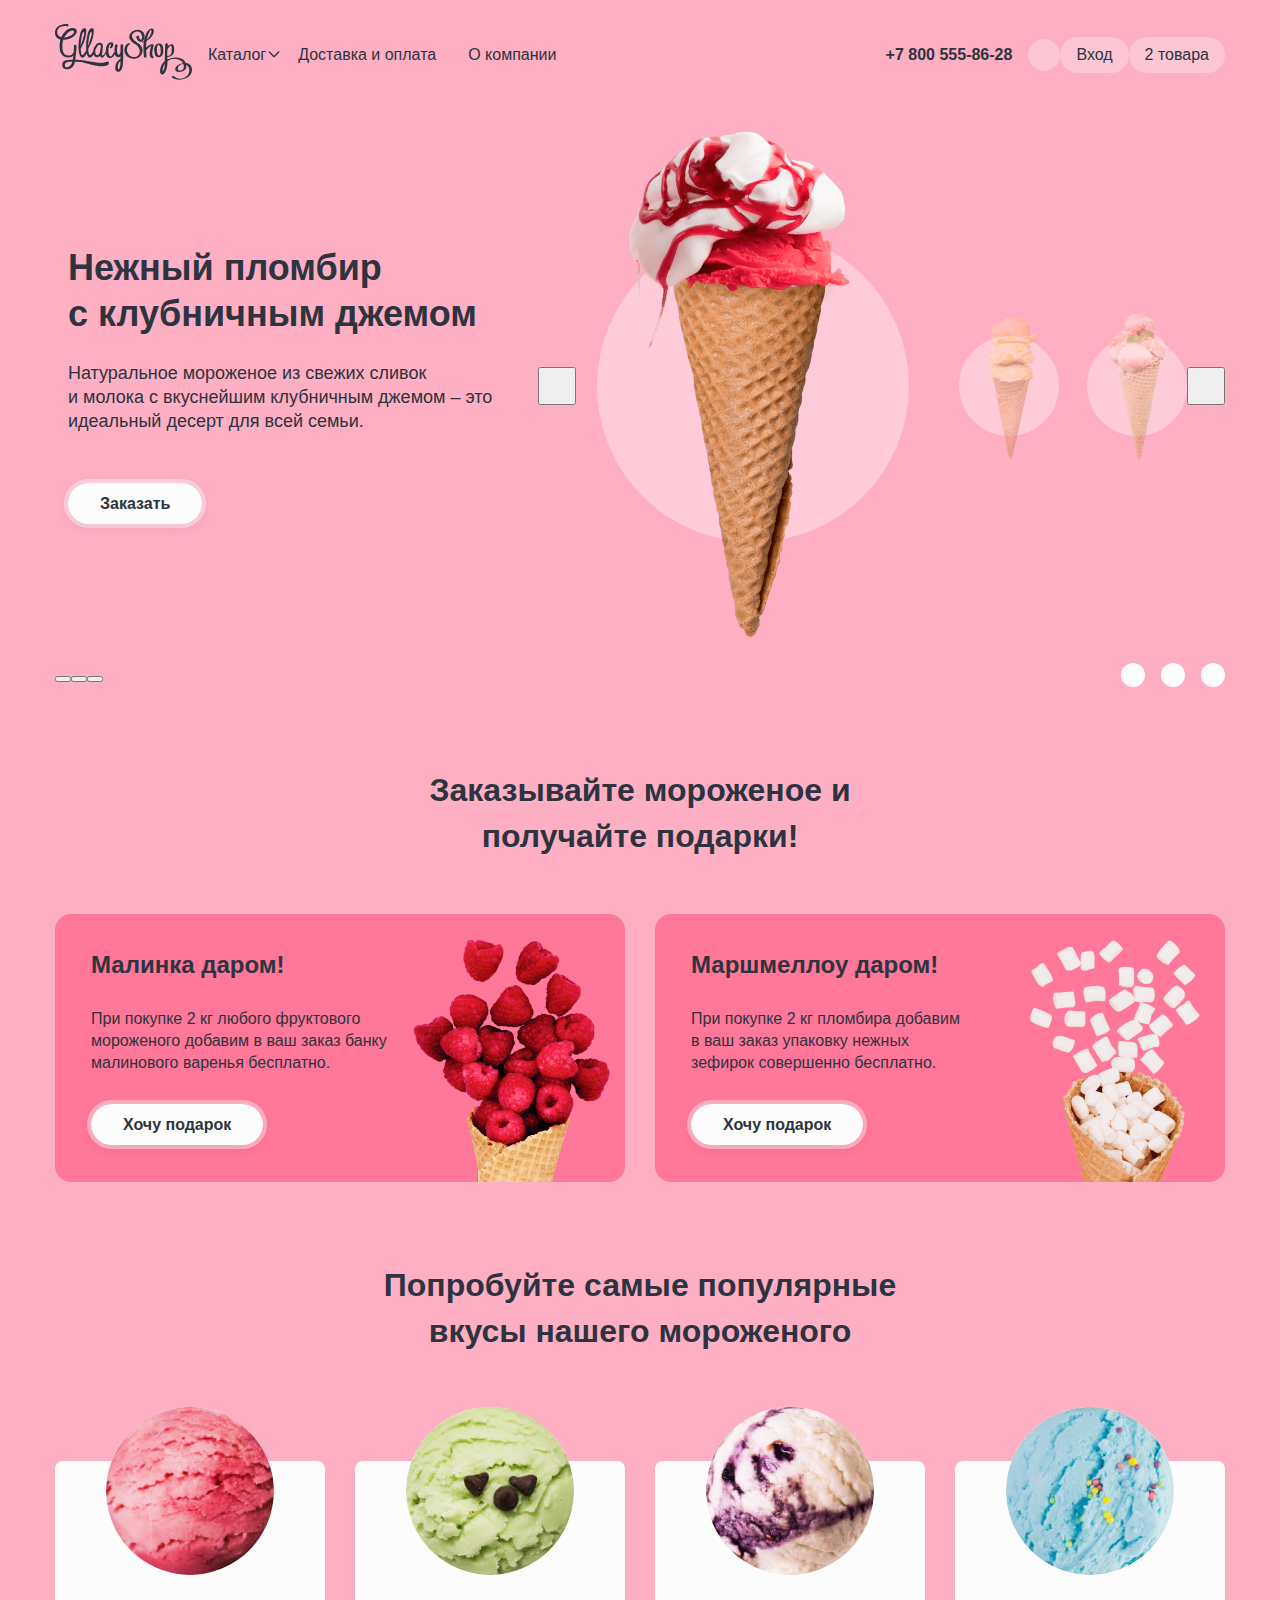
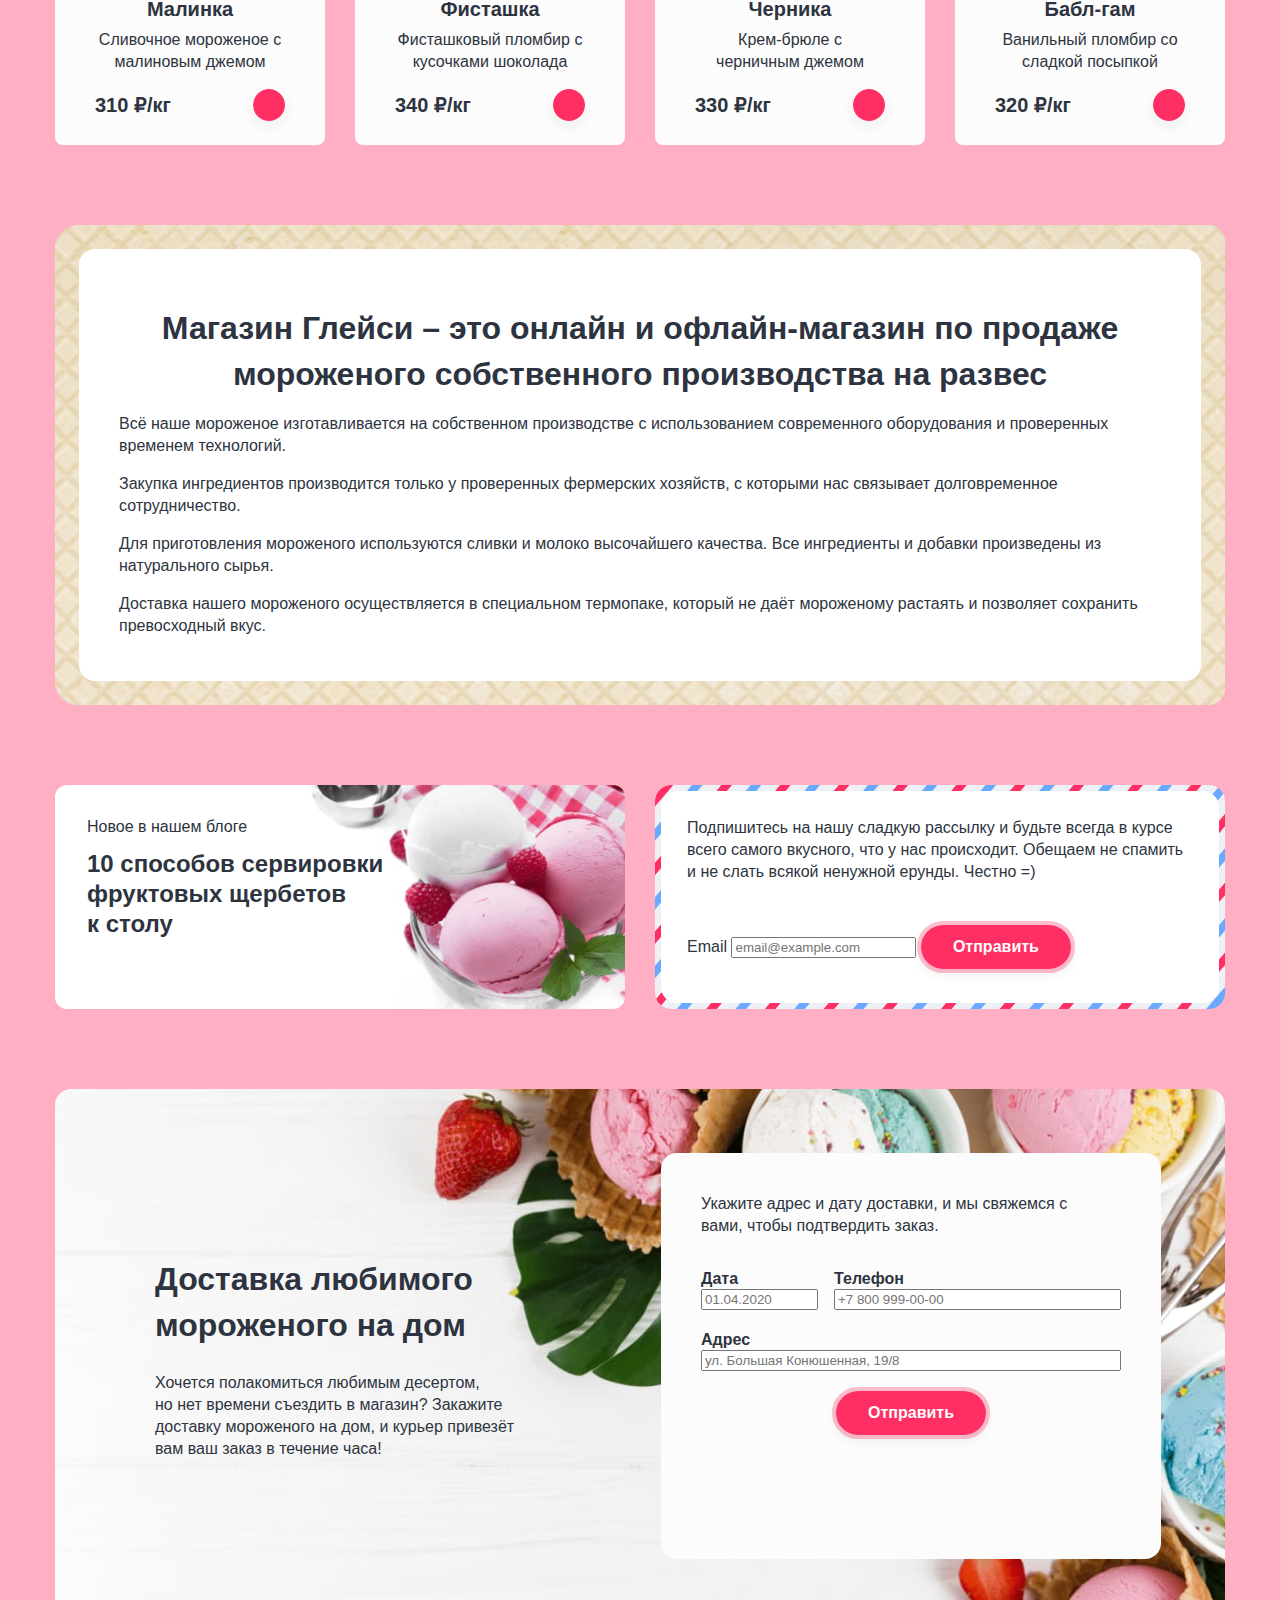
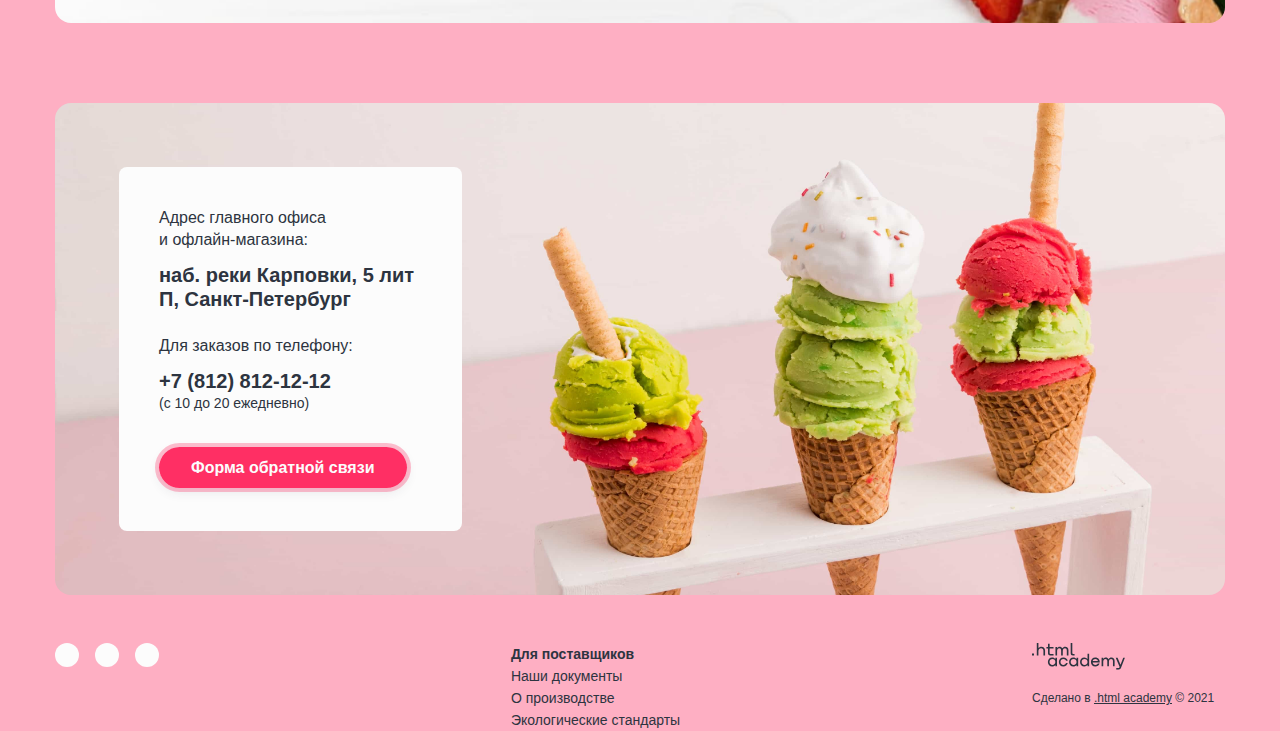
==== index.html @ d4264637 "Добавляет сетку карточек товаров" ====
<!DOCTYPE html>
<html lang="ru">

  <head>
    <meta charset="utf-8">
    <title>HTML Academy: Глейси</title>
    <link rel="stylesheet" href="styles/styles.css">
  </head>

  <body>
    <header class="page-header">
      <nav class="navigation">
        <a class="navigation-link logo">
          <span class="visually-hidden">Glassy shop</span>
          <img class="page-header-logo" src="images/logo.svg" width="137" height="56"
            alt="Логотип магазин мороженого «Glassy shop»">
        </a>
        <ul class="navigation-list">
          <li class="navigation-item">
            <a class="navigation-link navigation-catalog" href="catalog.html">Каталог</a>
            <ul class="navigation-catalog-select visually-hidden">
              <li class="catalog-select-item"><span class="novelties">Новинки</span></li>
              <li class="catalog-select-item">Сливочное</li>
              <li class="catalog-select-item">Щербеты</li>
              <li class="catalog-select-item">Фруктовый лед</li>
              <li class="catalog-select-item">Мелорин</li>
            </ul>
          </li>
          <li class="navigation-item">
            <a class="navigation-link" href="deliver.html">Доставка и оплата</a>
          </li>
          <li class="navigation-item">
            <a class="navigation-link" href="about.html">О компании</a>
          </li>
        </ul>

        <ul class="navigation-list navigation-user">
          <li class="navigation-item navigation-phone">
            <a class="navigation-link" href="tel:+78005558628">+7 800 555-86-28</a>
          </li>
          <li class="navigation-item">
            <a class="navigation-link" href=""><span class="visually-hidden">Поиск</span></a>
          </li>
          <li class="navigation-item">
            <a class="navigation-link" href="">Вход</a>
          </li>
          <li class="navigation-item">
            <a class="navigation-link" href="">2 товара</a>
          </li>
        </ul>
      </nav>
    </header>

    <main class="main-index main-container">
      <div class="page-container">
        <h1 class="visually-hidden">Магазин мороженого «Glassy shop»</h1>
        <section class="ice-cream-choice">
          <div class="choice-container">
            <h2 class="choice-title">Нежный пломбир <br>с клубничным джемом</h2>
            <p class="choice-description">Натуральное мороженое из свежих сливок <br>и молока с вкуснейшим клубничным
              джемом – это идеальный десерт для всей семьи. </p>
            <a class="button button-order" href="#">Заказать</a>
          </div>
          <button class="slider-button slider-prev" type="button">
            <span class="visually-hidden">Предыдущее мороженое</span>
          </button>
          <div class="choice-slider">
            <div class="bg-slider-current"><img class="choice-slider-current" src="images/ice-cream-strawberry.png"
                width="306" height="507" alt="Нежный пломбир с клубничным джемом"></div>
            <div class="bg-slider"><img class="choice-slider-next" src="images/ice-cream-banana-small.png" width="66"
                height="150" alt="Сливочное мороженое со вкусом банана"></div>
            <div class="bg-slider"><img class="choice-slider-next" src="images/ice-cream-marshmallow-small.png"
                width="66" height="150" alt="Карамельный пломбир с маршмеллоу"></div>
          </div>
          <button class="slider-button slider-next" type="button">
            <span class="visually-hidden">Следующее мороженое</span>
          </button>
          <footer class="choice">
            <ol class="choice-slider-pagination">
              <li class="slider-pagination-item">
                <button class="slider-pagination-button slider-pagination-button-current" type="button"><span
                    class="visually-hidden">1 фото</span></button>
              </li>
              <li class="slider-pagination-item">
                <button class="slider-pagination-button" type="button"><span class="visually-hidden">2
                    фото</span></button>
              </li>
              <li class="slider-pagination-item">
                <button class="slider-pagination-button" type="button"><span class="visually-hidden">3
                    фото</span></button>
              </li>
            </ol>
            <ul class="choice-social-list">
              <li class="choice-social-item">
                <a class="social-link" href="https://t.me/htmlacademy">
                  <span class="visually-hidden">Телеграм</span>
                </a>
              </li>
              <li class="choice-social-item">
                <a class="social-link" href="https://vk.com/htmlacademy">
                  <span class="visually-hidden">ВКонтакте</span>
                </a>
              </li>
              <li class="choice-social-item">
                <a class="social-link" href="https://www.youtube.com/user/htmlacademyru">
                  <span class="visually-hidden">YouTube</span>
                </a>
              </li>
            </ul>
          </footer>
        </section>
        <section class="presents">
          <h2>Заказывайте мороженое и получайте подарки!</h2>
          <div class="presents-container">
            <article class="present raspberry">
              <h3 class="present-title">Малинка даром!</h3>
              <p class="present-description">При покупке 2 кг любого фруктового мороженого добавим в ваш заказ банку
                малинового варенья бесплатно.</p>
              <a class="button button-present" href="#">Хочу подарок</a>
            </article>
            <article class="present marshmallow">
              <h3 class="present-title">Маршмеллоу даром!</h3>
              <p class="present-description">При покупке 2 кг пломбира добавим<br> в ваш заказ упаковку нежных<br>
                зефирок
                совершенно бесплатно.</p>
              <a class="button button-present" href="#">Хочу подарок</a>
            </article>
          </div>
        </section>
        <section class="popular-tastes">
          <h2>Попробуйте самые популярные вкусы нашего мороженого</h2>
          <ul class="product-list">
            <li class="tastes-item product-card">
              <a class="product-card-link" href="product.html">
                <img class="product-card-image" src="images/catalog/ice-cream/raspberry.jpg" width="168" height="168"
                  alt="Мороженое 'Малинка'">
              </a>
              <div class="product-card-content">
                <a class="product-card-link" href="">
                  <h3 class="product-card-title">Малинка</h3>
                </a>
                <p class="product-card-description">Сливочное мороженое с малиновым джемом</p>
                <div class="card-price-wrapper">
                  <b class="product-card-price">310 ₽/<span>кг</span></b>
                  <a class="product-card-button button" href="#"><span class="visually-hidden">Положить в
                      корзину</span></a>
                </div>
              </div>
            </li>
            <li class="product-card">
              <a class="product-card-link" href="product.html">
                <img class="product-card-image" src="images/catalog/ice-cream/pistachio.jpg" width="168" height="168"
                  alt="Мороженое 'Фисташка'">
              </a>
              <div class="product-card-content">
                <a class="product-card-link" href="">
                  <h3 class="product-card-title">Фисташка</h3>
                </a>
                <p class="product-card-description">Фисташковый пломбир с кусочками шоколада</p>
                <div class="card-price-wrapper">
                  <b class="product-card-price">340 ₽/<span>кг</span></b>
                  <a class="product-card-button button" href="#"><span class="visually-hidden">Положить в
                      корзину</span></a>
                </div>
              </div>
            </li>
            <li class="product-card">
              <a class="product-card-link" href="product.html">
                <img class="product-card-image" src="images/catalog/ice-cream/blueberry.jpg" width="168" height="168"
                  alt="Мороженое 'Черника'">
              </a>
              <div class="product-card-content">
                <a class="product-card-link" href="">
                  <h3 class="product-card-title">Черника</h3>
                </a>
                <p class="product-card-description">Крем-брюле с черничным джемом</p>
                <div class="card-price-wrapper">
                  <b class="product-card-price">330 ₽/<span>кг</span></b>
                  <a class="product-card-button button" href="#"><span class="visually-hidden">Положить в
                      корзину</span></a>
                </div>
              </div>
            </li>
            <li class="product-card">
              <a class="product-card-link" href="product.html">
                <img class="product-card-image" src="images/catalog/ice-cream/bubble-gum.jpg" width="168" height="168"
                  alt="Мороженое 'Бабл-гам'">
              </a>
              <div class="product-card-content">
                <a class="product-card-link" href="">
                  <h3 class="product-card-title">Бабл-гам</h3>
                </a>
                <p class="product-card-description">Ванильный пломбир со сладкой посыпкой</p>
                <div class="card-price-wrapper">
                  <b class="product-card-price">320 ₽/<span>кг</span></b>
                  <a class="product-card-button button" href="#"><span class="visually-hidden">Положить в
                      корзину</span></a>
                </div>
              </div>
            </li>
          </ul>
        </section>
        <section class="about">
          <div class="about-container">
            <h2 class="visually-hidden">О магазине Глейси</h2>
            <p class="about-title">Магазин Глейси – это онлайн и офлайн-магазин по продаже мороженого собственного
              производства на развес</p>
            <ul class="about-advantages-list">
              <li class="about-advantages-item">
                <p class="about-advantages-description">Всё наше мороженое изготавливается на собственном производстве с
                  использованием современного оборудования и проверенных временем технологий.</p>
              </li>
              <li class="about-advantages-item">
                <p class="about-advantages-description">Закупка ингредиентов производится только у проверенных
                  фермерских хозяйств, с которыми нас связывает долговременное сотрудничество.</p>
              </li>
              <li class="about-advantages-item">
                <p class="about-advantages-description">Для приготовления мороженого используются сливки и молоко
                  высочайшего качества. Все ингредиенты и добавки произведены из натурального сырья.</p>
              </li>
              <li class="about-advantages-item">
                <p class="about-advantages-description">Доставка нашего мороженого осуществляется в специальном
                  термопаке, который не даёт мороженому растаять и позволяет сохранить превосходный вкус.</p>
              </li>
            </ul>
          </div>
        </section>
        <div class="news-subscribe-container">
          <article class="news">
            <a class="main-news-link" href="#">
              <h2>Новое в нашем блоге</h2>
              <p>10 способов сервировки фруктовых щербетов<br> к столу</p>
            </a>
          </article>
          <section class="subscribe">
            <div class="subscribe-container">
              <h2 class="visually-hidden">Подпишитесь на рассылку</h2>
              <p>Подпишитесь на нашу сладкую рассылку и будьте всегда в курсе всего самого вкусного, что у нас
                происходит.
                Обещаем не спамить и не слать всякой ненужной ерунды. Честно =)</p>
              <form class="subscribe-form" action="https://echo.htmlacademy.ru/" method="post">
                <label for="subscribe-email">Email</label>
                <input class="field" placeholder="email@example.com" type="email" name="subscribe-email"
                  id="subscribe-email" required>
                <button class="button subscribe-button" type="submit">Отправить</button>
              </form>
            </div>
          </section>
        </div>
        <section class="appointment">
          <div class="appointment-container">
            <div class="appointment-wrapper">
              <h2 class="appointment-title">Доставка любимого мороженого на дом</h2>
              <p class="appointment-description">Хочется полакомиться любимым десертом,<br> но нет времени съездить в
                магазин?
                Закажите доставку мороженого на дом, и курьер привезёт вам ваш заказ в течение часа!</p>
            </div>
            <div class="appointment-container-form">
              <p class="appointment-form-description">Укажите адрес и дату доставки, и мы свяжемся с вами, чтобы подтвердить заказ.</p>
              <form class="appointment-form" action="https://echo.htmlacademy.ru/" method="post">
                <p class="appointment-form-date field-group">
                  <label class="form-label" for="appointment-date">Дата<button class="info">
                      <span class="visually-hidden">Посмотреть дополнительную информацию</span></button></label>
                  <input type="text" id="appointment-date" name="appointment-date" placeholder="01.04.2020">
                </p>
                <p class="appointment-form-phone field-group">
                  <label class="form-label" for="appointment-phone">Телефон</label>
                  <input type="text" id="appointment-phone" name="appointment-phone" placeholder="+7 800 999-00-00">
                </p>
                <p class="appointment-form-adress field-group">
                  <label class="form-label" for="appointment-adress">Адрес<button class="info">
                      <span class="visually-hidden">Посмотреть дополнительную информацию</span></button></label>
                  <input type="text" id="appointment-adress" name="appointment-adress"
                    placeholder="ул. Большая Конюшенная, 19/8">
                </p>
                <button class="button appointment-button" type="submit">Отправить</button>
              </form>
            </div>
          </div>
        </section>
        <section class="contacts">
          <div class="contacts-container">
            <h2 class="contacts-title visually-hidden">Контакты</h2>
            <h3 class="contacts-subtitle">Адрес главного офиса и офлайн-магазина:</h3>
            <address class="contacts-address">
              <p class="contacts-address-text">наб. реки Карповки, 5 лит П, Санкт-Петербург</p>
            </address>
            <h3 class="contacts-subtitle contacts-subtitle-phone">Для заказов по телефону:</h3>
            <address class="contacts-phone">
              <a class="contacts-phone" href="tel:+78128121212">+7 (812) 812-12-12</a>
            </address>
            <p class="contacts-time">(с 10 до 20 ежедневно)</p>
            <a class="button button-feedback" href="#">Форма обратной связи</a>
          </div>
        </section>
      </div>
    </main>

    <footer>
      <div class="page-footer-container">
        <section class="footer-social">
          <h2 class="visually-hidden">Социальные сети</h2>
          <ul class="choice-social-list footer-social-list">
            <li class="choice-social-item">
              <a class="social-link" href="https://t.me/htmlacademy">
                <span class="visually-hidden">Телеграм</span>
              </a>
            </li>
            <li class="choice-social-item">
              <a class="social-link" href="https://vk.com/htmlacademy">
                <span class="visually-hidden">ВКонтакте</span>
              </a>
            </li>
            <li class="choice-social-item">
              <a class="social-link" href="https://www.youtube.com/user/htmlacademyru">
                <span class="visually-hidden">YouTube</span>
              </a>
            </li>
          </ul>
        </section>
        <section class="footer-navigation">
          <ul class="footer-navigation-list">
            <li class="footer-navigation-item favorite"><a href="#">Для поставщиков</a></li>
            <li class="footer-navigation-item"><a href="#">Наши документы</a></li>
            <li class="footer-navigation-item"><a href="#">О производстве</a></li>
            <li class="footer-navigation-item"><a href="#">Экологические стандарты</a></li>
          </ul>
        </section>
        <section class="footer-about">
          <a class="htmlacademy-link" href="https://htmlacademy.ru/"><img class="logo-html"
              src="images/logo_htmlacademy.svg" width="93" height="27" alt="Логотип HTML Academy"></a>
          <p class="about-text">Сделано в <a class="htmlacademy-link" href="https://htmlacademy.ru/">.html academy</a>
            &#169; 2021</p>
        </section>
      </div>
    </footer>
  </body>

</html>
---- styles/styles.css ----
@font-face {
    font-family: "Inter";
    font-style: normal;
    font-weight: 400;
    src: url(../fonts/inter-400.woff2) format("woff2");
    font-display: swap;
}

@font-face {
    font-family: "Inter";
    font-style: normal;
    font-weight: 700;
    src: url(../fonts/inter-700.woff2) format("woff2");
    font-display: swap;
}

@font-face {
    font-family: "Inter";
    font-style: normal;
    font-weight: 900;
    src: url(../fonts/inter-900.woff2) format("woff2");
    font-display: swap;
}

html {
    height: 100%;
}

body {
    margin: 0;
    display: flex;
    flex-direction: column;
    min-height: 100%;
    font-family: "Inter", sans-serif;
    font-size: 16px;
    line-height: 22px;
    color: #2D3440;
    background-color: #FEAFC3;
}

.visually-hidden {
    position: absolute;
    width: 1px;
    height: 1px;
    margin: -1px;
    padding: 0;
    border: 0;
    clip: rect(0 0 0 0);
    overflow: hidden;
 }

.button {
    font-family: inherit;
    font-size: 16px;
    font-weight: 700;
    line-height: 20px;
    text-align: center;
    padding: 12px 32px;
    text-decoration: none;
    color: #2D3440;
    background-color: #FCFCFC;
    outline: 4px solid rgba(252, 252, 252, 0.4);
    box-shadow: 0 4px 12px rgba(45, 52, 64, 0.1);
    border-radius: 26px;
    border: none;
}

.button[type="submit"],
.button-feedback {
    background-color: #FF2F64;
    color: #FCFCFC;
    outline: 4px solid rgba(255, 47, 100, 0.3);
}

/* header */
.navigation {
    display: flex;
    width: 1170px;
    margin: 0 auto;
    padding: 24px 0;
}

.navigation-list {
    display: flex;
    flex-wrap: wrap;
    align-items: center;
    width: 540px;
    margin: 0;
    padding: 0;
    list-style-type: none;
}

.navigation-user {
    max-width: 450px;
    margin-left: auto;
    justify-content: right;
}

.navigation-link {
    display: block;
    padding: 8px 16px;
    line-height: 20px;
    text-align: center;
    text-decoration: none;
    color: #2D3440;
}

.logo {
    padding: 0;
}

.navigation-catalog:after {
    content: " ";
    background-image: url(../images/navigation/arrow-down.svg);
    background-repeat: no-repeat;
    position: absolute;
    background-position: center;
    width: 16px;
    height: 16px;
}

.navigation-phone {
    font-weight: 700;
}

.navigation-user li:not(.navigation-phone) {
    background-color: rgba(252, 252, 252, 0.3);
    border-radius: 27px;
    min-width: 32px;
    min-height: 32px;
}

/* index */
.main-container {
    flex-grow: 1;
}

.page-container {
    width: 1170px;
    margin: 0 auto;
}

.ice-cream-choice {
    display: flex;
    flex-wrap: wrap;
    min-height: 554px;
    margin-bottom: 80px;
}

.slider-prev, .slider-next {
    width: 38px;
    height: 38px;
    margin-top: 258px;
}

.choice-container {
    margin-left: auto;
}

.choice-slider {
    display: flex;
    min-width: 611px;
    min-height: 554px;
    justify-content: space-between;
    align-items: center;
}

.choice-slider-next, .choice-slider-current {
    display: block;
    margin: auto;
}

.choice-slider-current {
    margin-top: -100px;
}

.choice-slider-next {
    margin-top: -25px;
}

.choice {
    display: flex;
    flex-wrap: wrap;
    flex-grow: 1;
    justify-content: space-between;
}

.choice-slider-pagination, .choice-social-list {
    display: flex;
    list-style-type: none;
    margin: 0;
    padding: 0;
}

.choice-social-item {
    width: 24px;
    height: 24px;
    margin-right: 16px;
    background: #FCFCFC;
    border-radius: 50%;
}

.choice-social-item:last-child {
    margin-right: 0;
}

.choice-title {
    font-weight: 900;
    font-size: 36px;
    line-height: 46px;
    width: 470px;
    min-height: 92px;
    margin-top: 136px;
    margin-bottom: 24px;
}

.choice-description {
    font-size: 18px;
    line-height: 24px;
    width: 429px;
    min-height: 72px;
    margin-top: 0;
    margin-bottom: 60px;
}

.bg-slider-current,
.bg-slider {
    background-color: #FFCBD8;
    border-radius: 50%;

}

.bg-slider-current {
    margin: 21px;
    width: 312px;
    height: 312px;
}

.bg-slider {
    width: 100px;
    height: 100px;
}

/* presents */
.presents {
    margin-bottom: 80px;
}

.presents h2,
.popular-tastes h2 {
    font-weight: 900;
    font-size: 32px;
    line-height: 46px;
    text-align: center;
    min-height: 92px;
    margin: 0 auto;
    margin-bottom: 55px;
}

.presents h2 {
    width: 434px;
}

.presents-container {
    display: flex;
    flex-wrap: wrap;
    justify-content: space-between;
}

.popular-tastes h2 {
    width: 527px;
}

.present {
    width: 570px;
    height: 268px;
    background-color: #FF7799;
    border-radius: 16px;
    background-size: 219px 268px;
    background-repeat: no-repeat;
    background-position: right;
    padding: 36px;
    box-sizing: border-box;
}

.raspberry {
    background-image: url(../images/backgroungs/strawberry-bg.png);
}

.marshmallow {
    background-image: url(../images/backgroungs/marshmallow-bg.png);
}

.present-title {
    font-weight: 700;
    font-size: 24px;
    line-height: 30px;
    margin-top: 0;
    margin-bottom: 28px;
}

.button-present {
    box-sizing: border-box;
}

.present-description {
    width: 328px;
    min-height: 66px;
    margin-top: 0;
    margin-bottom: 40px;
}

/* product-cards */
.popular-tastes h2 {
    margin-bottom: 107px;
}

.popular-tastes {
    margin-bottom: 80px;
}

.product-list {
    list-style-type: none;
    margin: 0;
    padding: 0;
    margin-bottom: 16px;
    display: grid;
    grid-template-columns: repeat(4, 270px);
    gap: 91px 30px;
    margin-bottom: 16px;
}

.product-card {
    background: #FCFCFC;
    border-radius: 8px;
    display: flex;
    flex-direction: column;
    align-items: center;
}

.product-card-content {
    padding: 16px 40px 24px 40px;
    display: flex;
    flex-direction: column;
    flex-grow: 1;
}

.card-price-wrapper {
    display: flex;
    justify-content: space-between;
    margin-top: auto;
    align-items: center;
}

.product-card-link {
    text-decoration: none;
    color: inherit;
}

.product-card-title {
    font-weight: 700;
    font-size: 20px;
    line-height: 24px;
    margin-top: 0;
    margin-bottom: 8px;
}

.product-card-description,
.product-card-title {
    text-align: center;
}

.product-card-description {
    width: 190px;
    min-height: 44px;
    margin-top: 0;
    margin-bottom: 16px;
}

.product-card-price {
    font-weight: 700;
    font-size: 20px;
    line-height: 24px;
}

.product-card-image {
    border-radius: 84px;
    margin-top: -54px;
    object-fit: contain;
}

.product-card-button {
    background: #FF2F64;
    border-radius: 26px;
    min-width: 32px;
    min-height: 32px;
    box-sizing: border-box;
    padding: 0;
}

/* about */
.about {
    background-image: url(../images/about/wafer.png);
    border-radius: 16px;
    background-size: cover;
    width: 1170px;
    height: 480px;
    background-repeat: no-repeat;
    margin: 0 auto;
    padding-top: 24px;
    box-sizing: border-box;
    margin-bottom: 80px;
}

.about-container {
    background-color: #FFFFFF;
    border-radius: 16px;
    width: 1122px;
    height: 432px;
    margin: 0 auto;
    padding: 56px 40px;
    box-sizing: border-box;
}

.about-title {
    font-weight: 900;
    font-size: 32px;
    line-height: 46px;
    text-align: center;
    margin: 0 auto;
}

.about-advantages-list {
    list-style-type: none;
    margin: 0;
    padding: 0;
}

/* news */
.news-subscribe-container {
    display: flex;
    justify-content: space-between;
}

.news {
    background-image: url(../images/backgroungs/about-serving.jpg);
    background-position: -10px center;
    background-color: #FCFCFC;
    background-size: 115%;
    background-repeat: no-repeat;
    width: 570px;
    height: 224px;
    border-radius: 12px;
    padding: 32px;
    box-sizing: border-box;
}

.main-news-link {
    text-decoration: none;
    color: #2D3440;
}

.main-news-link h2 {
    font-weight: 400;
    font-size: 16px;
    line-height: 20px;
    margin: 0;
    margin-bottom: 12px;
}

.main-news-link p {
    font-weight: 700;
    font-size: 24px;
    line-height: 30px;
    max-width: 303px;
    margin: 0;

}

/* subscribe */
.subscribe {
    background-image: url(../images/backgroungs/mail.png);
    background-size: cover;
    width: 570px;
    height: 224px;
    background-repeat: no-repeat;
    border-radius: 16px;
    padding-top: 6px;
    box-sizing: border-box;
    margin-bottom: 80px;
}

.subscribe-container {
    background-color: #FFFFFF;
    width: 558px;
    height: 212px;
    border-radius: 16px;
    margin: 0 auto;
    padding: 26px;
    box-sizing: border-box;
}

.subscribe-container p {
    margin: 0;
    margin-bottom: 42px;
}

/* appointment */
.appointment {
    background-image: url(../images/backgroungs/delivery.jpg);
    background-position: -55px center;
    background-color: #FFFFFF;
    background-size: 105%;
    background-repeat: no-repeat;
    border-radius: 16px;
    width: 1170px;
    height: 534px;
    transform: scale(-1, 1);
    margin-bottom: 80px;
}

.appointment-container {
    transform: scale(-1, 1);
    display: flex;
    justify-content: space-between;
    box-sizing: border-box;
    padding: 64px;
    padding-left: 100px;

}

.appointment-title {
    font-weight: 900;
    font-size: 32px;
    line-height: 46px;
    width: 356px;
    min-height: 92px;
    margin-top: 103px;
    margin-bottom: 24px;
}

.appointment-description {
    width: 371px;
    min-height: 88px;
    margin: 0;
}

.appointment-container-form {
    background-color: #FCFCFC;
    width: 500px;
    min-height: 406px;
    border-radius: 16px;
    padding: 40px;
    box-sizing: border-box;
}

.appointment-form-description {
    margin: 0 40px 32px 0;
}

.appointment-form {
    display: grid;
    grid-template-columns: 117px 287px;
    gap: 20px 16px;
}

.appointment-form-adress {
    grid-column: 1 / -1;
}

.appointment-form  .info {/*Иконки-подсказки мы позже вырвем из потока*/
    display: none;
  }

.field-group {
    margin: 0;
    display: flex;
    flex-direction: column;
}

.form-label {
    font-weight: 700;
    line-height: 20px;
}

.appointment-button {
    display: block;
    margin: 0 auto;
    grid-column: 1 / -1;
    justify-self: center;
}

/* contacts */
.contacts {
    background-image: url(../images/backgroungs/contacts.jpg);
    background-color: #FFFFFF;
    background-size: cover;
    background-repeat: no-repeat;
    border-radius: 16px;
    width: 1170px;
    height: 492px;
    background-position: center -80px;
    box-sizing: border-box;
    padding: 64px;
}

.contacts-container {
    background-color: #FCFCFC;
    width: 343px;
    min-height: 364px;
    border-radius: 8px;
    padding: 40px;
    box-sizing: border-box;
}

.contacts-subtitle {
    font-weight: 400;
    font-size: 16px;
    line-height: 22px;
    margin: 0 84px 12px 0;
}

.contacts-subtitle-phone {
    margin-right: 0;
}

.contacts-address-text {
    margin: 0;
    margin-bottom: 24px;
}

.contacts-address-text,
.contacts-phone {
    font-style: normal;
    font-weight: 700;
    font-size: 20px;
    line-height: 24px;
    color: inherit;
    text-decoration: none;
}

.contacts-time {
    font-weight: 400;
    font-size: 14px;
    line-height: 20px;
    margin: 0;
    margin-bottom: 44px;
}

/* footer */
.page-footer-container {
    display: flex;
    width: 1170px;
    margin: 0 auto;
    padding-top: 48px;
}

.footer-social {
    margin-right: auto;
}

.footer-about {
    width: 193px;
    margin-left: auto;
}

.footer-navigation-list {
    list-style-type: none;
    margin: 0;
    padding: 0;
}

.footer-navigation-item a {
    color: inherit;
    font-weight: 400;
    font-size: 14px;
    line-height: 20px;
    text-decoration: none;
}

.favorite a {
    font-weight: 700;
}

.about-text {
    font-size: 12px;
    line-height: 16px;
    margin: 0;
}

.htmlacademy-link {
    color: inherit;
}

.logo-html {
    margin-bottom: 14px;
}

/* catalog */
.inner-header-title {
    font-weight: 900;
    font-size: 32px;
    line-height: 46px;
    margin-top: 0;
    margin-bottom: 40px;
}

.breadcrumbs {
    display: flex;
    margin: 0;
    padding: 0;
    list-style-type: none;
    margin-bottom: 16px;
}

.breadcrumbs-link {
    color: #2D3440;
    font-weight: 700;
    font-size: 14px;
    line-height: 20px;
    text-decoration: none;
    margin-right: 28px;
}

.breadcrumbs-current {
    text-decoration: underline;
}

.catalog-products {
    font-size: 14px;
    line-height: 20px;
    display: flex;
    margin-bottom: 95px;
}

.catalog-filter {
    display: flex;
    flex-direction: row;
    min-width: 827px;
    flex-wrap: wrap;
    margin-bottom: 0;
    min-width: 148px;
    justify-content: flex-start;
}

.catalog-filter > *:not(:last-child):not(:nth-child(3n)) {
    margin-right: 24px;
}

.catalog-filter > *:not(:last-child):not(:nth-child(4n))  {
    margin-bottom: 16px;
}

.catalog-filter-item {
    display: inline;
}

.catalog-filter-title {
    font-size: 14px;
    line-height: 20px;
    font-weight: 400;
}

.select-control {
    background: rgba(252, 252, 252, 0.3);
    border-radius: 20px;
    padding: 8px 44px 8px 16px;
}

.catalog-filter-list {
    background: rgba(252, 252, 252, 0.3);
    border-radius: 18px;
    padding: 8px 24px;
}

.catalog-filter-item:not(:last-child) {
    margin-right: 16px;
}

.button-catalog[type="submit"] {
    background: rgba(252, 252, 252, 0.3);
    outline: 2px solid #FCFCFC;
    border-radius: 20px;
    color: #2D3440;
    font-weight: 700;
    font-size: 14px;
    line-height: 20px;
    display: block;
    align-self: center;
    width: 185px;
}
.pagination-footer {
    display: flex;
    padding: 41px 0 41px 168px;
    align-items: center;
}

.pagination-show-more {
    margin: 0 auto;
}

.pagination {
    list-style-type: none;
    display: flex;
    margin: 0;
    padding: 0;
}

.pagination-link {
    line-height: 20px;
    color: #2D3440;
    text-decoration: none;
    display: block;
    width: 24px;
    height: 24px;
    text-align: center;
}

.pagination-current {
    background: #FCFCFC;
    border-radius: 50px;
}
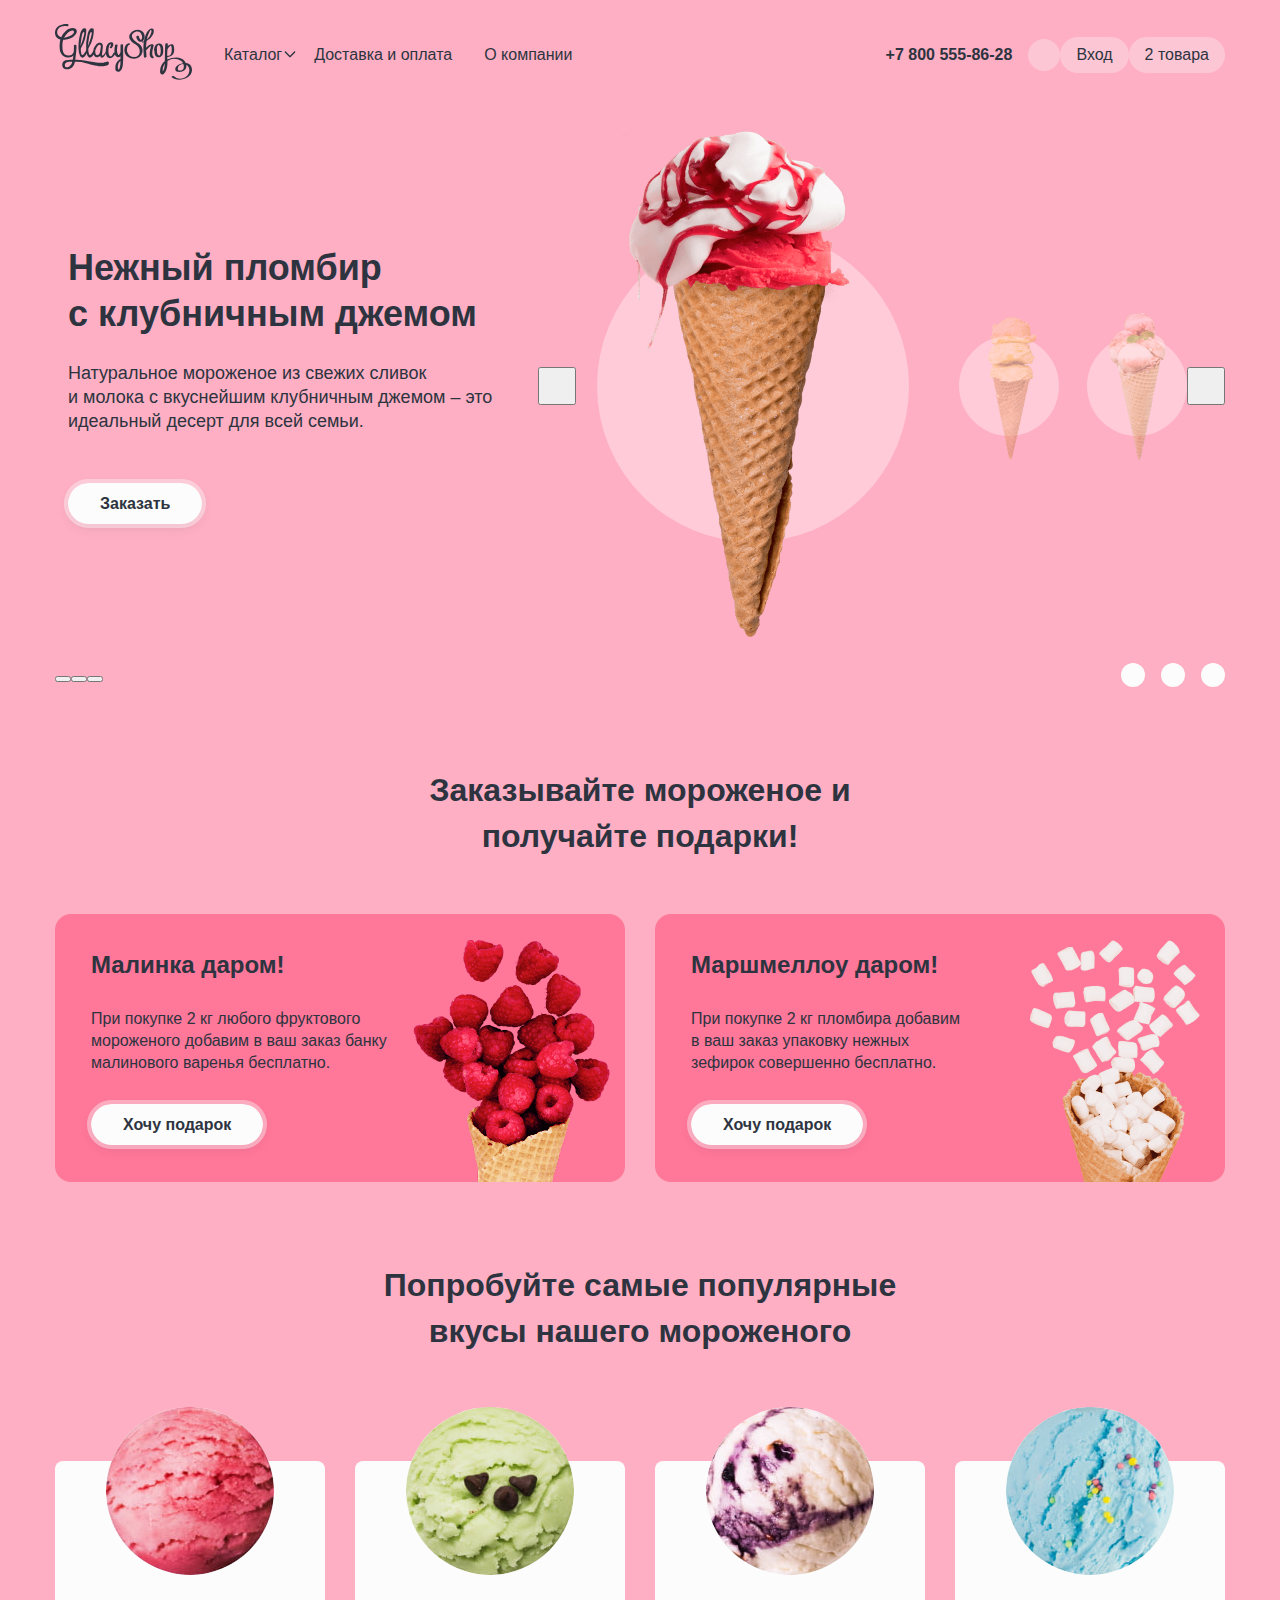
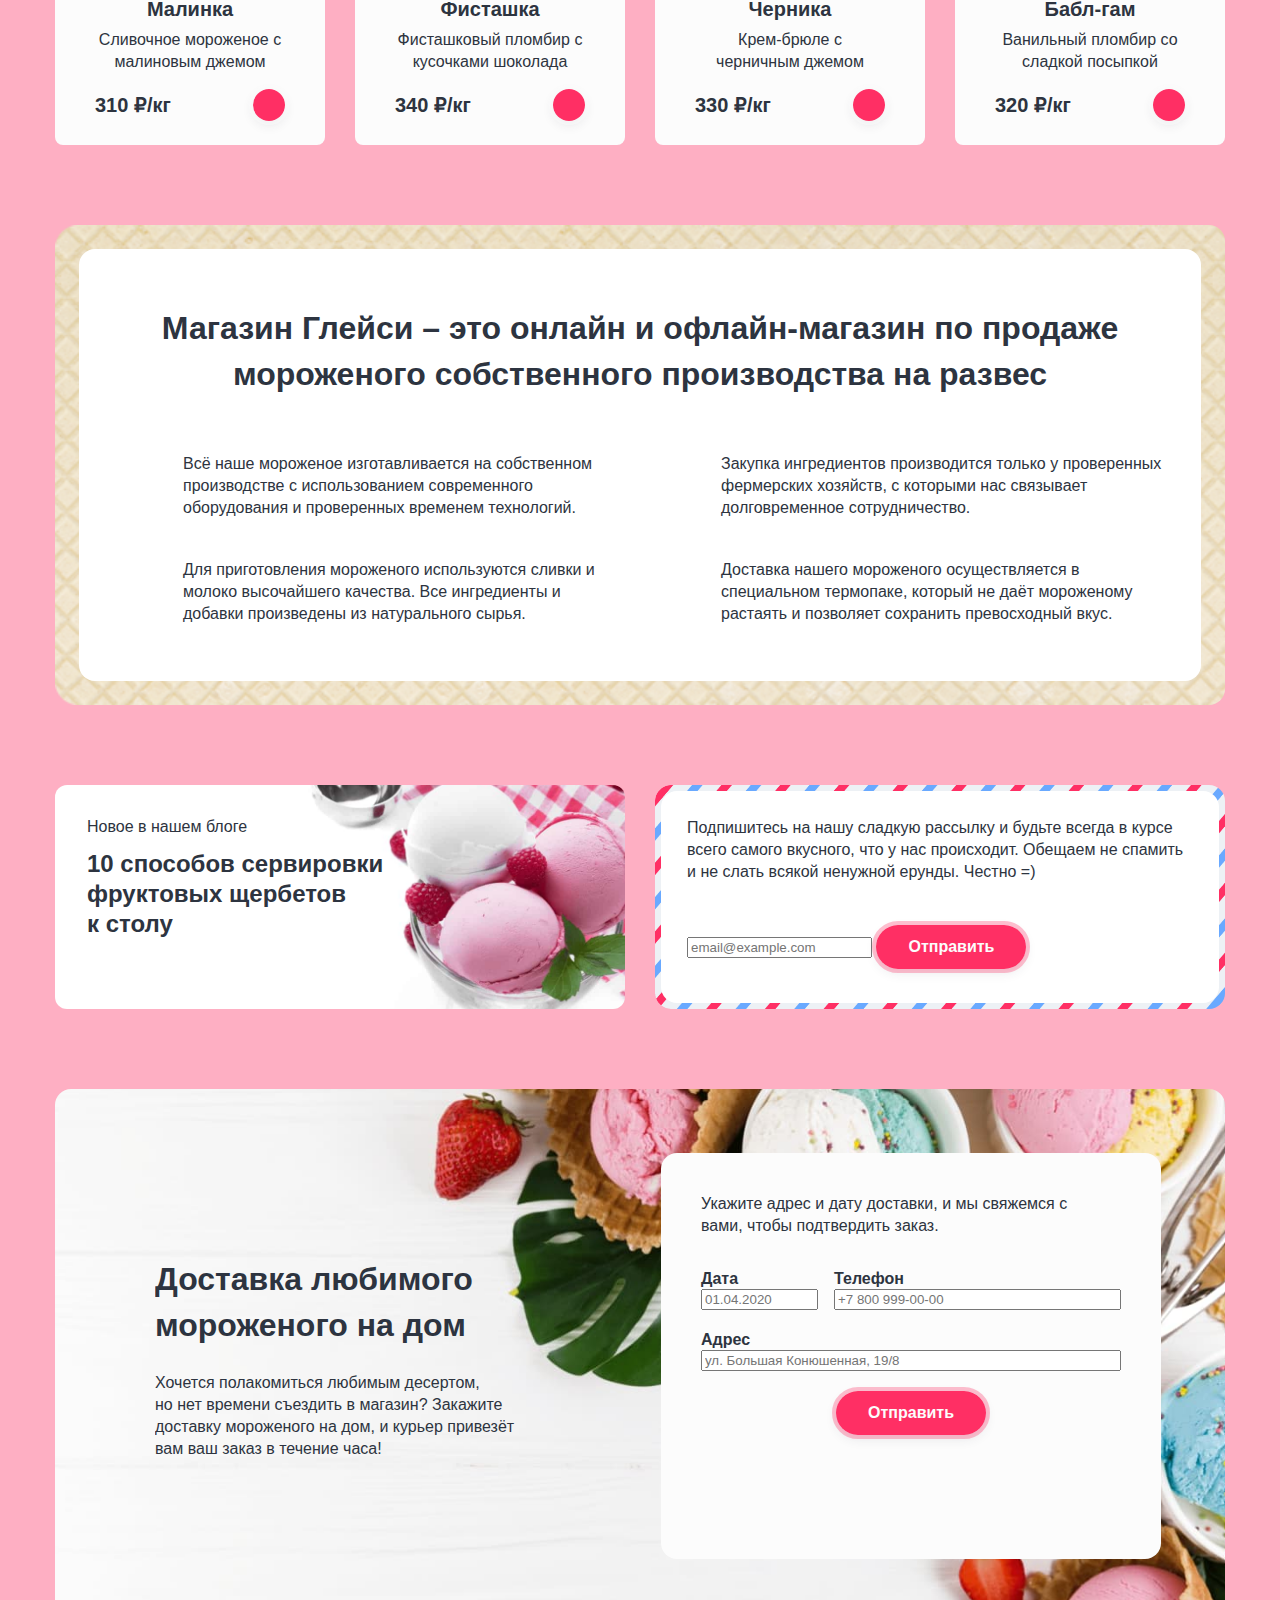
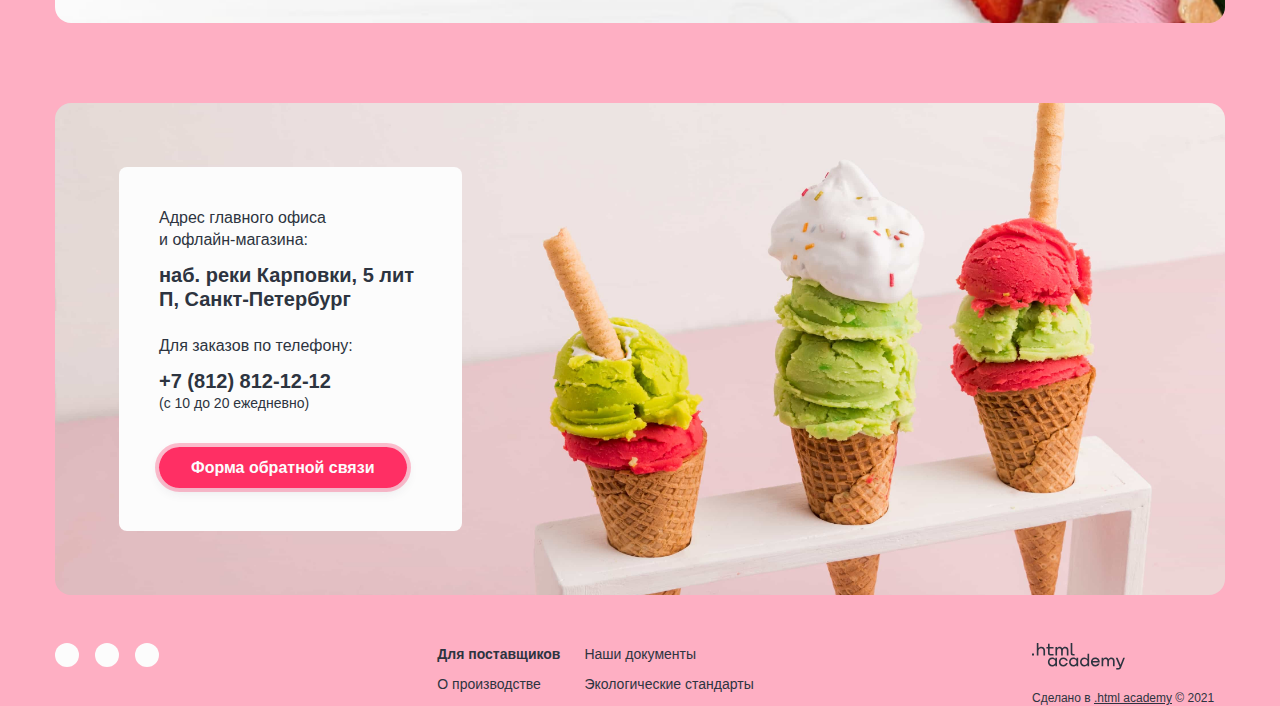
==== commit 13a5f749: "Merge pull request #7 from Sigrdriva/master" ====
--- a/index.html
+++ b/index.html
@@ -239,7 +239,7 @@
                 происходит.
                 Обещаем не спамить и не слать всякой ненужной ерунды. Честно =)</p>
               <form class="subscribe-form" action="https://echo.htmlacademy.ru/" method="post">
-                <label for="subscribe-email">Email</label>
+                <label class="visually-hidden" for="subscribe-email">Email</label>
                 <input class="field" placeholder="email@example.com" type="email" name="subscribe-email"
                   id="subscribe-email" required>
                 <button class="button subscribe-button" type="submit">Отправить</button>
--- a/styles/styles.css
+++ b/styles/styles.css
@@ -107,6 +107,7 @@
 
 .logo {
     padding: 0;
+    margin-right: 16px;
 }
 
 .navigation-catalog:after {
@@ -428,12 +429,24 @@
     line-height: 46px;
     text-align: center;
     margin: 0 auto;
+    margin-bottom: 56px;
 }
 
 .about-advantages-list {
     list-style-type: none;
     margin: 0;
     padding: 0;
+    display: grid;
+    grid-template-columns: 506px 506px;
+    gap: 40px 32px;
+}
+
+.about-advantages-item {
+    margin-left: 64px;
+}
+
+.about-advantages-description {
+    margin: 0;
 }
 
 /* news */
@@ -668,6 +681,9 @@
     list-style-type: none;
     margin: 0;
     padding: 0;
+    display: grid;
+    grid-template-columns: max-content max-content;
+    gap: 8px 24px;
 }
 
 .footer-navigation-item a {
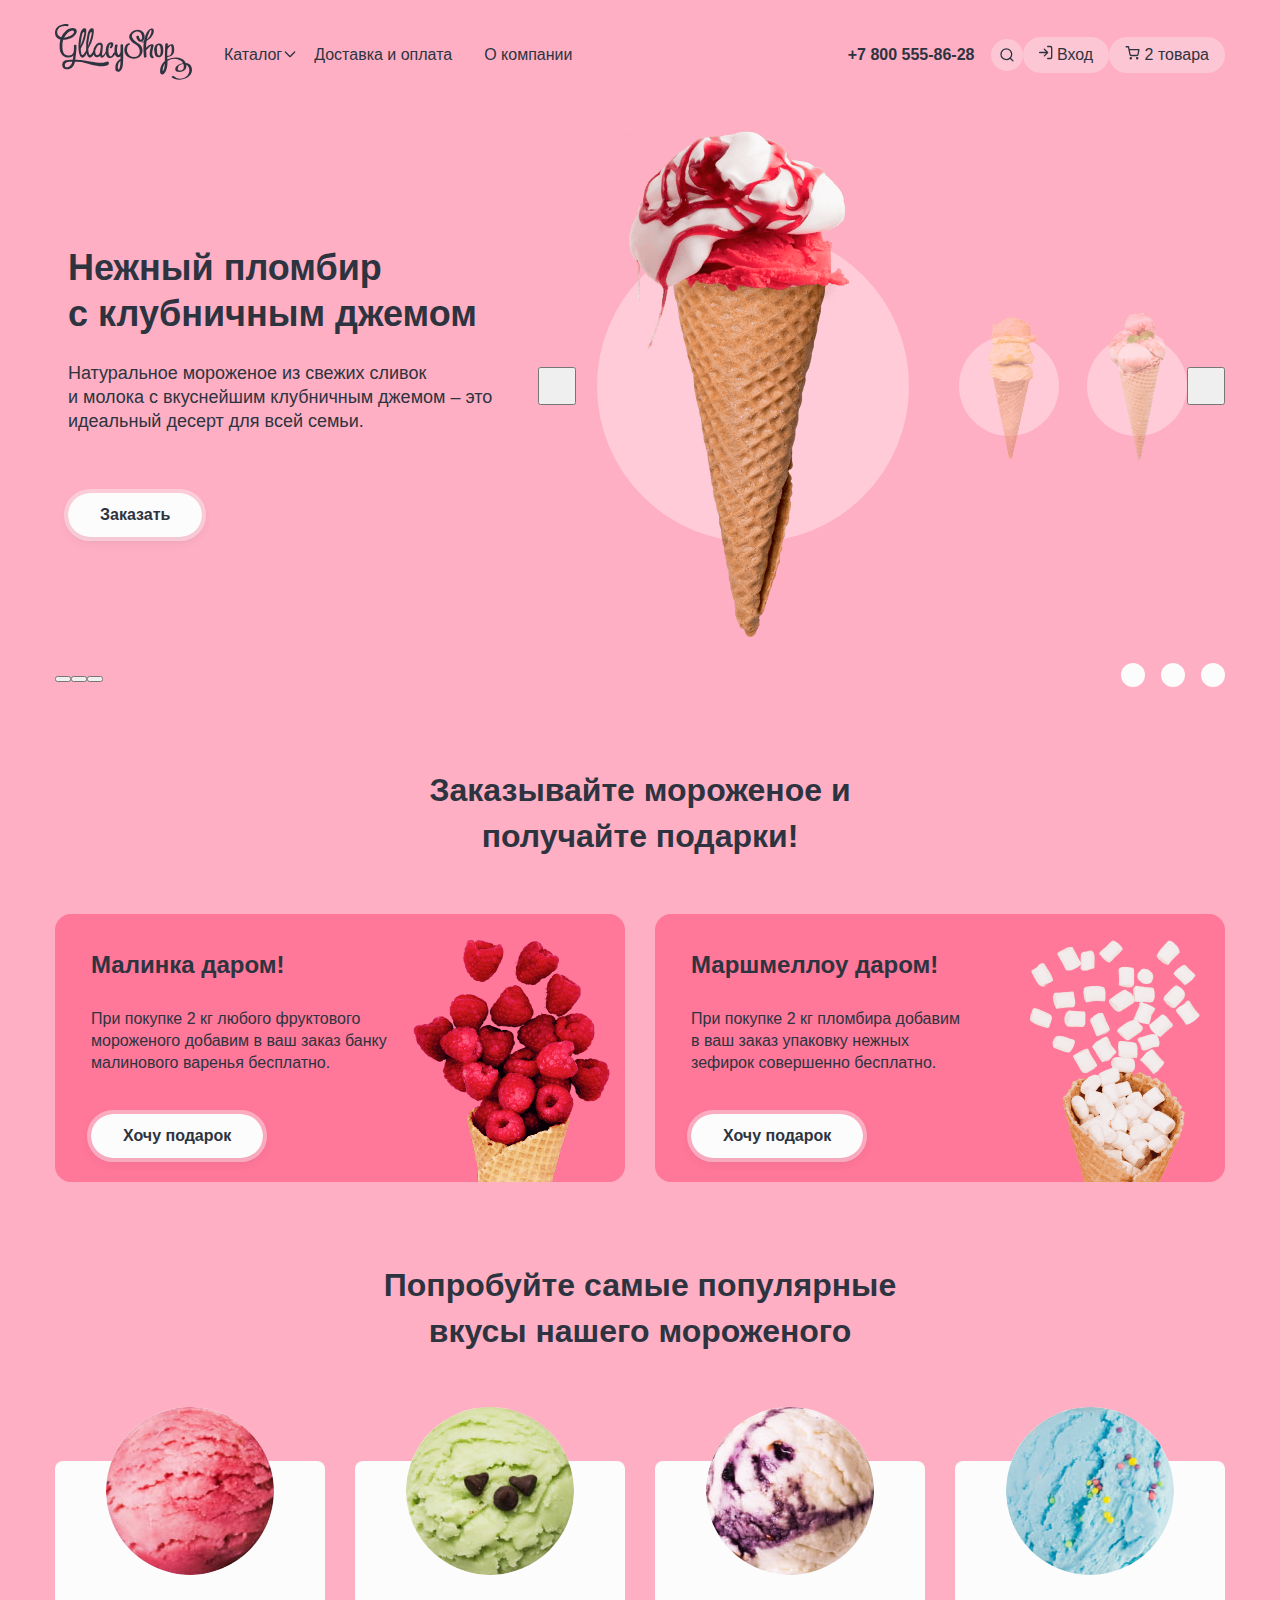
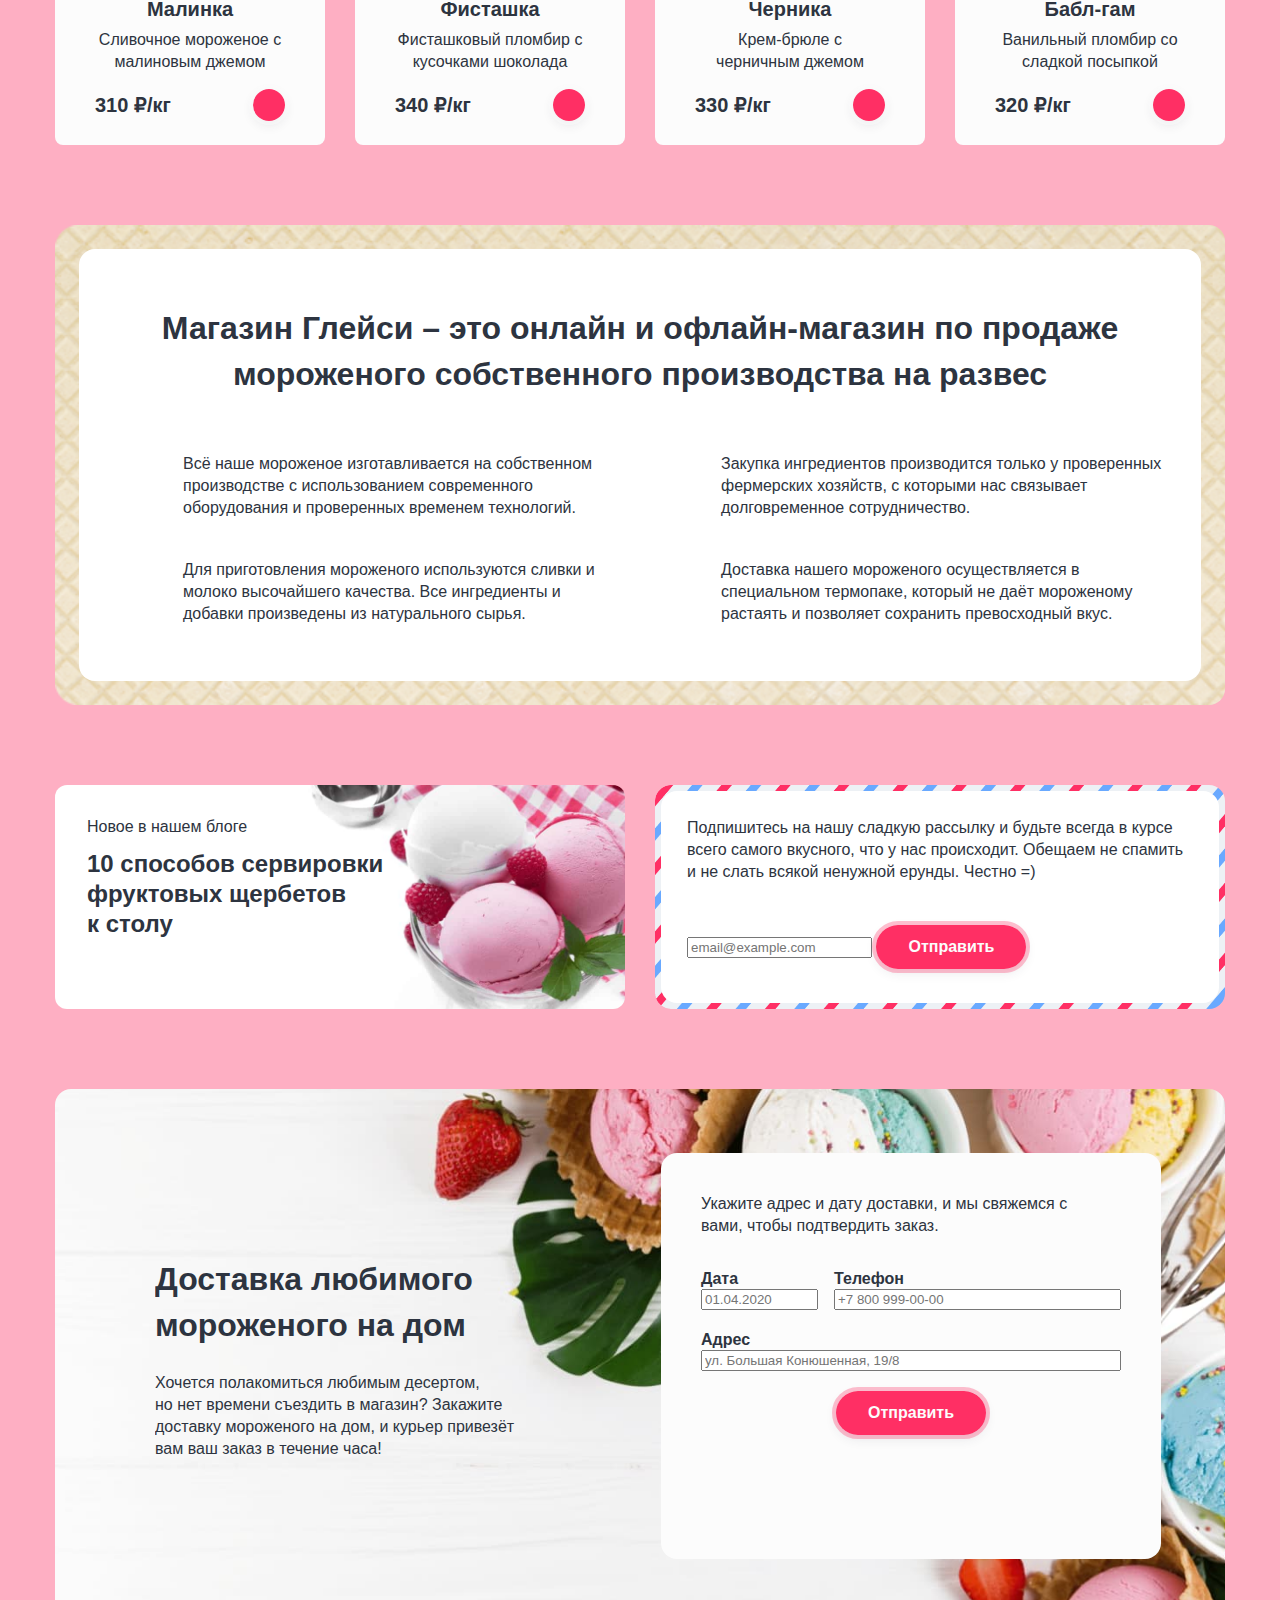
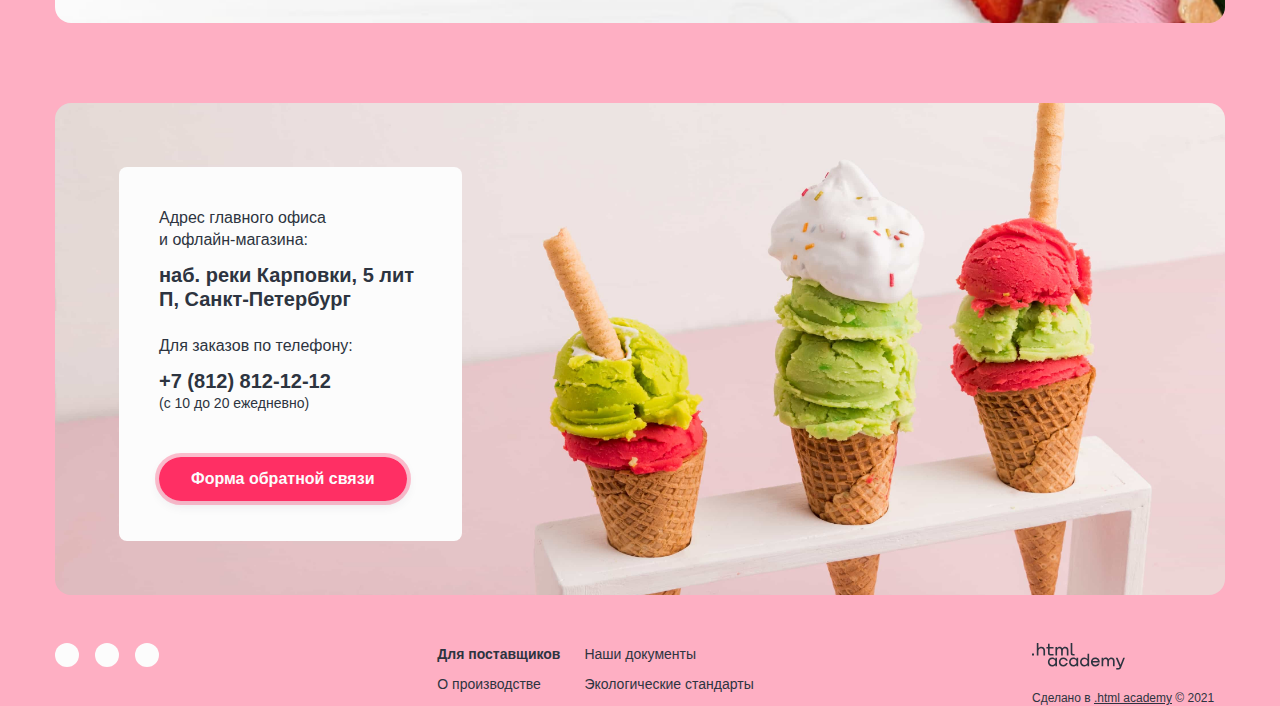
==== commit 28ae0f9f: "Добавляет иконки в навигацию" ====
--- a/index.html
+++ b/index.html
@@ -39,13 +39,31 @@
             <a class="navigation-link" href="tel:+78005558628">+7 800 555-86-28</a>
           </li>
           <li class="navigation-item">
-            <a class="navigation-link" href=""><span class="visually-hidden">Поиск</span></a>
-          </li>
-          <li class="navigation-item">
-            <a class="navigation-link" href="">Вход</a>
-          </li>
-          <li class="navigation-item">
-            <a class="navigation-link" href="">2 товара</a>
+            <a class="navigation-link" href="">
+              <svg class="navigation-icon" aria-hidden="true" focusable="false" width="14" height="14" fill="none">
+                <path fill="#2D3440" fill-rule="evenodd"
+                  d="M1.663 6.188a4.667 4.667 0 1 1 8.028 3.237.673.673 0 0 0-.123.124 4.667 4.667 0 0 1-7.904-3.361Zm8.412 4.688a5.975 5.975 0 0 1-3.745 1.312 6 6 0 1 1 6-6 5.975 5.975 0 0 1-1.312 3.745l2.45 2.45a.667.667 0 0 1 0 .943.667.667 0 0 1-.943 0l-2.45-2.45Z"
+                  clip-rule="evenodd" />
+              </svg>
+              <span class="visually-hidden">Поиск</span></a>
+          </li>
+          <li class="navigation-item">
+            <a class="navigation-link" href="">
+              <svg class="navigation-icon-beforetext" aria-hidden="true" focusable="false" width="14" height="15" fill="none">
+                <path fill="#2D3440" fill-rule="evenodd"
+                  d="M8 1.525a.667.667 0 0 1 .667-.667h2.666a2 2 0 0 1 2 2v9.333a2 2 0 0 1-2 2H8.667a.667.667 0 0 1 0-1.333h2.666a.667.667 0 0 0 .667-.667V2.858a.666.666 0 0 0-.667-.667H8.667A.667.667 0 0 1 8 1.525ZM4.862 3.72a.667.667 0 0 1 .943 0l3.329 3.329a.673.673 0 0 1 .129.177.664.664 0 0 1 .07.299.664.664 0 0 1-.2.476l-3.328 3.328a.667.667 0 1 1-.943-.942L7.057 8.19H.667a.667.667 0 1 1 0-1.333h6.39L4.862 4.663a.667.667 0 0 1 0-.943Z"
+                  clip-rule="evenodd" />
+              </svg>
+              Вход</a>
+          </li>
+          <li class="navigation-item">
+            <a class="navigation-link" href="">
+              <svg class="navigation-icon-beforetext" aria-hidden="true" focusable="false" width="15" height="14" fill="none">
+                <path fill="#2D3440" fill-rule="evenodd"
+                  d="M1.167.108a.667.667 0 1 0 0 1.333h1.77l.468 2.336a.664.664 0 0 0 .011.053l.967 4.833a1.826 1.826 0 0 0 1.819 1.47h5.62a1.826 1.826 0 0 0 1.819-1.47l.001-.005.927-4.861a.667.667 0 0 0-.655-.792H4.611L4.138.644a.667.667 0 0 0-.654-.536H1.167ZM5.69 8.402l-.813-4.064h8.23l-.775 4.067a.492.492 0 0 1-.492.395H6.183a.492.492 0 0 1-.492-.397Zm-1.134 3.961a1.246 1.246 0 1 1 2.492 0 1.246 1.246 0 0 1-2.492 0Zm6.374 0a1.246 1.246 0 1 1 2.491 0 1.246 1.246 0 0 1-2.491 0Z"
+                  clip-rule="evenodd" />
+              </svg>
+              2 товара</a>
           </li>
         </ul>
       </nav>
@@ -256,7 +274,8 @@
                 Закажите доставку мороженого на дом, и курьер привезёт вам ваш заказ в течение часа!</p>
             </div>
             <div class="appointment-container-form">
-              <p class="appointment-form-description">Укажите адрес и дату доставки, и мы свяжемся с вами, чтобы подтвердить заказ.</p>
+              <p class="appointment-form-description">Укажите адрес и дату доставки, и мы свяжемся с вами, чтобы
+                подтвердить заказ.</p>
               <form class="appointment-form" action="https://echo.htmlacademy.ru/" method="post">
                 <p class="appointment-form-date field-group">
                   <label class="form-label" for="appointment-date">Дата<button class="info">
--- a/styles/styles.css
+++ b/styles/styles.css
@@ -47,7 +47,7 @@
     border: 0;
     clip: rect(0 0 0 0);
     overflow: hidden;
- }
+}
 
 .button {
     font-family: inherit;
@@ -63,6 +63,8 @@
     box-shadow: 0 4px 12px rgba(45, 52, 64, 0.1);
     border-radius: 26px;
     border: none;
+    cursor: pointer;
+    display: inline-block;
 }
 
 .button[type="submit"],
@@ -97,12 +99,23 @@
 }
 
 .navigation-link {
+    position: relative;
     display: block;
     padding: 8px 16px;
     line-height: 20px;
     text-align: center;
     text-decoration: none;
     color: #2D3440;
+}
+
+.navigation-icon {
+    position: absolute;
+    top: 16px;
+    right: 0;
+    bottom: 0;
+    left: 0;
+    margin: auto;
+    fill: #2D3440;
 }
 
 .logo {
@@ -148,7 +161,8 @@
     margin-bottom: 80px;
 }
 
-.slider-prev, .slider-next {
+.slider-prev,
+.slider-next {
     width: 38px;
     height: 38px;
     margin-top: 258px;
@@ -166,7 +180,8 @@
     align-items: center;
 }
 
-.choice-slider-next, .choice-slider-current {
+.choice-slider-next,
+.choice-slider-current {
     display: block;
     margin: auto;
 }
@@ -186,7 +201,8 @@
     justify-content: space-between;
 }
 
-.choice-slider-pagination, .choice-social-list {
+.choice-slider-pagination,
+.choice-social-list {
     display: flex;
     list-style-type: none;
     margin: 0;
@@ -581,9 +597,10 @@
     grid-column: 1 / -1;
 }
 
-.appointment-form  .info {/*Иконки-подсказки мы позже вырвем из потока*/
+.appointment-form .info {
+    /*Иконки-подсказки мы позже вырвем из потока*/
     display: none;
-  }
+}
 
 .field-group {
     margin: 0;
@@ -763,7 +780,7 @@
     margin-right: 24px;
 }
 
-.catalog-filter > *:not(:last-child):not(:nth-child(4n))  {
+.catalog-filter > *:not(:last-child):not(:nth-child(4n)) {
     margin-bottom: 16px;
 }
 
@@ -805,6 +822,7 @@
     align-self: center;
     width: 185px;
 }
+
 .pagination-footer {
     display: flex;
     padding: 41px 0 41px 168px;
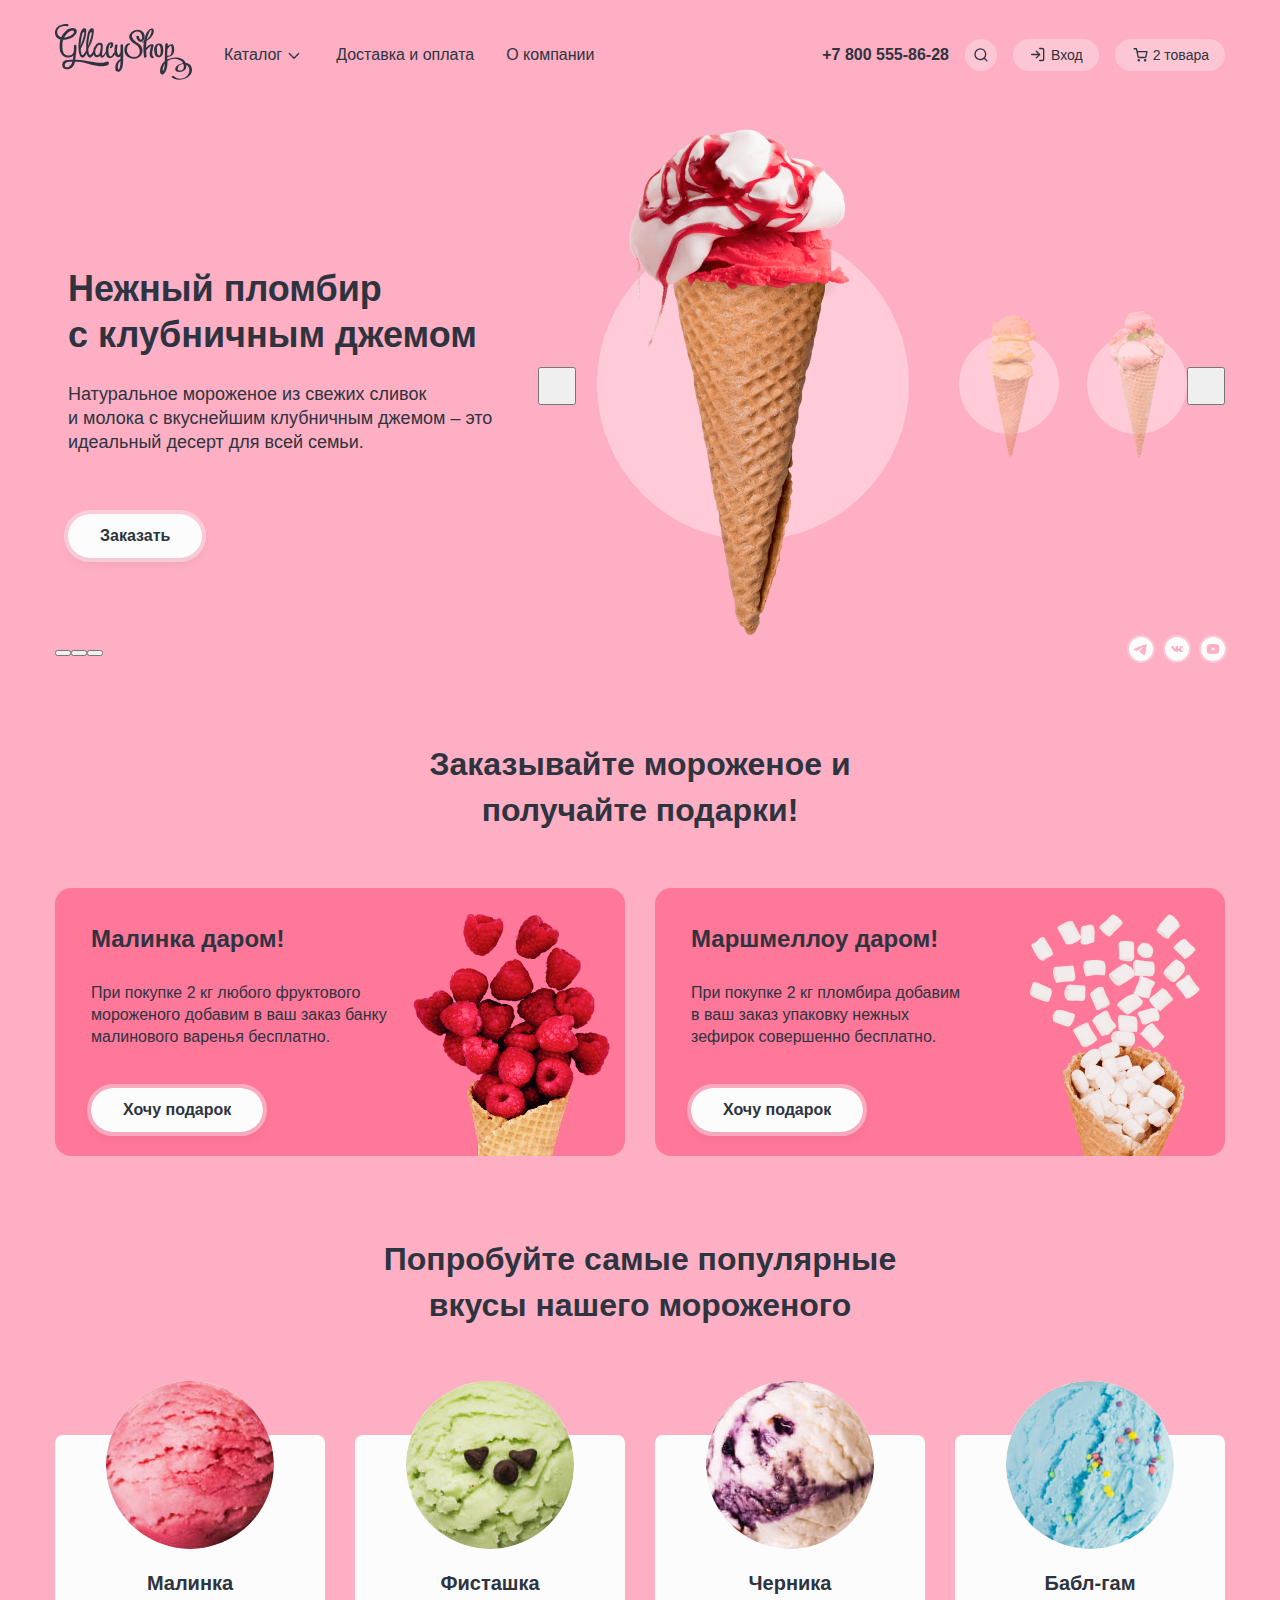
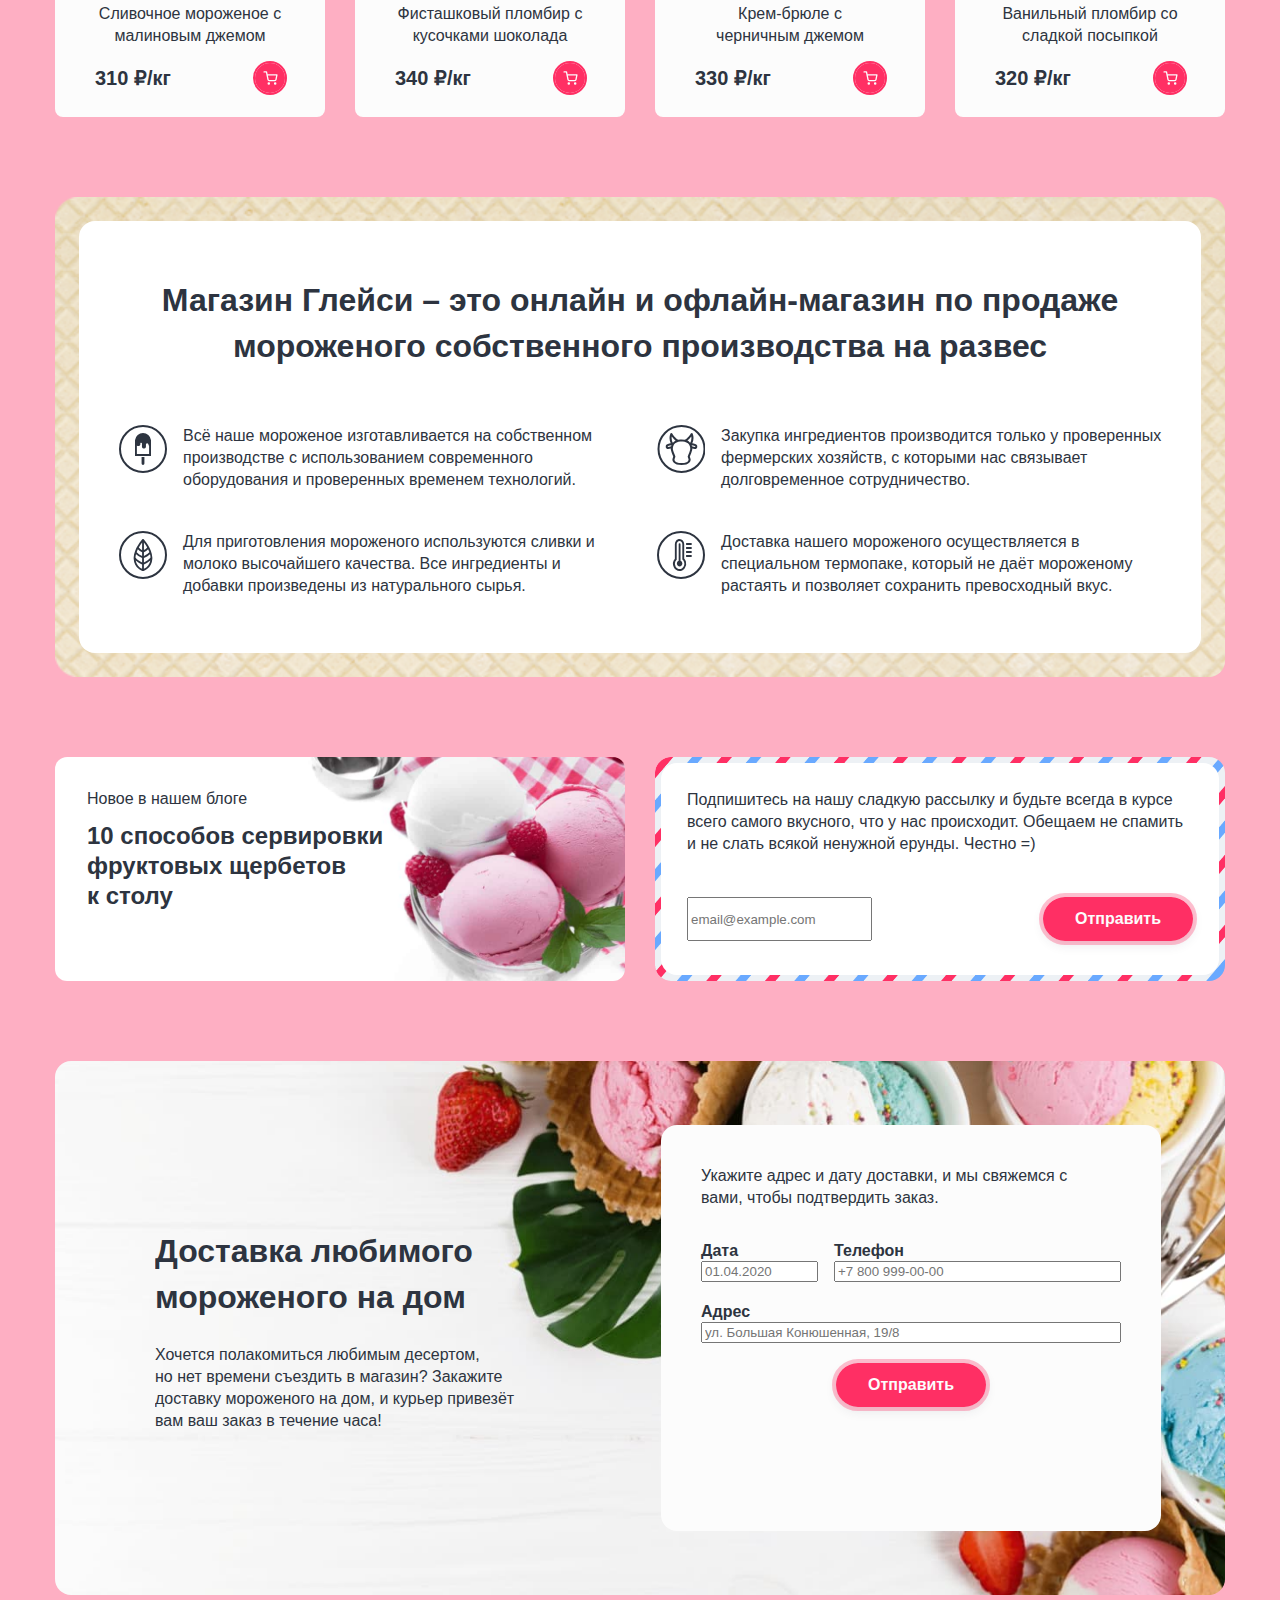
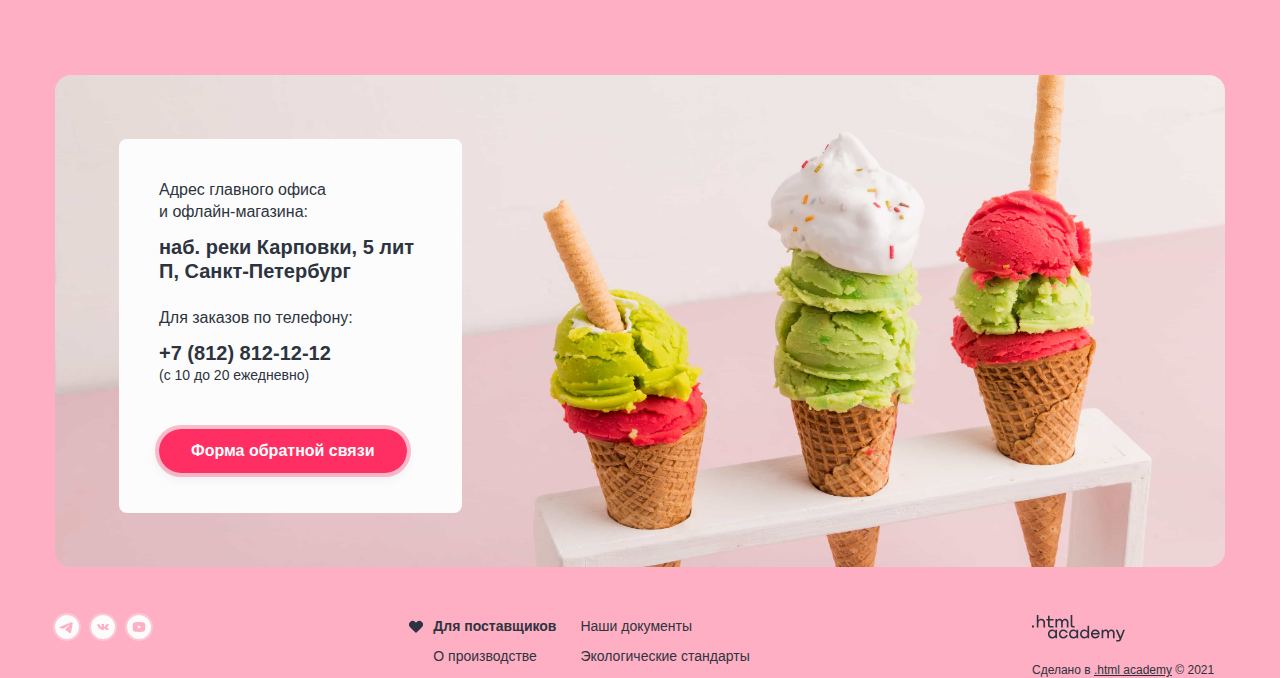
==== commit 5b8676a5: "Merge pull request #8 from Sigrdriva/master" ====
--- a/index.html
+++ b/index.html
@@ -15,9 +15,16 @@
           <img class="page-header-logo" src="images/logo.svg" width="137" height="56"
             alt="Логотип магазин мороженого «Glassy shop»">
         </a>
-        <ul class="navigation-list">
-          <li class="navigation-item">
-            <a class="navigation-link navigation-catalog" href="catalog.html">Каталог</a>
+        <ul class="navigation-list navigation-info">
+          <li class="navigation-item">
+            <a class="navigation-link navigation-catalog" href="catalog.html">Каталог
+              <svg class="navigation-icon" aria-hidden="true" focusable="false" width="16" height="17"
+                viewBox="0 0 16 17" fill="none">
+                <path fill-rule="evenodd" clip-rule="evenodd"
+                  d="M3.8 7.05a.67.67 0 1 0-.93.95l4.66 4.66a.66.66 0 0 0 .95 0L13.14 8a.67.67 0 0 0-.94-.95L8 11.25l-4.2-4.2Z"
+                  fill="#2D3440" />
+              </svg>
+            </a>
             <ul class="navigation-catalog-select visually-hidden">
               <li class="catalog-select-item"><span class="novelties">Новинки</span></li>
               <li class="catalog-select-item">Сливочное</li>
@@ -36,10 +43,10 @@
 
         <ul class="navigation-list navigation-user">
           <li class="navigation-item navigation-phone">
-            <a class="navigation-link" href="tel:+78005558628">+7 800 555-86-28</a>
-          </li>
-          <li class="navigation-item">
-            <a class="navigation-link" href="">
+            <a class="navigation-link link-phone" href="tel:+78005558628">+7 800 555-86-28</a>
+          </li>
+          <li class="navigation-item">
+            <a class="navigation-link" href="#">
               <svg class="navigation-icon" aria-hidden="true" focusable="false" width="14" height="14" fill="none">
                 <path fill="#2D3440" fill-rule="evenodd"
                   d="M1.663 6.188a4.667 4.667 0 1 1 8.028 3.237.673.673 0 0 0-.123.124 4.667 4.667 0 0 1-7.904-3.361Zm8.412 4.688a5.975 5.975 0 0 1-3.745 1.312 6 6 0 1 1 6-6 5.975 5.975 0 0 1-1.312 3.745l2.45 2.45a.667.667 0 0 1 0 .943.667.667 0 0 1-.943 0l-2.45-2.45Z"
@@ -48,8 +55,8 @@
               <span class="visually-hidden">Поиск</span></a>
           </li>
           <li class="navigation-item">
-            <a class="navigation-link" href="">
-              <svg class="navigation-icon-beforetext" aria-hidden="true" focusable="false" width="14" height="15" fill="none">
+            <a class="navigation-link navigation-link-text" href="#">
+              <svg class="navigation-icon" aria-hidden="true" focusable="false" width="14" height="15" fill="none">
                 <path fill="#2D3440" fill-rule="evenodd"
                   d="M8 1.525a.667.667 0 0 1 .667-.667h2.666a2 2 0 0 1 2 2v9.333a2 2 0 0 1-2 2H8.667a.667.667 0 0 1 0-1.333h2.666a.667.667 0 0 0 .667-.667V2.858a.666.666 0 0 0-.667-.667H8.667A.667.667 0 0 1 8 1.525ZM4.862 3.72a.667.667 0 0 1 .943 0l3.329 3.329a.673.673 0 0 1 .129.177.664.664 0 0 1 .07.299.664.664 0 0 1-.2.476l-3.328 3.328a.667.667 0 1 1-.943-.942L7.057 8.19H.667a.667.667 0 1 1 0-1.333h6.39L4.862 4.663a.667.667 0 0 1 0-.943Z"
                   clip-rule="evenodd" />
@@ -57,8 +64,8 @@
               Вход</a>
           </li>
           <li class="navigation-item">
-            <a class="navigation-link" href="">
-              <svg class="navigation-icon-beforetext" aria-hidden="true" focusable="false" width="15" height="14" fill="none">
+            <a class="navigation-link navigation-link-text" href="#">
+              <svg class="navigation-icon" aria-hidden="true" focusable="false" width="15" height="14" fill="none">
                 <path fill="#2D3440" fill-rule="evenodd"
                   d="M1.167.108a.667.667 0 1 0 0 1.333h1.77l.468 2.336a.664.664 0 0 0 .011.053l.967 4.833a1.826 1.826 0 0 0 1.819 1.47h5.62a1.826 1.826 0 0 0 1.819-1.47l.001-.005.927-4.861a.667.667 0 0 0-.655-.792H4.611L4.138.644a.667.667 0 0 0-.654-.536H1.167ZM5.69 8.402l-.813-4.064h8.23l-.775 4.067a.492.492 0 0 1-.492.395H6.183a.492.492 0 0 1-.492-.397Zm-1.134 3.961a1.246 1.246 0 1 1 2.492 0 1.246 1.246 0 0 1-2.492 0Zm6.374 0a1.246 1.246 0 1 1 2.491 0 1.246 1.246 0 0 1-2.491 0Z"
                   clip-rule="evenodd" />
@@ -77,7 +84,7 @@
             <h2 class="choice-title">Нежный пломбир <br>с клубничным джемом</h2>
             <p class="choice-description">Натуральное мороженое из свежих сливок <br>и молока с вкуснейшим клубничным
               джемом – это идеальный десерт для всей семьи. </p>
-            <a class="button button-order" href="#">Заказать</a>
+            <a class="button" href="#">Заказать</a>
           </div>
           <button class="slider-button slider-prev" type="button">
             <span class="visually-hidden">Предыдущее мороженое</span>
@@ -110,17 +117,32 @@
             </ol>
             <ul class="choice-social-list">
               <li class="choice-social-item">
-                <a class="social-link" href="https://t.me/htmlacademy">
+                <a class="social-link social-link-telegram" href="https://t.me/htmlacademy">
+                  <svg class="social-icon" aria-hidden="true" focusable="false" width="24" height="24"
+                    viewBox="0 0 24 24" fill="none">
+                    <path fill-rule="evenodd" clip-rule="evenodd"
+                      d="M24 12a12 12 0 1 1-24 0 12 12 0 0 1 24 0ZM12.43 8.86c-1.17.48-3.5 1.49-7 3.01-.57.23-.86.45-.9.67-.04.36.42.5 1.04.7l.27.08c.6.2 1.43.44 1.86.45.39 0 .82-.16 1.3-.48 3.27-2.21 4.96-3.33 5.06-3.35.08-.02.18-.04.25.02.07.07.07.18.06.22-.05.19-1.84 1.86-2.77 2.72a28.24 28.24 0 0 0-.82.79c-.57.54-1 .96.02 1.63.5.32.89.59 1.28.85a88.77 88.77 0 0 0 1.8 1.23c.5.35.95.67 1.5.62.32-.03.65-.33.82-1.23.4-2.13 1.18-6.73 1.36-8.63.01-.16 0-.31-.02-.47a.5.5 0 0 0-.17-.33.78.78 0 0 0-.46-.14c-.46.01-1.15.25-4.48 1.64Z" />
+                  </svg>
                   <span class="visually-hidden">Телеграм</span>
                 </a>
               </li>
               <li class="choice-social-item">
-                <a class="social-link" href="https://vk.com/htmlacademy">
+                <a class="social-link social-link-vk" href="https://vk.com/htmlacademy">
+                  <svg class="social-icon" aria-hidden="true" focusable="false" width="24" height="24"
+                    viewBox="0 0 24 24" fill="none">
+                    <path fill-rule="evenodd" clip-rule="evenodd"
+                      d="M24 12a12 12 0 1 1-24 0 12 12 0 0 1 24 0Zm-11.41 2.97h-.72s-1.58.09-2.98-1.18C7.37 12.4 6.03 9.65 6.03 9.65s-.07-.18 0-.27c.1-.1.36-.1.36-.1l1.72-.01s.16.02.27.1c.1.05.15.17.15.17s.28.61.65 1.17c.71 1.08 1.05 1.32 1.29 1.2.35-.16.25-1.53.25-1.53s0-.5-.18-.71c-.14-.17-.41-.22-.53-.24-.1-.01.06-.2.26-.3.31-.13.86-.13 1.5-.13.5 0 .65.03.84.07.46.1.44.41.41 1.08l-.02.7v.18c-.01.34-.02.73.23.88.13.07.45 0 1.26-1.19.38-.56.66-1.23.66-1.23s.07-.12.16-.17c.1-.05.24-.04.24-.04h1.8s.54-.06.63.15c.1.23-.2.75-.94 1.61-.7.82-1.03 1.12-1 1.38.01.2.23.38.66.72.89.73 1.13 1.1 1.18 1.2l.01.01c.4.58-.44.62-.44.62l-1.6.02s-.34.06-.8-.2a3.94 3.94 0 0 1-.69-.6c-.33-.34-.65-.66-.91-.58-.45.12-.44.96-.44.96s0 .18-.1.28c-.1.1-.32.12-.32.12Z" />
+                  </svg>
                   <span class="visually-hidden">ВКонтакте</span>
                 </a>
               </li>
               <li class="choice-social-item">
-                <a class="social-link" href="https://www.youtube.com/user/htmlacademyru">
+                <a class="social-link social-link-youtube" href="https://www.youtube.com/user/htmlacademyru">
+                  <svg class="social-icon" aria-hidden="true" focusable="false" width="24" height="24"
+                    viewBox="0 0 24 24" fill="none">
+                    <path
+                      d="m14 11.8-2.8-1.32c-.25-.11-.45.01-.45.29v2.46c0 .28.2.4.45.29L14 12.2c.25-.12.25-.3 0-.42ZM12 0a12 12 0 1 0 0 24 12 12 0 0 0 0-24Zm0 16.88c-6.14 0-6.25-.56-6.25-4.88s.1-4.88 6.25-4.88c6.14 0 6.25.56 6.25 4.88s-.1 4.88-6.25 4.88Z" />
+                  </svg>
                   <span class="visually-hidden">YouTube</span>
                 </a>
               </li>
@@ -160,7 +182,13 @@
                 <p class="product-card-description">Сливочное мороженое с малиновым джемом</p>
                 <div class="card-price-wrapper">
                   <b class="product-card-price">310 ₽/<span>кг</span></b>
-                  <a class="product-card-button button" href="#"><span class="visually-hidden">Положить в
+                  <a class="product-card-button" href="#">
+                    <svg class="basket-icon" aria-hidden="true" focusable="false" width="15" height="14"
+                      viewBox="0 0 15 14" fill="none">
+                      <path fill-rule="evenodd" clip-rule="evenodd"
+                        d="M1.17.25a.67.67 0 1 0 0 1.33h1.77l.47 2.34v.05l.97 4.84a1.83 1.83 0 0 0 1.82 1.46h5.62a1.83 1.83 0 0 0 1.82-1.46V8.8l.93-4.86a.67.67 0 0 0-.66-.8h-9.3L4.14.8a.67.67 0 0 0-.66-.54H1.17Zm4.52 8.3-.81-4.07h8.23l-.78 4.07a.5.5 0 0 1-.49.4H6.18a.5.5 0 0 1-.49-.4ZM4.56 12.5a1.25 1.25 0 1 1 2.49 0 1.25 1.25 0 0 1-2.5 0Zm6.37 0a1.25 1.25 0 1 1 2.5 0 1.25 1.25 0 0 1-2.5 0Z" />
+                    </svg>
+                    <span class="visually-hidden">Положить в
                       корзину</span></a>
                 </div>
               </div>
@@ -177,7 +205,13 @@
                 <p class="product-card-description">Фисташковый пломбир с кусочками шоколада</p>
                 <div class="card-price-wrapper">
                   <b class="product-card-price">340 ₽/<span>кг</span></b>
-                  <a class="product-card-button button" href="#"><span class="visually-hidden">Положить в
+                  <a class="product-card-button" href="#">
+                    <svg class="basket-icon" aria-hidden="true" focusable="false" width="15" height="14"
+                      viewBox="0 0 15 14" fill="none">
+                      <path fill-rule="evenodd" clip-rule="evenodd"
+                        d="M1.17.25a.67.67 0 1 0 0 1.33h1.77l.47 2.34v.05l.97 4.84a1.83 1.83 0 0 0 1.82 1.46h5.62a1.83 1.83 0 0 0 1.82-1.46V8.8l.93-4.86a.67.67 0 0 0-.66-.8h-9.3L4.14.8a.67.67 0 0 0-.66-.54H1.17Zm4.52 8.3-.81-4.07h8.23l-.78 4.07a.5.5 0 0 1-.49.4H6.18a.5.5 0 0 1-.49-.4ZM4.56 12.5a1.25 1.25 0 1 1 2.49 0 1.25 1.25 0 0 1-2.5 0Zm6.37 0a1.25 1.25 0 1 1 2.5 0 1.25 1.25 0 0 1-2.5 0Z" />
+                    </svg>
+                    <span class="visually-hidden">Положить в
                       корзину</span></a>
                 </div>
               </div>
@@ -194,7 +228,13 @@
                 <p class="product-card-description">Крем-брюле с черничным джемом</p>
                 <div class="card-price-wrapper">
                   <b class="product-card-price">330 ₽/<span>кг</span></b>
-                  <a class="product-card-button button" href="#"><span class="visually-hidden">Положить в
+                  <a class="product-card-button" href="#">
+                    <svg class="basket-icon" aria-hidden="true" focusable="false" width="15" height="14"
+                      viewBox="0 0 15 14" fill="none">
+                      <path fill-rule="evenodd" clip-rule="evenodd"
+                        d="M1.17.25a.67.67 0 1 0 0 1.33h1.77l.47 2.34v.05l.97 4.84a1.83 1.83 0 0 0 1.82 1.46h5.62a1.83 1.83 0 0 0 1.82-1.46V8.8l.93-4.86a.67.67 0 0 0-.66-.8h-9.3L4.14.8a.67.67 0 0 0-.66-.54H1.17Zm4.52 8.3-.81-4.07h8.23l-.78 4.07a.5.5 0 0 1-.49.4H6.18a.5.5 0 0 1-.49-.4ZM4.56 12.5a1.25 1.25 0 1 1 2.49 0 1.25 1.25 0 0 1-2.5 0Zm6.37 0a1.25 1.25 0 1 1 2.5 0 1.25 1.25 0 0 1-2.5 0Z" />
+                    </svg>
+                    <span class="visually-hidden">Положить в
                       корзину</span></a>
                 </div>
               </div>
@@ -211,7 +251,13 @@
                 <p class="product-card-description">Ванильный пломбир со сладкой посыпкой</p>
                 <div class="card-price-wrapper">
                   <b class="product-card-price">320 ₽/<span>кг</span></b>
-                  <a class="product-card-button button" href="#"><span class="visually-hidden">Положить в
+                  <a class="product-card-button" href="#">
+                    <svg class="basket-icon" aria-hidden="true" focusable="false" width="15" height="14"
+                      viewBox="0 0 15 14" fill="none">
+                      <path fill-rule="evenodd" clip-rule="evenodd"
+                        d="M1.17.25a.67.67 0 1 0 0 1.33h1.77l.47 2.34v.05l.97 4.84a1.83 1.83 0 0 0 1.82 1.46h5.62a1.83 1.83 0 0 0 1.82-1.46V8.8l.93-4.86a.67.67 0 0 0-.66-.8h-9.3L4.14.8a.67.67 0 0 0-.66-.54H1.17Zm4.52 8.3-.81-4.07h8.23l-.78 4.07a.5.5 0 0 1-.49.4H6.18a.5.5 0 0 1-.49-.4ZM4.56 12.5a1.25 1.25 0 1 1 2.49 0 1.25 1.25 0 0 1-2.5 0Zm6.37 0a1.25 1.25 0 1 1 2.5 0 1.25 1.25 0 0 1-2.5 0Z" />
+                    </svg>
+                    <span class="visually-hidden">Положить в
                       корзину</span></a>
                 </div>
               </div>
@@ -225,19 +271,22 @@
               производства на развес</p>
             <ul class="about-advantages-list">
               <li class="about-advantages-item">
-                <p class="about-advantages-description">Всё наше мороженое изготавливается на собственном производстве с
+                <p class="about-advantages-description about-ice-cream">Всё наше мороженое изготавливается на
+                  собственном производстве с
                   использованием современного оборудования и проверенных временем технологий.</p>
               </li>
               <li class="about-advantages-item">
-                <p class="about-advantages-description">Закупка ингредиентов производится только у проверенных
+                <p class="about-advantages-description about-cow">Закупка ингредиентов производится только у проверенных
                   фермерских хозяйств, с которыми нас связывает долговременное сотрудничество.</p>
               </li>
               <li class="about-advantages-item">
-                <p class="about-advantages-description">Для приготовления мороженого используются сливки и молоко
+                <p class="about-advantages-description about-leaf">Для приготовления мороженого используются сливки и
+                  молоко
                   высочайшего качества. Все ингредиенты и добавки произведены из натурального сырья.</p>
               </li>
               <li class="about-advantages-item">
-                <p class="about-advantages-description">Доставка нашего мороженого осуществляется в специальном
+                <p class="about-advantages-description about-thermometer">Доставка нашего мороженого осуществляется в
+                  специальном
                   термопаке, который не даёт мороженому растаять и позволяет сохранить превосходный вкус.</p>
               </li>
             </ul>
@@ -278,8 +327,9 @@
                 подтвердить заказ.</p>
               <form class="appointment-form" action="https://echo.htmlacademy.ru/" method="post">
                 <p class="appointment-form-date field-group">
-                  <label class="form-label" for="appointment-date">Дата<button class="info">
-                      <span class="visually-hidden">Посмотреть дополнительную информацию</span></button></label>
+                  <label class="form-label" for="appointment-date">Дата</label>
+                  <button class="info">
+                    <span class="visually-hidden">Посмотреть дополнительную информацию</span></button>
                   <input type="text" id="appointment-date" name="appointment-date" placeholder="01.04.2020">
                 </p>
                 <p class="appointment-form-phone field-group">
@@ -287,8 +337,9 @@
                   <input type="text" id="appointment-phone" name="appointment-phone" placeholder="+7 800 999-00-00">
                 </p>
                 <p class="appointment-form-adress field-group">
-                  <label class="form-label" for="appointment-adress">Адрес<button class="info">
-                      <span class="visually-hidden">Посмотреть дополнительную информацию</span></button></label>
+                  <label class="form-label" for="appointment-adress">Адрес</label>
+                  <button class="info">
+                    <span class="visually-hidden">Посмотреть дополнительную информацию</span></button>
                   <input type="text" id="appointment-adress" name="appointment-adress"
                     placeholder="ул. Большая Конюшенная, 19/8">
                 </p>
@@ -321,17 +372,32 @@
           <h2 class="visually-hidden">Социальные сети</h2>
           <ul class="choice-social-list footer-social-list">
             <li class="choice-social-item">
-              <a class="social-link" href="https://t.me/htmlacademy">
+              <a class="social-link social-link-telegram" href="https://t.me/htmlacademy">
+                <svg class="social-icon" aria-hidden="true" focusable="false" width="24" height="24" viewBox="0 0 24 24"
+                  fill="none">
+                  <path fill-rule="evenodd" clip-rule="evenodd"
+                    d="M24 12a12 12 0 1 1-24 0 12 12 0 0 1 24 0ZM12.43 8.86c-1.17.48-3.5 1.49-7 3.01-.57.23-.86.45-.9.67-.04.36.42.5 1.04.7l.27.08c.6.2 1.43.44 1.86.45.39 0 .82-.16 1.3-.48 3.27-2.21 4.96-3.33 5.06-3.35.08-.02.18-.04.25.02.07.07.07.18.06.22-.05.19-1.84 1.86-2.77 2.72a28.24 28.24 0 0 0-.82.79c-.57.54-1 .96.02 1.63.5.32.89.59 1.28.85a88.77 88.77 0 0 0 1.8 1.23c.5.35.95.67 1.5.62.32-.03.65-.33.82-1.23.4-2.13 1.18-6.73 1.36-8.63.01-.16 0-.31-.02-.47a.5.5 0 0 0-.17-.33.78.78 0 0 0-.46-.14c-.46.01-1.15.25-4.48 1.64Z" />
+                </svg>
                 <span class="visually-hidden">Телеграм</span>
               </a>
             </li>
             <li class="choice-social-item">
-              <a class="social-link" href="https://vk.com/htmlacademy">
+              <a class="social-link social-link-vk" href="https://vk.com/htmlacademy">
+                <svg class="social-icon" aria-hidden="true" focusable="false" width="24" height="24" viewBox="0 0 24 24"
+                  fill="none">
+                  <path fill-rule="evenodd" clip-rule="evenodd"
+                    d="M24 12a12 12 0 1 1-24 0 12 12 0 0 1 24 0Zm-11.41 2.97h-.72s-1.58.09-2.98-1.18C7.37 12.4 6.03 9.65 6.03 9.65s-.07-.18 0-.27c.1-.1.36-.1.36-.1l1.72-.01s.16.02.27.1c.1.05.15.17.15.17s.28.61.65 1.17c.71 1.08 1.05 1.32 1.29 1.2.35-.16.25-1.53.25-1.53s0-.5-.18-.71c-.14-.17-.41-.22-.53-.24-.1-.01.06-.2.26-.3.31-.13.86-.13 1.5-.13.5 0 .65.03.84.07.46.1.44.41.41 1.08l-.02.7v.18c-.01.34-.02.73.23.88.13.07.45 0 1.26-1.19.38-.56.66-1.23.66-1.23s.07-.12.16-.17c.1-.05.24-.04.24-.04h1.8s.54-.06.63.15c.1.23-.2.75-.94 1.61-.7.82-1.03 1.12-1 1.38.01.2.23.38.66.72.89.73 1.13 1.1 1.18 1.2l.01.01c.4.58-.44.62-.44.62l-1.6.02s-.34.06-.8-.2a3.94 3.94 0 0 1-.69-.6c-.33-.34-.65-.66-.91-.58-.45.12-.44.96-.44.96s0 .18-.1.28c-.1.1-.32.12-.32.12Z" />
+                </svg>
                 <span class="visually-hidden">ВКонтакте</span>
               </a>
             </li>
             <li class="choice-social-item">
-              <a class="social-link" href="https://www.youtube.com/user/htmlacademyru">
+              <a class="social-link social-link-youtube" href="https://www.youtube.com/user/htmlacademyru">
+                <svg class="social-icon" aria-hidden="true" focusable="false" width="24" height="24" viewBox="0 0 24 24"
+                  fill="none">
+                  <path
+                    d="m14 11.8-2.8-1.32c-.25-.11-.45.01-.45.29v2.46c0 .28.2.4.45.29L14 12.2c.25-.12.25-.3 0-.42ZM12 0a12 12 0 1 0 0 24 12 12 0 0 0 0-24Zm0 16.88c-6.14 0-6.25-.56-6.25-4.88s.1-4.88 6.25-4.88c6.14 0 6.25.56 6.25 4.88s-.1 4.88-6.25 4.88Z" />
+                </svg>
                 <span class="visually-hidden">YouTube</span>
               </a>
             </li>
--- a/styles/styles.css
+++ b/styles/styles.css
@@ -67,6 +67,22 @@
     display: inline-block;
 }
 
+.button:hover {
+    background: rgba(252, 252, 252, 0.4);
+    outline: 4px solid #FCFCFC;
+    box-shadow: 0 4px 15px rgba(133, 133, 133, 0.15);
+}
+
+.button:focus {
+    background: rgba(252, 252, 252, 0.5);
+    outline: 2px solid #2D3440;
+}
+
+.button:active {
+    background: #FCFCFC;
+    outline: 2px solid #2D3440;
+}
+
 .button[type="submit"],
 .button-feedback {
     background-color: #FF2F64;
@@ -74,6 +90,26 @@
     outline: 4px solid rgba(255, 47, 100, 0.3);
 }
 
+.button[type="submit"]:hover,
+.button-feedback:hover {
+    background: rgba(252, 252, 252, 0.3);
+    outline: 4px solid #FF2F64;
+    color: inherit;
+}
+
+.button[type="submit"]:focus,
+.button-feedback:focus {
+    outline: 2px solid #2D3440;
+    box-shadow: 0 4px 12px rgba(45, 52, 64, 0.1);
+}
+
+.button[type="submit"]:active,
+.button-feedback:active {
+    background: #FEAFC3;
+    outline: 2px solid #2D3440;
+    box-shadow: 0 4px 12px rgba(45, 52, 64, 0.1);
+}
+
 /* header */
 .navigation {
     display: flex;
@@ -93,24 +129,95 @@
 }
 
 .navigation-user {
-    max-width: 450px;
+    max-width: 470px;
     margin-left: auto;
     justify-content: right;
+    gap: 16px;
 }
 
 .navigation-link {
     position: relative;
     display: block;
-    padding: 8px 16px;
+    padding: 16px;
     line-height: 20px;
     text-align: center;
     text-decoration: none;
     color: #2D3440;
 }
 
+.navigation-link:not(.logo):hover {
+    background-color: rgba(252, 252, 252, 0.5);
+    border-radius: 30px;
+    padding: 8px 16px;
+}
+
+.navigation-link:not(.logo):focus {
+    background-color: rgba(252, 252, 252, 0.5);
+    border-radius: 30px;
+    padding: 8px 16px;
+    outline: 2px solid #2D3440;
+}
+
+.navigation-link:not(.logo):active {
+    background-color: #FCFCFC;
+    border-radius: 30px;
+    padding: 8px 16px;
+}
+
+.navigation-user .navigation-link {
+    font-size: 14px;
+}
+
+.navigation-user .navigation-link:hover {
+    background-color: rgba(252, 252, 252, 0.5);
+    border-radius: 30px;
+    padding: 16px;
+}
+
+.navigation-user .navigation-link:focus {
+    background-color: rgba(252, 252, 252, 0.5);
+    border-radius: 30px;
+    padding: 16px;
+    outline: 2px solid #2D3440;
+}
+
+.navigation-user .navigation-link:active {
+    background-color: #FCFCFC;
+    border-radius: 30px;
+    padding: 16px;
+}
+
+.navigation-user .link-phone:hover,
+.navigation-user .link-phone:focus,
+.navigation-user .link-phone:active {
+    padding: 0;
+    background-color: inherit;
+
+}
+
+.navigation-link-text {
+    padding-top: 6px;
+    padding-bottom: 6px;
+    padding-left: 38px;
+}
+
+.navigation-user .navigation-link-text:hover,
+.navigation-user .navigation-link-text:focus,
+.navigation-user .navigation-link-text:active {
+    padding-top: 6px;
+    padding-bottom: 6px;
+    padding-left: 38px;
+}
+
+.navigation-link-text .navigation-icon {
+    right: auto;
+    left: 18px;
+    margin: auto 0;
+}
+
 .navigation-icon {
     position: absolute;
-    top: 16px;
+    top: 0;
     right: 0;
     bottom: 0;
     left: 0;
@@ -123,23 +230,34 @@
     margin-right: 16px;
 }
 
-.navigation-catalog:after {
-    content: " ";
-    background-image: url(../images/navigation/arrow-down.svg);
-    background-repeat: no-repeat;
-    position: absolute;
-    background-position: center;
-    width: 16px;
-    height: 16px;
-}
-
-.navigation-phone {
+.navigation-catalog {
+    padding-right: 38px;
+}
+
+.navigation-info .navigation-catalog:hover,
+.navigation-info .navigation-catalog:focus,
+.navigation-info .navigation-catalog:active {
+    padding-right: 38px;
+}
+
+.navigation-catalog .navigation-icon {
+    left: auto;
+    right: 18px;
+    margin: auto 0;
+}
+
+.link-phone {
+    padding-right: 0;
+}
+
+.navigation-phone .navigation-link {
     font-weight: 700;
+    font-size: 16px;
 }
 
 .navigation-user li:not(.navigation-phone) {
     background-color: rgba(252, 252, 252, 0.3);
-    border-radius: 27px;
+    border-radius: 30px;
     min-width: 32px;
     min-height: 32px;
 }
@@ -157,15 +275,15 @@
 .ice-cream-choice {
     display: flex;
     flex-wrap: wrap;
-    min-height: 554px;
     margin-bottom: 80px;
+    padding-top: 21px;
 }
 
 .slider-prev,
 .slider-next {
     width: 38px;
     height: 38px;
-    margin-top: 258px;
+    margin-top: 237px;
 }
 
 .choice-container {
@@ -175,7 +293,7 @@
 .choice-slider {
     display: flex;
     min-width: 611px;
-    min-height: 554px;
+    min-height: 507px;
     justify-content: space-between;
     align-items: center;
 }
@@ -212,13 +330,45 @@
 .choice-social-item {
     width: 24px;
     height: 24px;
-    margin-right: 16px;
-    background: #FCFCFC;
-    border-radius: 50%;
+    margin-right: 12px;
 }
 
 .choice-social-item:last-child {
     margin-right: 0;
+}
+
+.social-link {
+    display: block;
+    width: 24px;
+    height: 24px;
+    border-radius: 50%;
+    box-shadow: 0 0 0 2px rgba(252, 252, 252, 0.3);
+    background-color: #FEAFC3;
+    background-position: center;
+}
+
+.social-icon {
+    margin: auto;
+    box-sizing: border-box;
+}
+
+.social-icon {
+    fill: #FCFCFC;
+}
+
+.social-link:hover {
+    background-color: #2D3440;
+}
+
+.social-link:active {
+    opacity: 0.5;
+    box-shadow: 0 0 0 2px rgba(252, 252, 252, 0.5);
+}
+
+.social-link:focus {
+    background-color: #2D3440;
+    box-shadow: 0 0 0 2px #2D3440;
+    ;
 }
 
 .choice-title {
@@ -344,7 +494,6 @@
     display: grid;
     grid-template-columns: repeat(4, 270px);
     gap: 91px 30px;
-    margin-bottom: 16px;
 }
 
 .product-card {
@@ -408,11 +557,50 @@
 
 .product-card-button {
     background: #FF2F64;
+    outline: 2px solid #FF2F64;
     border-radius: 26px;
-    min-width: 32px;
-    min-height: 32px;
+    min-width: 30px;
+    min-height: 30px;
     box-sizing: border-box;
     padding: 0;
+    position: relative;
+}
+
+.basket-icon {
+    position: absolute;
+    top: 0;
+    right: 0;
+    bottom: 0;
+    left: 0;
+    margin: auto;
+    fill: #FCFCFC;
+}
+
+.product-card-button:hover {
+    background: rgba(252, 252, 252, 0.3);
+    outline: 2px solid #FF2F64;
+}
+
+.product-card-button:hover .basket-icon {
+    fill: #2D3440;
+}
+
+.product-card-button:focus {
+    background: #FF2F64;
+    outline: 2px solid #2D3440;
+}
+
+.product-card-button:focus .basket-icon {
+    fill: #FCFCFC;
+}
+
+.product-card-button:active {
+    background: #FFCBD8;
+    outline: 2px solid #FF2F64;
+}
+
+.product-card-button:active .basket-icon {
+    fill: #2D3440;
 }
 
 /* about */
@@ -463,6 +651,35 @@
 
 .about-advantages-description {
     margin: 0;
+    position: relative;
+}
+
+.about-advantages-description::before {
+    content: "";
+    position: absolute;
+    left: -64px;
+    width: 48px;
+    height: 48px;
+}
+
+.about-ice-cream::before {
+    background-image: url(..//images/about/ice-cream.svg);
+    background-repeat: no-repeat;
+}
+
+.about-cow::before {
+    background-image: url(..//images/about/cow.svg);
+    background-repeat: no-repeat;
+}
+
+.about-leaf::before {
+    background-image: url(..//images/about/leaf.svg);
+    background-repeat: no-repeat;
+}
+
+.about-thermometer::before {
+    background-image: url(..//images/about/thermometer.svg);
+    background-repeat: no-repeat;
 }
 
 /* news */
@@ -532,6 +749,11 @@
 .subscribe-container p {
     margin: 0;
     margin-bottom: 42px;
+}
+
+.subscribe-form {
+    display: flex;
+    justify-content: space-between;
 }
 
 /* appointment */
@@ -713,6 +935,18 @@
 
 .favorite a {
     font-weight: 700;
+    position: relative;
+}
+
+.favorite a::before {
+    content: "";
+    position: absolute;
+    left: -24px;
+    top: 2px;
+    width: 16px;
+    height: 16px;
+    background-image: url(../images/heart.svg);
+    background-repeat: no-repeat;
 }
 
 .about-text {
@@ -730,6 +964,10 @@
 }
 
 /* catalog */
+.inner-header {
+    padding-top: 27px;
+}
+
 .inner-header-title {
     font-weight: 900;
     font-size: 32px;
@@ -744,6 +982,23 @@
     padding: 0;
     list-style-type: none;
     margin-bottom: 16px;
+    margin-right: 28px;
+}
+
+.breadcrumbs-item {
+    position: relative;
+}
+
+.breadcrumbs-item:not(:last-child)::after {
+    content: "";
+    width: 12px;
+    height: 12px;
+    position: absolute;
+    right: 8px;
+    top: 6px;
+    background-image: url(../images/catalog/arrow-double.svg);
+    background-repeat: no-repeat;
+    background-position: center;
 }
 
 .breadcrumbs-link {
@@ -756,7 +1011,7 @@
 }
 
 .breadcrumbs-current {
-    text-decoration: underline;
+    border-bottom: 1px solid #2D3440;
 }
 
 .catalog-products {
@@ -769,7 +1024,6 @@
 .catalog-filter {
     display: flex;
     flex-direction: row;
-    min-width: 827px;
     flex-wrap: wrap;
     margin-bottom: 0;
     min-width: 148px;
@@ -821,11 +1075,15 @@
     display: block;
     align-self: center;
     width: 185px;
+    padding: 8px 52px;
+    font-family: inherit;
+    border: none;
+    cursor: pointer;
 }
 
 .pagination-footer {
     display: flex;
-    padding: 41px 0 41px 168px;
+    padding: 41px 0 41px 158px;
     align-items: center;
 }
 
@@ -841,7 +1099,7 @@
 }
 
 .pagination-link {
-    line-height: 20px;
+    box-sizing: border-box;
     color: #2D3440;
     text-decoration: none;
     display: block;
@@ -850,7 +1108,40 @@
     text-align: center;
 }
 
+.pagination-link {
+    box-sizing: border-box;
+    border-radius: 50%;
+}
+
+.pagination-link:hover {
+    background-color: rgba(252, 252, 252, 0.5);
+}
+
+.pagination-link:focus {
+    background-color: rgba(252, 252, 252, 0.3);
+    box-shadow: inset 0 0 0 1px #2D3440;
+}
+
+.pagination-link:active {
+    background-color: rgba(252, 252, 252, 0.5);
+    box-shadow: inset 0 0 0 1px #FCFCFC;
+}
+
 .pagination-current {
     background: #FCFCFC;
-    border-radius: 50px;
-}
+}
+
+.pagination-prev {
+    background-image: url("../images/catalog/arrow-left.svg");
+    background-position: center;
+    background-size: 16px 16px;
+    background-repeat: no-repeat;
+}
+
+.pagination-next {
+    background: url("../images/catalog/arrow-right.svg");
+    background-position: center;
+    background-size: 16px 16px;
+    background-repeat: no-repeat;
+
+}
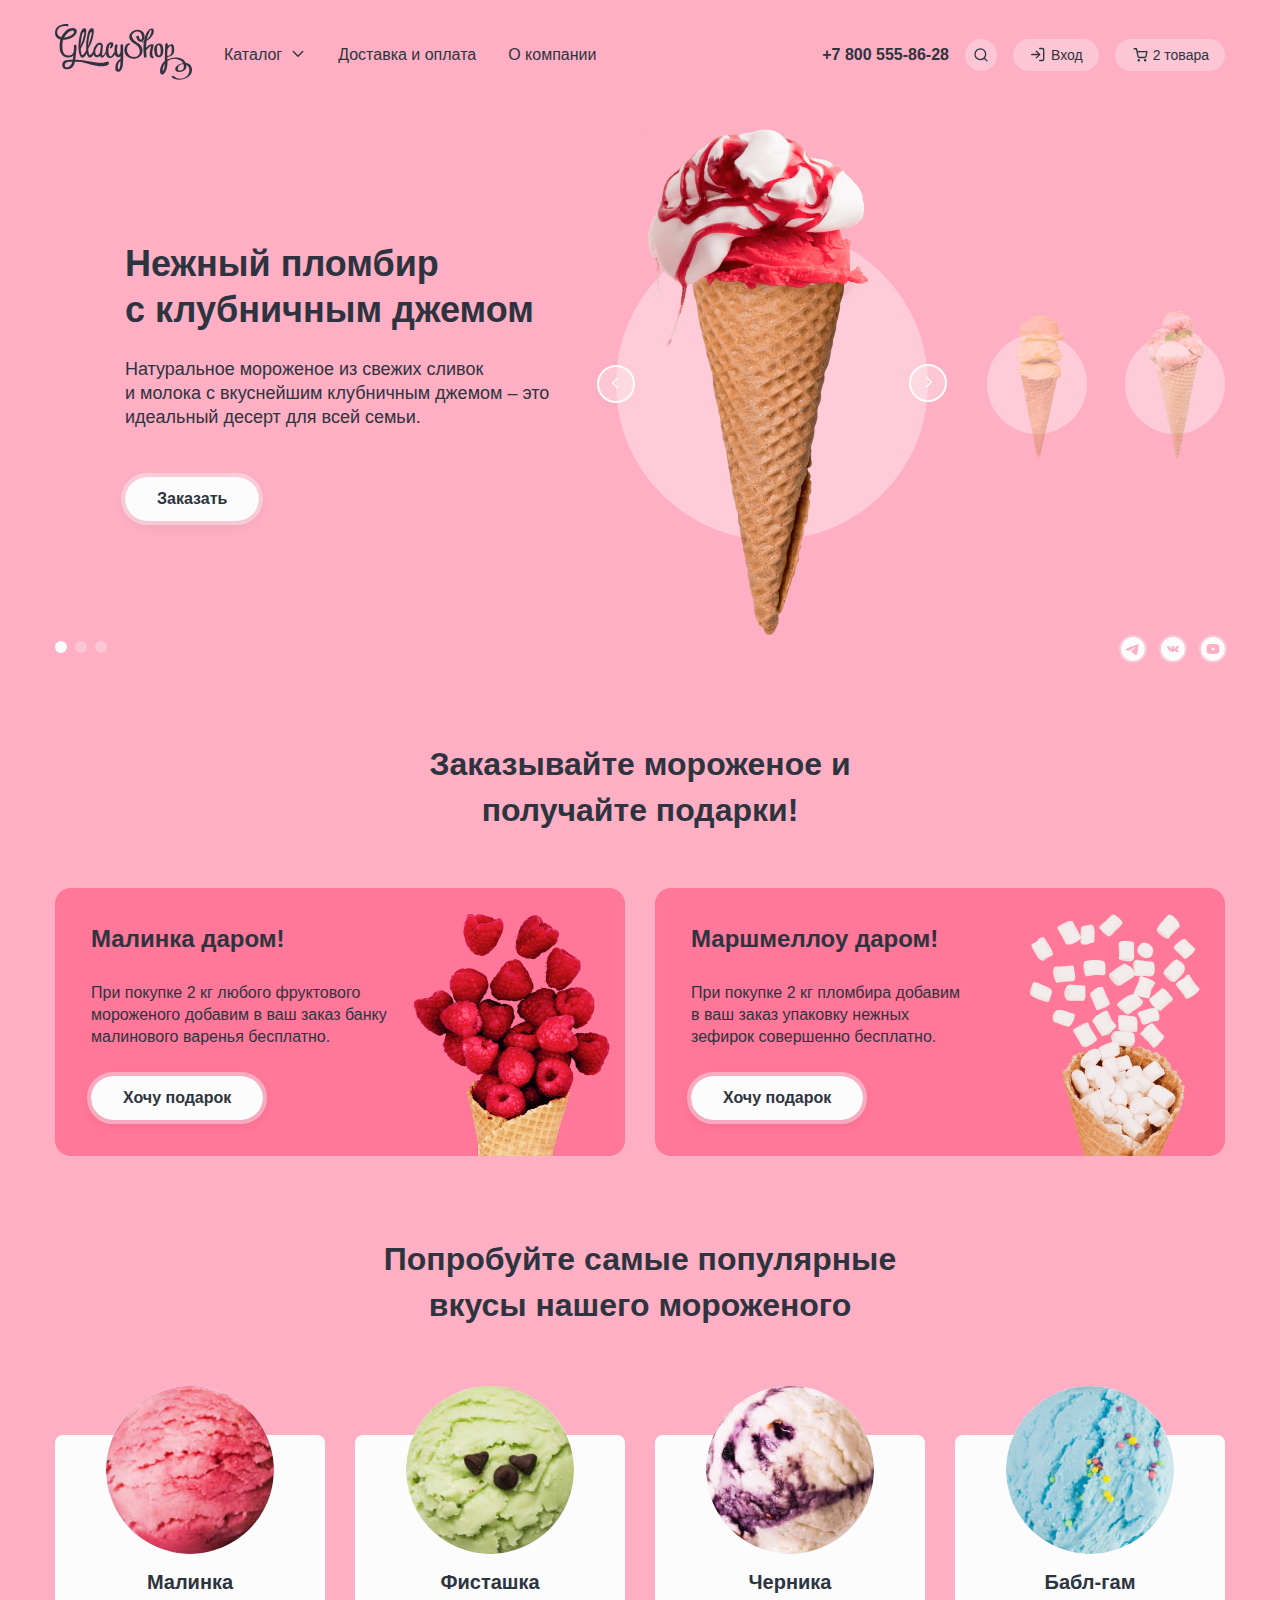
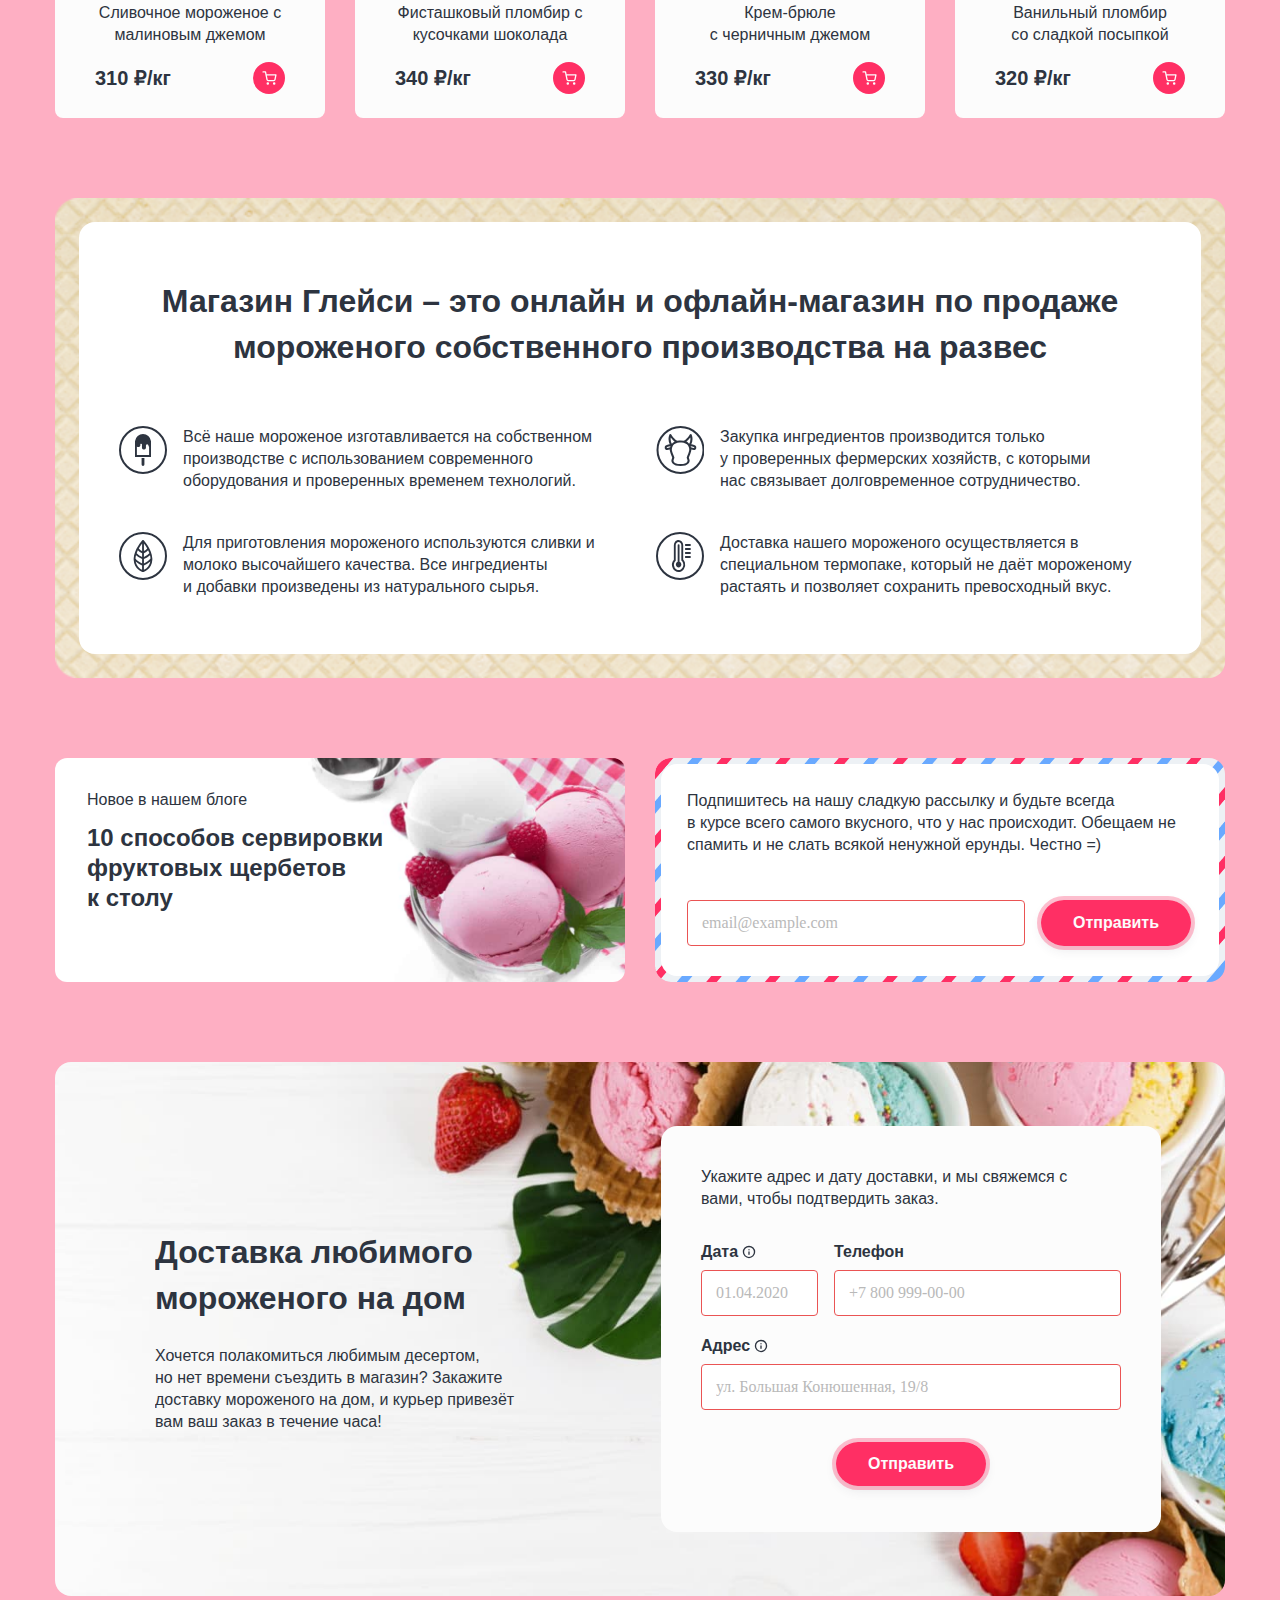
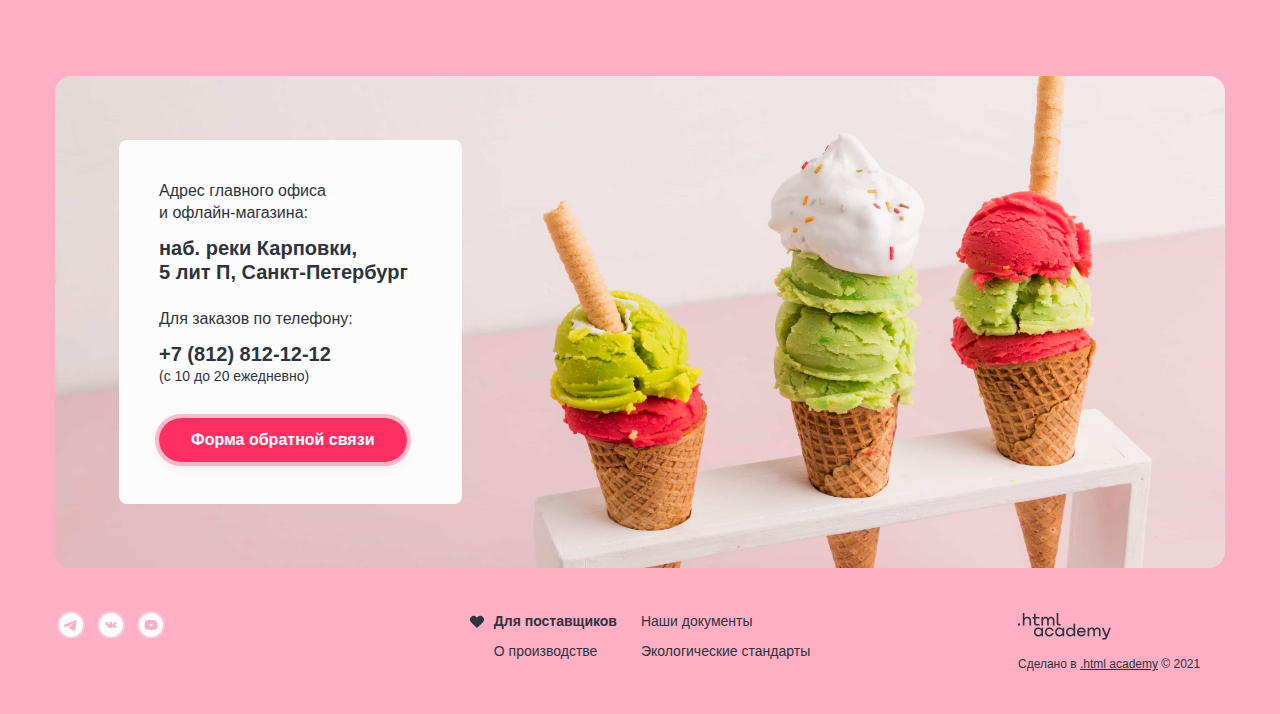
==== commit 21e98d6d: "Merge pull request #10 from Sigrdriva/master" ====
--- a/index.html
+++ b/index.html
@@ -17,21 +17,23 @@
         </a>
         <ul class="navigation-list navigation-info">
           <li class="navigation-item">
-            <a class="navigation-link navigation-catalog" href="catalog.html">Каталог
+            <a class="navigation-link navigation-catalog" href="#">Каталог
               <svg class="navigation-icon" aria-hidden="true" focusable="false" width="16" height="17"
                 viewBox="0 0 16 17" fill="none">
                 <path fill-rule="evenodd" clip-rule="evenodd"
                   d="M3.8 7.05a.67.67 0 1 0-.93.95l4.66 4.66a.66.66 0 0 0 .95 0L13.14 8a.67.67 0 0 0-.94-.95L8 11.25l-4.2-4.2Z"
-                  fill="#2D3440" />
+                  fill="currentColor" />
               </svg>
             </a>
-            <ul class="navigation-catalog-select visually-hidden">
-              <li class="catalog-select-item"><span class="novelties">Новинки</span></li>
-              <li class="catalog-select-item">Сливочное</li>
-              <li class="catalog-select-item">Щербеты</li>
-              <li class="catalog-select-item">Фруктовый лед</li>
-              <li class="catalog-select-item">Мелорин</li>
-            </ul>
+            <div class="popover popover-catalog">
+              <ul class="navigation-catalog-select">
+                <li class="catalog-select-item novelties-item"><a href="catalog.html" class="novelties">Новинки</a></li>
+                <li class="catalog-select-item"><a href="#">Сливочное</a></li>
+                <li class="catalog-select-item"><a href="#">Щербеты</a></li>
+                <li class="catalog-select-item"><a href="#">Фруктовый лед</a></li>
+                <li class="catalog-select-item"><a href="#">Мелорин</a></li>
+              </ul>
+            </div>
           </li>
           <li class="navigation-item">
             <a class="navigation-link" href="deliver.html">Доставка и оплата</a>
@@ -48,29 +50,105 @@
           <li class="navigation-item">
             <a class="navigation-link" href="#">
               <svg class="navigation-icon" aria-hidden="true" focusable="false" width="14" height="14" fill="none">
-                <path fill="#2D3440" fill-rule="evenodd"
+                <path fill="currentColor" fill-rule="evenodd"
                   d="M1.663 6.188a4.667 4.667 0 1 1 8.028 3.237.673.673 0 0 0-.123.124 4.667 4.667 0 0 1-7.904-3.361Zm8.412 4.688a5.975 5.975 0 0 1-3.745 1.312 6 6 0 1 1 6-6 5.975 5.975 0 0 1-1.312 3.745l2.45 2.45a.667.667 0 0 1 0 .943.667.667 0 0 1-.943 0l-2.45-2.45Z"
                   clip-rule="evenodd" />
               </svg>
               <span class="visually-hidden">Поиск</span></a>
+            <div class="popover popover-search">
+              <form class="search-form" action="https://echo.htmlacademy.ru/" method="post">
+                <input class="search-form-field field" type="text" id="search-login" name="search-login"
+                  placeholder="Поиск по сайту">
+              </form>
+            </div>
           </li>
           <li class="navigation-item">
             <a class="navigation-link navigation-link-text" href="#">
               <svg class="navigation-icon" aria-hidden="true" focusable="false" width="14" height="15" fill="none">
-                <path fill="#2D3440" fill-rule="evenodd"
+                <path fill="currentColor" fill-rule="evenodd"
                   d="M8 1.525a.667.667 0 0 1 .667-.667h2.666a2 2 0 0 1 2 2v9.333a2 2 0 0 1-2 2H8.667a.667.667 0 0 1 0-1.333h2.666a.667.667 0 0 0 .667-.667V2.858a.666.666 0 0 0-.667-.667H8.667A.667.667 0 0 1 8 1.525ZM4.862 3.72a.667.667 0 0 1 .943 0l3.329 3.329a.673.673 0 0 1 .129.177.664.664 0 0 1 .07.299.664.664 0 0 1-.2.476l-3.328 3.328a.667.667 0 1 1-.943-.942L7.057 8.19H.667a.667.667 0 1 1 0-1.333h6.39L4.862 4.663a.667.667 0 0 1 0-.943Z"
                   clip-rule="evenodd" />
               </svg>
               Вход</a>
+            <div class="popover popover-enter">
+              <div class="popover-content">
+                <h2 class="popover-title">Личный кабинет</h2>
+                <form class="auth-form" action="https://echo.htmlacademy.ru/" method="post">
+                  <p class="field-group">
+                    <label class="visually-hidden" for="auth-login">Логин</label>
+                    <input class="auth-form-field field" type="text" id="auth-login" name="auth-login"
+                      placeholder="email@example.com">
+                  </p>
+                  <p class="field-group">
+                    <label class="visually-hidden" for="auth-password">Пароль</label>
+                    <input class="auth-form-field field" type="password" id="auth-password" name="auth-password"
+                      placeholder="&#x25CF;&#x25CF;&#x25CF;&#x25CF;&#x25CF;&#x25CF;">
+                  </p>
+                  <div class="field-group auth-form-user-options">
+                    <button class="button popover-cart-button" type="submit">Войти</button>
+                    <a class="auth-form-recovery auth-form-link" href="#">Забыли пароль?</a>
+                    <a class="auth-form-register auth-form-link" href="#">Регистрация</a>
+                  </div>
+                </form>
+              </div>
+            </div>
           </li>
           <li class="navigation-item">
             <a class="navigation-link navigation-link-text" href="#">
               <svg class="navigation-icon" aria-hidden="true" focusable="false" width="15" height="14" fill="none">
-                <path fill="#2D3440" fill-rule="evenodd"
+                <path fill="currentColor" fill-rule="evenodd"
                   d="M1.167.108a.667.667 0 1 0 0 1.333h1.77l.468 2.336a.664.664 0 0 0 .011.053l.967 4.833a1.826 1.826 0 0 0 1.819 1.47h5.62a1.826 1.826 0 0 0 1.819-1.47l.001-.005.927-4.861a.667.667 0 0 0-.655-.792H4.611L4.138.644a.667.667 0 0 0-.654-.536H1.167ZM5.69 8.402l-.813-4.064h8.23l-.775 4.067a.492.492 0 0 1-.492.395H6.183a.492.492 0 0 1-.492-.397Zm-1.134 3.961a1.246 1.246 0 1 1 2.492 0 1.246 1.246 0 0 1-2.492 0Zm6.374 0a1.246 1.246 0 1 1 2.491 0 1.246 1.246 0 0 1-2.491 0Z"
                   clip-rule="evenodd" />
               </svg>
               2 товара</a>
+            <div class="popover popover-cart">
+              <div class="popover-content">
+                <h2 class="popover-title">Корзина</h2>
+                <ul class="cart-items-list">
+                  <li class="cart-item">
+                    <div class="cart-item-wrapper">
+                      <img class="cart-item-image" src="images/catalog/ice-cream/raspberry.jpg" width="46" height="46"
+                        alt="Мороженое 'Малинка'">
+                      <p class="cart-item-title">Малинка</p>
+                      <p class="cart-item-subtitle">1 кг х 310 ₽</p>
+                    </div>
+                    <p class="cart-item-price">310 ₽</p>
+                    <button type="button" class="cart-item-button">
+                      <svg width="16" height="16" fill="none" viewBox="0 0 16 16">
+                        <path fill="currentColor" fill-rule="evenodd"
+                          d="M12.803 4.138a.667.667 0 1 0-.943-.943L8 7.056l-3.862-3.86a.667.667 0 1 0-.943.942L7.056 8l-3.86 3.861a.667.667 0 1 0 .942.943L8 8.942l3.861 3.861a.667.667 0 1 0 .943-.943L8.942 8l3.861-3.862Z"
+                          clip-rule="evenodd" />
+                      </svg>
+                      <span class="visually-hidden">Удалить из корзины</span>
+                    </button>
+                  </li>
+                  <li class="cart-item">
+                    <div class="cart-item-wrapper">
+                      <img class="cart-item-image" src="images/catalog/ice-cream/bubble-gum.jpg" width="46" height="46"
+                        alt="Мороженое 'Бабл-гам'">
+                      <p class="cart-item-title">Бабл-гам</p>
+                      <p class="cart-item-subtitle">1,5 кг х 320 ₽</p>
+                    </div>
+                    <p class="cart-item-price">480 ₽</p>
+                    <button type="button" class="cart-item-button">
+                      <svg width="16" height="16" fill="none" viewBox="0 0 16 16">
+                        <path fill="currentColor" fill-rule="evenodd"
+                          d="M12.803 4.138a.667.667 0 1 0-.943-.943L8 7.056l-3.862-3.86a.667.667 0 1 0-.943.942L7.056 8l-3.86 3.861a.667.667 0 1 0 .942.943L8 8.942l3.861 3.861a.667.667 0 1 0 .943-.943L8.942 8l3.861-3.862Z"
+                          clip-rule="evenodd" />
+                      </svg>
+                      <span class="visually-hidden">Удалить из корзины</span>
+                    </button>
+                  </li>
+                </ul>
+                <div class="popover-footer">
+                  <button class="button popover-cart-button" type="submit">Оформить заказ</button>
+                  <p class="popover-footer-price">Итого: 790 ₽</p>
+                </div>
+              </div>
+            </div>
+            <div class="popover popover-cart popover-cart-empty">
+              <h2 class="popover-title">Ваша корзина пока пуста</h2>
+            </div>
           </li>
         </ul>
       </nav>
@@ -86,20 +164,30 @@
               джемом – это идеальный десерт для всей семьи. </p>
             <a class="button" href="#">Заказать</a>
           </div>
-          <button class="slider-button slider-prev" type="button">
-            <span class="visually-hidden">Предыдущее мороженое</span>
-          </button>
-          <div class="choice-slider">
-            <div class="bg-slider-current"><img class="choice-slider-current" src="images/ice-cream-strawberry.png"
-                width="306" height="507" alt="Нежный пломбир с клубничным джемом"></div>
-            <div class="bg-slider"><img class="choice-slider-next" src="images/ice-cream-banana-small.png" width="66"
-                height="150" alt="Сливочное мороженое со вкусом банана"></div>
-            <div class="bg-slider"><img class="choice-slider-next" src="images/ice-cream-marshmallow-small.png"
-                width="66" height="150" alt="Карамельный пломбир с маршмеллоу"></div>
+          <div class="slider-container">
+            <button class="slider-button slider-prev" type="button">
+              <svg class="slider-button-icon" width="16" height="16" viewBox="0 0 16 16">
+                <path fill-rule="evenodd" clip-rule="evenodd"
+                  d="M8.86 13.14a.66.66 0 0 0 .95-.95L5.6 8l4.2-4.2a.67.67 0 0 0-.95-.94L4.2 7.52a.66.66 0 0 0 0 .94l4.66 4.68Z" />
+              </svg>
+              <span class="visually-hidden">Предыдущее мороженое</span>
+            </button>
+            <div class="choice-slider">
+              <div class="bg-slider-current"><img class="choice-slider-current" src="images/ice-cream-strawberry.png"
+                  width="306" height="507" alt="Нежный пломбир с клубничным джемом"></div>
+              <div class="bg-slider"><img class="choice-slider-next" src="images/ice-cream-banana-small.png" width="66"
+                  height="150" alt="Сливочное мороженое со вкусом банана"></div>
+              <div class="bg-slider"><img class="choice-slider-next" src="images/ice-cream-marshmallow-small.png"
+                  width="66" height="150" alt="Карамельный пломбир с маршмеллоу"></div>
+            </div>
+            <button class="slider-button slider-next" type="button">
+              <svg class="slider-button-icon" width="16" height="16" viewBox="0 0 16 16">
+                <path fill-rule="evenodd" clip-rule="evenodd"
+                  d="M7.14 2.86a.66.66 0 1 0-.95.95L10.4 8l-4.2 4.2a.67.67 0 0 0 .95.94l4.66-4.67a.66.66 0 0 0 0-.94L7.15 2.86Z" />
+              </svg>
+              <span class="visually-hidden">Следующее мороженое</span>
+            </button>
           </div>
-          <button class="slider-button slider-next" type="button">
-            <span class="visually-hidden">Следующее мороженое</span>
-          </button>
           <footer class="choice">
             <ol class="choice-slider-pagination">
               <li class="slider-pagination-item">
@@ -111,7 +199,9 @@
                     фото</span></button>
               </li>
               <li class="slider-pagination-item">
-                <button class="slider-pagination-button" type="button"><span class="visually-hidden">3
+                <button class="slider-pagination-button" type="button">
+
+                  <span class="visually-hidden">3
                     фото</span></button>
               </li>
             </ol>
@@ -170,7 +260,7 @@
         <section class="popular-tastes">
           <h2>Попробуйте самые популярные вкусы нашего мороженого</h2>
           <ul class="product-list">
-            <li class="tastes-item product-card">
+            <li class="product-card">
               <a class="product-card-link" href="product.html">
                 <img class="product-card-image" src="images/catalog/ice-cream/raspberry.jpg" width="168" height="168"
                   alt="Мороженое 'Малинка'">
@@ -225,7 +315,7 @@
                 <a class="product-card-link" href="">
                   <h3 class="product-card-title">Черника</h3>
                 </a>
-                <p class="product-card-description">Крем-брюле с черничным джемом</p>
+                <p class="product-card-description">Крем-брюле <br> с черничным джемом</p>
                 <div class="card-price-wrapper">
                   <b class="product-card-price">330 ₽/<span>кг</span></b>
                   <a class="product-card-button" href="#">
@@ -248,7 +338,7 @@
                 <a class="product-card-link" href="">
                   <h3 class="product-card-title">Бабл-гам</h3>
                 </a>
-                <p class="product-card-description">Ванильный пломбир со сладкой посыпкой</p>
+                <p class="product-card-description">Ванильный пломбир <br> со сладкой посыпкой</p>
                 <div class="card-price-wrapper">
                   <b class="product-card-price">320 ₽/<span>кг</span></b>
                   <a class="product-card-button" href="#">
@@ -276,13 +366,14 @@
                   использованием современного оборудования и проверенных временем технологий.</p>
               </li>
               <li class="about-advantages-item">
-                <p class="about-advantages-description about-cow">Закупка ингредиентов производится только у проверенных
-                  фермерских хозяйств, с которыми нас связывает долговременное сотрудничество.</p>
+                <p class="about-advantages-description about-cow">Закупка ингредиентов производится только <br> у
+                  проверенных
+                  фермерских хозяйств, с которыми <br> нас связывает долговременное сотрудничество.</p>
               </li>
               <li class="about-advantages-item">
                 <p class="about-advantages-description about-leaf">Для приготовления мороженого используются сливки и
                   молоко
-                  высочайшего качества. Все ингредиенты и добавки произведены из натурального сырья.</p>
+                  высочайшего качества. Все ингредиенты <br> и добавки произведены из натурального сырья.</p>
               </li>
               <li class="about-advantages-item">
                 <p class="about-advantages-description about-thermometer">Доставка нашего мороженого осуществляется в
@@ -302,12 +393,12 @@
           <section class="subscribe">
             <div class="subscribe-container">
               <h2 class="visually-hidden">Подпишитесь на рассылку</h2>
-              <p>Подпишитесь на нашу сладкую рассылку и будьте всегда в курсе всего самого вкусного, что у нас
+              <p>Подпишитесь на нашу сладкую рассылку и будьте всегда <br> в курсе всего самого вкусного, что у нас
                 происходит.
                 Обещаем не спамить и не слать всякой ненужной ерунды. Честно =)</p>
               <form class="subscribe-form" action="https://echo.htmlacademy.ru/" method="post">
                 <label class="visually-hidden" for="subscribe-email">Email</label>
-                <input class="field" placeholder="email@example.com" type="email" name="subscribe-email"
+                <input class="field field-email" placeholder="email@example.com" type="email" name="subscribe-email"
                   id="subscribe-email" required>
                 <button class="button subscribe-button" type="submit">Отправить</button>
               </form>
@@ -327,21 +418,61 @@
                 подтвердить заказ.</p>
               <form class="appointment-form" action="https://echo.htmlacademy.ru/" method="post">
                 <p class="appointment-form-date field-group">
-                  <label class="form-label" for="appointment-date">Дата</label>
-                  <button class="info">
-                    <span class="visually-hidden">Посмотреть дополнительную информацию</span></button>
-                  <input type="text" id="appointment-date" name="appointment-date" placeholder="01.04.2020">
+                  <span class="form-label  form-label-icon">
+                    <label class="form-label" for="appointment-date">Дата</label>
+                    <span class="tooltip">
+                      <button class="tooltip-toggle" type="button" aria-labelledby="tooltip-label-date">
+                        <svg class="tooltip-icon" xmlns="http://www.w3.org/2000/svg" width="14" height="14"
+                          fill="currentColor" viewBox="0 0 14 14">
+                          <g clip-path="url(#a)">
+                            <path fill-rule="evenodd"
+                              d="M7 2.125a4.875 4.875 0 1 0 0 9.75 4.875 4.875 0 0 0 0-9.75ZM.792 7a6.209 6.209 0 1 1 12.417 0A6.209 6.209 0 0 1 .792 7ZM7 6.333c.368 0 .667.299.667.667v2.217a.667.667 0 0 1-1.334 0V7c0-.368.299-.667.667-.667Zm0-2.216A.667.667 0 0 0 7 5.45h.006a.667.667 0 0 0 0-1.333H7Z"
+                              clip-rule="evenodd" />
+                          </g>
+                          <defs>
+                            <clipPath id="a">
+                              <path fill="#fff" d="M0 0h14v14H0z" />
+                            </clipPath>
+                          </defs>
+                        </svg>
+                      </button>
+                      <span class="tooltip-text" role="tooltip" id="tooltip-label-date">Укажите желаемую дату
+                        доставки</span>
+                    </span>
+                  </span>
+                  <input class="field" type="text" id="appointment-date" name="appointment-date"
+                    placeholder="01.04.2020" required>
                 </p>
                 <p class="appointment-form-phone field-group">
                   <label class="form-label" for="appointment-phone">Телефон</label>
-                  <input type="text" id="appointment-phone" name="appointment-phone" placeholder="+7 800 999-00-00">
+                  <input class="field" type="text" id="appointment-phone" name="appointment-phone"
+                    placeholder="+7 800 999-00-00" required>
                 </p>
                 <p class="appointment-form-adress field-group">
-                  <label class="form-label" for="appointment-adress">Адрес</label>
-                  <button class="info">
-                    <span class="visually-hidden">Посмотреть дополнительную информацию</span></button>
-                  <input type="text" id="appointment-adress" name="appointment-adress"
-                    placeholder="ул. Большая Конюшенная, 19/8">
+                  <span class="form-label form-label-icon">
+                    <label class="form-label" for="appointment-adress">Адрес</label>
+                    <span class="tooltip">
+                      <button class="tooltip-toggle" type="button" aria-labelledby="tooltip-label-date">
+                        <svg class="tooltip-icon" xmlns="http://www.w3.org/2000/svg" width="14" height="14"
+                          fill="currentColor" viewBox="0 0 14 14">
+                          <g clip-path="url(#a)">
+                            <path fill-rule="evenodd"
+                              d="M7 2.125a4.875 4.875 0 1 0 0 9.75 4.875 4.875 0 0 0 0-9.75ZM.792 7a6.209 6.209 0 1 1 12.417 0A6.209 6.209 0 0 1 .792 7ZM7 6.333c.368 0 .667.299.667.667v2.217a.667.667 0 0 1-1.334 0V7c0-.368.299-.667.667-.667Zm0-2.216A.667.667 0 0 0 7 5.45h.006a.667.667 0 0 0 0-1.333H7Z"
+                              clip-rule="evenodd" />
+                          </g>
+                          <defs>
+                            <clipPath id="a">
+                              <path fill="#fff" d="M0 0h14v14H0z" />
+                            </clipPath>
+                          </defs>
+                        </svg>
+                      </button>
+                      <span class="tooltip-text" role="tooltip" id="tooltip-label-date">Введите название улицы, дома и
+                        квартиры</span>
+                    </span>
+                  </span>
+                  <input class="field" type="text" id="appointment-adress" name="appointment-adress"
+                    placeholder="ул. Большая Конюшенная, 19/8" required>
                 </p>
                 <button class="button appointment-button" type="submit">Отправить</button>
               </form>
@@ -353,7 +484,7 @@
             <h2 class="contacts-title visually-hidden">Контакты</h2>
             <h3 class="contacts-subtitle">Адрес главного офиса и офлайн-магазина:</h3>
             <address class="contacts-address">
-              <p class="contacts-address-text">наб. реки Карповки, 5 лит П, Санкт-Петербург</p>
+              <p class="contacts-address-text">наб. реки Карповки, <br> 5 лит П, Санкт-Петербург</p>
             </address>
             <h3 class="contacts-subtitle contacts-subtitle-phone">Для заказов по телефону:</h3>
             <address class="contacts-phone">
@@ -419,6 +550,36 @@
         </section>
       </div>
     </footer>
+
+    <div class="modal-container modal-container-close">
+      <div class="modal modal-feedback">
+        <button class="modal-close-button">
+          <span class="visually-hidden">Закрыть</span>
+        </button>
+        <section class="modal-content">
+          <h2 class="modal-title">Мы обязательно ответим вам!</h2>
+          <form class="feedback-form" action="https://echo.htmlacademy.ru/" method="post">
+            <p class="field-group">
+              <label class="visually-hidden" for="feedback-name">Имя и фамилия</label>
+              <input class="feedback-form-field field" type="text" id="feedback-name" name="feedback-name"
+                placeholder="Имя и фамилия" required>
+            </p>
+            <p class="field-group">
+              <label class="visually-hidden" for="feedback-email">Пароль</label>
+              <input class="feedback-form-field field" type="email" id="feedback-email" name="feedback-email"
+                placeholder="email@example.com" required>
+            </p>
+            <p class="field-group">
+              <label class="visually-hidden" for="feedback-request">В свободной форме</label>
+              <textarea class="feedback-form-field field" name="feedback-request" id="feedback-request" cols="30"
+                rows="6" placeholder="В свободной форме"></textarea>
+            </p>
+            <button class="button feedback-button" type="submit">Отправить</button>
+          </form>
+        </section>
+      </div>
+    </div>
+
   </body>
 
 </html>
--- a/styles/styles.css
+++ b/styles/styles.css
@@ -135,6 +135,10 @@
     gap: 16px;
 }
 
+.navigation-item {
+    position: relative;
+}
+
 .navigation-link {
     position: relative;
     display: block;
@@ -190,9 +194,8 @@
 .navigation-user .link-phone:hover,
 .navigation-user .link-phone:focus,
 .navigation-user .link-phone:active {
-    padding: 0;
     background-color: inherit;
-
+    padding-right: 0;
 }
 
 .navigation-link-text {
@@ -222,7 +225,6 @@
     bottom: 0;
     left: 0;
     margin: auto;
-    fill: #2D3440;
 }
 
 .logo {
@@ -231,18 +233,19 @@
 }
 
 .navigation-catalog {
-    padding-right: 38px;
+    padding-right: 40px;
 }
 
 .navigation-info .navigation-catalog:hover,
 .navigation-info .navigation-catalog:focus,
 .navigation-info .navigation-catalog:active {
-    padding-right: 38px;
+    padding-right: 40px;
 }
 
 .navigation-catalog .navigation-icon {
     left: auto;
-    right: 18px;
+    right: 16px;
+    top: -5px;
     margin: auto 0;
 }
 
@@ -255,13 +258,17 @@
     font-size: 16px;
 }
 
-.navigation-user li:not(.navigation-phone) {
+.navigation-user .navigation-item {
     background-color: rgba(252, 252, 252, 0.3);
     border-radius: 30px;
     min-width: 32px;
     min-height: 32px;
 }
 
+.navigation-user .navigation-phone {
+    background-color: inherit;
+}
+
 /* index */
 .main-container {
     flex-grow: 1;
@@ -279,11 +286,59 @@
     padding-top: 21px;
 }
 
-.slider-prev,
-.slider-next {
+.slider-container {
+    position: relative;
+}
+
+.slider-button {
+    position: absolute;
     width: 38px;
     height: 38px;
-    margin-top: 237px;
+    background-color: rgba(252, 252, 252, 0.3);
+    cursor: pointer;
+    border-radius: 50%;
+    border: 2px solid #FCFCFC;
+    box-sizing: border-box;
+}
+
+.slider-prev {
+    left: 2px;
+    top: 235px;
+}
+
+.slider-next {
+    left: 314px;
+    bottom: 235px;
+}
+
+.slider-button-icon {
+    fill: #FCFCFC;
+}
+
+.slider-button:hover {
+    background-color: #FCFCFC;
+}
+
+.slider-button:hover .slider-button-icon {
+    fill: #2D3440;
+}
+
+.slider-button:focus {
+    background-color: rgba(252, 252, 252, 0.3);
+    border: 2px solid #2D3440;
+}
+
+.slider-button:focus .slider-button-icon {
+    fill: #2D3440;
+}
+
+.slider-button:active {
+    background-color: rgba(252, 252, 252, 0.5);
+    border: none;
+}
+
+.slider-button:active .slider-button-icon {
+    fill: #2D3440;
 }
 
 .choice-container {
@@ -292,7 +347,7 @@
 
 .choice-slider {
     display: flex;
-    min-width: 611px;
+    min-width: 630px;
     min-height: 507px;
     justify-content: space-between;
     align-items: center;
@@ -325,12 +380,45 @@
     list-style-type: none;
     margin: 0;
     padding: 0;
+    flex-wrap: wrap;
+}
+
+.slider-pagination-item:not(:last-child) {
+    margin-right: 8px;
+}
+
+.slider-pagination-button {
+    width: 12px;
+    height: 12px;
+    margin: 0;
+    padding: 0;
+    background-color: rgba(252, 252, 252, 0.3);
+    border: none;
+    border-radius: 50%;
+    cursor: pointer;
+    box-sizing: border-box;
+}
+
+.slider-pagination-button:hover {
+    border: 1px solid #FCFCFC;
+}
+
+.slider-pagination-button:focus {
+    border: 1px solid #2D3440;
+}
+
+.slider-pagination-button:active {
+    background-color: rgba(252, 252, 252, 0.5);
+}
+
+.slider-pagination-button-current {
+    background-color: #FCFCFC;
 }
 
 .choice-social-item {
     width: 24px;
     height: 24px;
-    margin-right: 12px;
+    margin-right: 16px;
 }
 
 .choice-social-item:last-child {
@@ -377,7 +465,7 @@
     line-height: 46px;
     width: 470px;
     min-height: 92px;
-    margin-top: 136px;
+    margin-top: 111px;
     margin-bottom: 24px;
 }
 
@@ -387,7 +475,7 @@
     width: 429px;
     min-height: 72px;
     margin-top: 0;
-    margin-bottom: 60px;
+    margin-bottom: 48px;
 }
 
 .bg-slider-current,
@@ -440,7 +528,7 @@
 
 .present {
     width: 570px;
-    height: 268px;
+    min-height: 268px;
     background-color: #FF7799;
     border-radius: 16px;
     background-size: 219px 268px;
@@ -474,7 +562,7 @@
     width: 328px;
     min-height: 66px;
     margin-top: 0;
-    margin-bottom: 40px;
+    margin-bottom: 28px;
 }
 
 /* product-cards */
@@ -493,7 +581,7 @@
     margin-bottom: 16px;
     display: grid;
     grid-template-columns: repeat(4, 270px);
-    gap: 91px 30px;
+    gap: 89px 30px;
 }
 
 .product-card {
@@ -551,16 +639,17 @@
 
 .product-card-image {
     border-radius: 84px;
-    margin-top: -54px;
+    margin-top: -49px;
     object-fit: contain;
+    display: block;
 }
 
 .product-card-button {
     background: #FF2F64;
-    outline: 2px solid #FF2F64;
+    border: 2px solid #FF2F64;
     border-radius: 26px;
-    min-width: 30px;
-    min-height: 30px;
+    min-width: 32px;
+    min-height: 32px;
     box-sizing: border-box;
     padding: 0;
     position: relative;
@@ -578,7 +667,7 @@
 
 .product-card-button:hover {
     background: rgba(252, 252, 252, 0.3);
-    outline: 2px solid #FF2F64;
+    border: 2px solid #FF2F64;
 }
 
 .product-card-button:hover .basket-icon {
@@ -587,7 +676,7 @@
 
 .product-card-button:focus {
     background: #FF2F64;
-    outline: 2px solid #2D3440;
+    border: 2px solid #2D3440;
 }
 
 .product-card-button:focus .basket-icon {
@@ -596,7 +685,7 @@
 
 .product-card-button:active {
     background: #FFCBD8;
-    outline: 2px solid #FF2F64;
+    border: 2px solid #FF2F64;
 }
 
 .product-card-button:active .basket-icon {
@@ -609,10 +698,11 @@
     border-radius: 16px;
     background-size: cover;
     width: 1170px;
-    height: 480px;
+    min-height: 480px;
     background-repeat: no-repeat;
     margin: 0 auto;
     padding-top: 24px;
+    padding-bottom: 24px;
     box-sizing: border-box;
     margin-bottom: 80px;
 }
@@ -621,7 +711,7 @@
     background-color: #FFFFFF;
     border-radius: 16px;
     width: 1122px;
-    height: 432px;
+    min-height: 432px;
     margin: 0 auto;
     padding: 56px 40px;
     box-sizing: border-box;
@@ -642,7 +732,7 @@
     padding: 0;
     display: grid;
     grid-template-columns: 506px 506px;
-    gap: 40px 32px;
+    gap: 40px 31px;
 }
 
 .about-advantages-item {
@@ -695,10 +785,11 @@
     background-size: 115%;
     background-repeat: no-repeat;
     width: 570px;
-    height: 224px;
+    min-height: 224px;
     border-radius: 12px;
     padding: 32px;
     box-sizing: border-box;
+    margin-bottom: 80px;
 }
 
 .main-news-link {
@@ -711,7 +802,7 @@
     font-size: 16px;
     line-height: 20px;
     margin: 0;
-    margin-bottom: 12px;
+    margin-bottom: 13px;
 }
 
 .main-news-link p {
@@ -728,7 +819,7 @@
     background-image: url(../images/backgroungs/mail.png);
     background-size: cover;
     width: 570px;
-    height: 224px;
+    min-height: 224px;
     background-repeat: no-repeat;
     border-radius: 16px;
     padding-top: 6px;
@@ -739,21 +830,30 @@
 .subscribe-container {
     background-color: #FFFFFF;
     width: 558px;
-    height: 212px;
+    min-height: 212px;
     border-radius: 16px;
     margin: 0 auto;
     padding: 26px;
+    padding-right: 28px;
     box-sizing: border-box;
 }
 
 .subscribe-container p {
     margin: 0;
-    margin-bottom: 42px;
+    margin-bottom: 44px;
 }
 
 .subscribe-form {
     display: flex;
     justify-content: space-between;
+}
+
+.field-email {
+    flex-grow: 1;
+}
+
+.subscribe-button {
+    margin-left: 16px;
 }
 
 /* appointment */
@@ -765,7 +865,7 @@
     background-repeat: no-repeat;
     border-radius: 16px;
     width: 1170px;
-    height: 534px;
+    min-height: 534px;
     transform: scale(-1, 1);
     margin-bottom: 80px;
 }
@@ -819,10 +919,88 @@
     grid-column: 1 / -1;
 }
 
-.appointment-form .info {
-    /*Иконки-подсказки мы позже вырвем из потока*/
+.tooltip {
+    position: absolute;
+    margin-top: 3px;
+    margin-left: 4px;
+    width: 14px;
+    height: 14px;
+}
+
+.tooltip-toggle {
+    border: none;
+    background-color: transparent;
+    padding: 0;
+    margin: 0;
+    display: block;
+}
+
+.tooltip-icon {
+    width: 100%;
+    height: 100%;
+    color: #2D3440;
+    display: block;
+}
+
+.tooltip-toggle:hover .tooltip-icon {
+    color: #2D3440;
+    opacity: 0.5;
+}
+
+.tooltip-text {
+    background-color: #FFFFFF;
+    color: #565C66;
+    font-size: 12px;
+    line-height: 16px;
+    font-weight: 400;
+    padding: 10px 8px;
+    border-radius: 1px;
+    width: 162px;
+    border: 1px solid #B9B9B9;
+    box-shadow: 0 4px 8px rgba(194, 194, 194, 0.2);
+    position: absolute;
+    left: 100%;
+    margin-left: 9px;
+    top: 50%;
+    transform: translateY(-18px);
+    z-index: 1;
     display: none;
 }
+
+.tooltip-toggle:hover + .tooltip-text,
+.tooltip-toggle:focus + .tooltip-text {
+    display: block;
+}
+
+.tooltip-text::before {
+    position: absolute;
+    top: 9px;
+    display: block;
+    width: 0;
+    height: 0;
+    border: 7px solid transparent;
+    border-left-width: 0;
+    content: "";
+    left: -8px;
+    border-right-color: #B9B9B9;
+    box-sizing: border-box;
+}
+
+.tooltip-text::after {
+    position: absolute;
+    top: 9px;
+    display: block;
+    width: 0;
+    height: 0;
+    border: 7px solid transparent;
+    border-left-width: 0;
+    content: "";
+    left: -7px;
+    border-right-color: #FFFFFF;
+    box-sizing: border-box;
+}
+
+
 
 .field-group {
     margin: 0;
@@ -833,6 +1011,71 @@
 .form-label {
     font-weight: 700;
     line-height: 20px;
+    margin-bottom: 8px;
+}
+
+.form-label-icon {
+    position: relative;
+    padding-right: 14px;
+}
+
+.info {
+    position: absolute;
+    width: 14px;
+    height: 14px;
+    margin-top: 3px;
+    margin-left: 2px;
+    padding: 0;
+    background-color: transparent;
+    border: none;
+    background-image: url("../images/info.svg");
+    background-repeat: no-repeat;
+    background-position: center;
+}
+
+.field {
+    margin: 0;
+    padding: 12px 14px;
+    font-family: "Inter";
+    font-weight: 400;
+    font-size: 16px;
+    line-height: 20px;
+    color: #2D3440;
+    background-color: #FFFFFF;
+    border: 1px solid #B9B9B9;
+    border-radius: 4px;
+}
+
+.field:hover {
+    border-color: #2D3440;
+}
+
+.field:focus {
+    outline: 2px solid #2D3440;
+}
+
+.field:disabled,
+.field:disabled:hover {
+    color: #2D3440;
+    background-color: #E7E7E7;
+    border-color: #B9B9B9;
+}
+
+.field:disabled::placeholder {
+    opacity: 0.65;
+}
+
+.field:invalid {
+    border-color: #EA5454;
+}
+
+.field:hover:invalid {
+    outline: 2px solid #EA5454;
+}
+
+.field::placeholder {
+    color: #B9B9B9;
+    opacity: 1;
 }
 
 .appointment-button {
@@ -840,6 +1083,7 @@
     margin: 0 auto;
     grid-column: 1 / -1;
     justify-self: center;
+    margin-top: 12px;
 }
 
 /* contacts */
@@ -850,7 +1094,7 @@
     background-repeat: no-repeat;
     border-radius: 16px;
     width: 1170px;
-    height: 492px;
+    min-height: 492px;
     background-position: center -80px;
     box-sizing: border-box;
     padding: 64px;
@@ -896,7 +1140,7 @@
     font-size: 14px;
     line-height: 20px;
     margin: 0;
-    margin-bottom: 44px;
+    margin-bottom: 32px;
 }
 
 /* footer */
@@ -904,16 +1148,23 @@
     display: flex;
     width: 1170px;
     margin: 0 auto;
-    padding-top: 48px;
+    padding: 42px 0;
+    justify-content: space-between;
 }
 
 .footer-social {
-    margin-right: auto;
+    min-width: 227px;
+    margin-left: 4px;
+    margin-top: 3px;
+}
+
+.footer-navigation-item {
+    vertical-align: center;
 }
 
 .footer-about {
     width: 193px;
-    margin-left: auto;
+    margin-right: 14px;
 }
 
 .footer-navigation-list {
@@ -960,7 +1211,8 @@
 }
 
 .logo-html {
-    margin-bottom: 14px;
+    margin-bottom: 10px;
+    margin-top: 3px;
 }
 
 /* catalog */
@@ -1010,7 +1262,7 @@
     margin-right: 28px;
 }
 
-.breadcrumbs-current {
+.breadcrumbs-item:last-child .breadcrumbs-link {
     border-bottom: 1px solid #2D3440;
 }
 
@@ -1018,7 +1270,13 @@
     font-size: 14px;
     line-height: 20px;
     display: flex;
-    margin-bottom: 95px;
+    margin-bottom: 96px;
+}
+
+.catalog-filter-group {
+    margin: 0;
+    padding: 0;
+    border: none;
 }
 
 .catalog-filter {
@@ -1030,8 +1288,12 @@
     justify-content: flex-start;
 }
 
-.catalog-filter > *:not(:last-child):not(:nth-child(3n)) {
+.catalog-filter > *:not(:last-child) {
     margin-right: 24px;
+}
+
+.catalog-filter > *:nth-last-child(2) {
+    margin-right: 16px;
 }
 
 .catalog-filter > *:not(:last-child):not(:nth-child(4n)) {
@@ -1046,22 +1308,169 @@
     font-size: 14px;
     line-height: 20px;
     font-weight: 400;
+    margin-left: 16px;
+    margin-bottom: 8px;
+}
+
+.range {
+    position: relative;
+}
+
+.range-scale {
+    position: absolute;
+    top: 17px;
+    left: 16px;
+    width: 164px;
+    height: 2px;
+    background-color: rgba(86, 92, 102, 0.3);
+    border-radius: 2px;
+}
+
+.range-bar {
+    position: absolute;
+    height: 2px;
+    background-color: rgba(86, 92, 102, 1);
+}
+
+.range-wrapper {
+    position: relative;
+    width: 196px;
+    height: 36px;
+    background: rgba(252, 252, 252, 0.3);
+    border-radius: 20px;
+}
+
+.range-toggle {
+    position: absolute;
+    padding: 0;
+    width: 16px;
+    height: 16px;
+    background: #FCFCFC;
+    border: 6px solid #2D3440;
+    border-radius: 50%;
+    cursor: pointer;
+}
+
+.range-toggle:hover {
+    background: #2D3440;
+    border-color: #FCFCFC;
+}
+
+.range-toggle:focus {
+    background: #2D3440;
+    border-color: #FCFCFC;
+    outline: 2px solid #2D3440;
+}
+
+.range-toggle:active {
+    background: #2D3440;
+    border-color: #2D3440;
+}
+
+.toggle-min {
+    top: -7px;
+    left: -8px;
+}
+
+.toggle-max {
+    top: -7px;
+    right: -9px;
+}
+
+.range-wrapper-inputs {
+    display: flex;
+    position: absolute;
+    margin-top: -28px;
+    margin-left: 52px;
+
+}
+
+.catalog-filter-label {
+    display: flex;
+    margin-right: 5px;
+}
+
+.range-input {
+    width: 30px;
+    padding: 0 2px;
+    font: inherit;
+    text-align: center;
+    background-color: transparent;
+    border: none;
+    appearance: textfield;
+}
+
+.range-input::-webkit-outer-spin-button,
+.range-input::-webkit-inner-spin-button {
+    appearance: none;
+    margin: 0;
+}
+
+.control {
+    position: relative;
+    padding-left: 24px;
+}
+
+.control-mark {
+    position: absolute;
+    width: 16px;
+    height: 16px;
+    left: 0;
+    top: 1px;
+    fill: #2D3440;
+    display: none;
+}
+
+.control-mark-nochecked {
+    display: block;
+}
+
+.control-input:checked + .control-mark-checked {
+    display: block;
+}
+
+.control-input:checked ~ .control-mark-nochecked {
+    display: none;
+}
+
+.control:hover .control-mark {
+    fill: #FCFCFC;
+}
+
+.control-input:disabled + .control-mark {
+    fill: rgba(0, 0, 0, 0.8);
 }
 
 .select-control {
     background: rgba(252, 252, 252, 0.3);
     border-radius: 20px;
-    padding: 8px 44px 8px 16px;
+    padding: 8px 63px 8px 16px;
+    font: inherit;
+    border: none;
+    background-image: url("../images/catalog/arrow-down.svg");
+    background-repeat: no-repeat;
+    background-position: right 13px center;
+    appearance: none;
+}
+
+.select-control:hover {
+    background-color: rgba(252, 252, 252, 0.5);
+}
+
+.select-control:focus {
+    background-color: rgba(252, 252, 252, 0.4);
+    outline: 2px solid #FCFCFC;
 }
 
 .catalog-filter-list {
     background: rgba(252, 252, 252, 0.3);
     border-radius: 18px;
     padding: 8px 24px;
+    margin: 0;
 }
 
 .catalog-filter-item:not(:last-child) {
-    margin-right: 16px;
+    margin-right: 13px;
 }
 
 .button-catalog[type="submit"] {
@@ -1073,7 +1482,7 @@
     font-size: 14px;
     line-height: 20px;
     display: block;
-    align-self: center;
+    align-self: flex-end;
     width: 185px;
     padding: 8px 52px;
     font-family: inherit;
@@ -1081,9 +1490,24 @@
     cursor: pointer;
 }
 
+.button-catalog:hover {
+    background: #FCFCFC;
+    outline: 2px solid rgba(252, 252, 252, 0.3);
+}
+
+.button-catalog:focus {
+    background: rgba(252, 252, 252, 0.3);
+    outline: 2px solid #2D3440;
+}
+
+.button-catalog:active {
+    background: rgba(252, 252, 252, 0.5);
+    outline: 2px solid rgba(252, 252, 252, 0.5);
+}
+
 .pagination-footer {
     display: flex;
-    padding: 41px 0 41px 158px;
+    padding: 41px 0 84px 158px;
     align-items: center;
 }
 
@@ -1096,6 +1520,7 @@
     display: flex;
     margin: 0;
     padding: 0;
+    align-items: center;
 }
 
 .pagination-link {
@@ -1106,10 +1531,7 @@
     width: 24px;
     height: 24px;
     text-align: center;
-}
-
-.pagination-link {
-    box-sizing: border-box;
+    vertical-align: middle;
     border-radius: 50%;
 }
 
@@ -1136,6 +1558,7 @@
     background-position: center;
     background-size: 16px 16px;
     background-repeat: no-repeat;
+    background-position: left;
 }
 
 .pagination-next {
@@ -1143,5 +1566,338 @@
     background-position: center;
     background-size: 16px 16px;
     background-repeat: no-repeat;
-
-}
+    background-position: right;
+}
+
+/* popovers */
+/* popover-cart */
+.popover {
+    position: absolute;
+    top: 40px;
+    right: 0;
+    z-index: 1;
+    box-sizing: border-box;
+    min-width: 288px;
+    padding: 48px;
+    font-family: "Inter", sans-serif;
+    color: #2D3440;
+    background-color: #FCFCFC;
+    min-height: 156px;
+    border-radius: 4px;
+    box-shadow: 0 15px 40px rgba(45, 52, 64, 0.12);
+    display: none;
+}
+
+.popover-open {
+    display: block;
+}
+
+.popover-close-button {
+    background-color: #FF4A78;
+    color: #FCFCFC;
+    border-radius: 30px;
+}
+
+.navigation-item .popover-close-button:hover {
+    margin: 0;
+    background-color: rgba(255, 74, 120, 0.6);
+}
+
+.navigation-item .popover-close-button:focus {
+    background: #FF4A78;
+    outline: 2px solid #000000;
+}
+
+.navigation-item .popover-close-button:active {
+    margin: 0;
+    background-color: rgba(255, 74, 120, 0.3);
+}
+
+.popover-content {
+    height: 100%;
+    width: 345px;
+}
+
+.popover-title {
+    margin-top: 0;
+    margin-bottom: 32px;
+    font-size: 24px;
+    line-height: 30px;
+    color: #2D3440;
+}
+
+.cart-item-button {
+    box-shadow: none;
+    padding: 0;
+    background-color: #FCFCFC;
+    border: none;
+    cursor: pointer;
+}
+
+.cart-items-list {
+    margin: 0;
+    padding: 0;
+    list-style-type: none;
+}
+
+.cart-item {
+    display: grid;
+    grid-template-columns: 1fr auto 16px;
+    column-gap: 52px;
+}
+
+.cart-item-wrapper {
+    display: grid;
+    grid-template-columns: 46px 1fr;
+    column-gap: 16px;
+}
+
+.cart-item-title {
+    font-family: 'Inter';
+    font-weight: 700;
+    font-size: 18px;
+    line-height: 22px;
+    margin: 0;
+}
+
+.cart-item-subtitle {
+    font-family: 'Inter';
+    font-weight: 400;
+    font-size: 14px;
+    line-height: 20px;
+    color: #B9B9B9;
+    margin: 0;
+}
+
+.cart-item-image {
+    border-radius: 84px;
+    object-fit: contain;
+    display: block;
+    grid-row: 1 / 3;
+}
+
+.cart-item-price {
+    font-weight: 700;
+    font-size: 18px;
+    line-height: 22px;
+    justify-self: end;
+    margin: 0;
+    align-self: center;
+}
+
+.cart-item + .cart-item {
+    margin-top: 24px;
+
+}
+
+.cart-items-list .cart-item:last-child {
+    padding-bottom: 30px;
+    border-bottom: 1px solid #E7E7E7;
+    border-radius: 0;
+}
+
+.popover-footer {
+    display: grid;
+    grid-template-columns: 200px 1fr;
+    column-gap: 30px;
+    margin-top: 32px;
+}
+
+.popover-footer-price {
+    margin: 0;
+    font-weight: 700;
+    font-size: 18px;
+    line-height: 22px;
+    align-self: center;
+}
+
+/* popover-cart-empty */
+.popover-cart-empty {
+    padding: 48px 0;
+}
+
+.popover-cart-empty .popover-title {
+    padding: 0;
+    margin: 0;
+    font-weight: 700;
+    font-size: 24px;
+    line-height: 30px;
+    text-align: center;
+}
+
+/* popover-enter */
+.auth-form .field-group {
+    margin: 0;
+    margin-bottom: 16px;
+}
+
+.auth-form-user-options {
+    display: grid;
+    grid-template-columns: 113px 1fr;
+    column-gap: 23px;
+}
+
+.auth-form-user-options .control-label {
+    font-weight: 400;
+}
+
+.auth-form .field::placeholder {
+    color: #2D3440;
+}
+
+.auth-form .field-group:nth-child(2) {
+    margin-bottom: 32px;
+}
+
+.field-group:last-child {
+    margin-bottom: 0;
+}
+
+.auth-form-link {
+    font-weight: 400;
+    font-size: 14px;
+    line-height: 20px;
+    color: #2D3440;
+}
+
+/* popover-search */
+
+.popover-search {
+    padding: 24px 16px;
+    min-height: 96px;
+    width: 356px;
+}
+
+.search-form-field {
+    width: 324px;
+    box-sizing: border-box;
+}
+
+/* popover-catalog */
+
+.popover-catalog-button {
+    padding: 8px 16px;
+    padding-right: 40px;
+}
+
+.popover-catalog-button .navigation-icon {
+    transform: rotate(180deg);
+}
+
+.popover-catalog {
+    min-width: 138px;
+    padding: 8px 0;
+    top: 44px;
+    left: 0;
+}
+
+.navigation-catalog-select {
+    list-style-type: none;
+    padding: 0;
+    margin: 0;
+}
+
+.catalog-select-item {
+    padding: 6px 16px;
+    font-weight: 400;
+    font-size: 14px;
+    line-height: 20px;
+}
+
+.novelties {
+    font-weight: 700;
+    margin-bottom: 8px;
+}
+
+.novelties-item::after {
+    content: "";
+    width: 103px;
+    height: 0;
+    border: 1px solid #B9B9B9;
+    display: block;
+    margin-top: 12px;
+}
+
+.catalog-select-item a {
+    color: #2D3440;
+    text-decoration: none;
+}
+
+
+/* modal */
+
+.modal-container {
+    position: fixed;
+    top: 0;
+    left: 0;
+    display: flex;
+    width: 100%;
+    height: 100%;
+    background-color: rgba(0, 0, 0, 0.3);
+}
+
+.modal-container-close {
+    display: none;
+}
+
+.modal {
+    position: relative;
+    margin: auto;
+    padding: 64px;
+    background-color: #FCFCFC;
+    box-shadow: 0 15px 40px rgba(45, 52, 64, 0.12);
+    border-radius: 8px;
+}
+
+.modal-feedback {
+    width: 570px;
+    box-sizing: border-box;
+}
+
+.modal-close-button {
+    position: absolute;
+    top: 12px;
+    right: 12px;
+    width: 20px;
+    height: 20px;
+    background-color: transparent;
+    border: none;
+    background-image: url("../images/close.svg");
+    background-repeat: no-repeat;
+    background-position: center;
+    cursor: pointer;
+    padding: 32px;
+}
+
+.modal-title {
+    margin: 0;
+    margin-bottom: 32px;
+    font-family: 'Inter';
+    font-weight: 700;
+    font-size: 24px;
+    line-height: 30px;
+    color: #2D3440;
+}
+
+.feedback-form {
+    display: flex;
+    flex-direction: column
+}
+
+.feedback-form-field {
+    resize: none;
+}
+
+.feedback-form .field-group {
+    margin: 0;
+    margin-bottom: 16px;
+    min-height: 48px;
+}
+
+.feedback-form .field-group:nth-last-child(2) {
+    margin-bottom: 32px;
+}
+
+.feedback-button {
+    align-self: flex-end;
+}
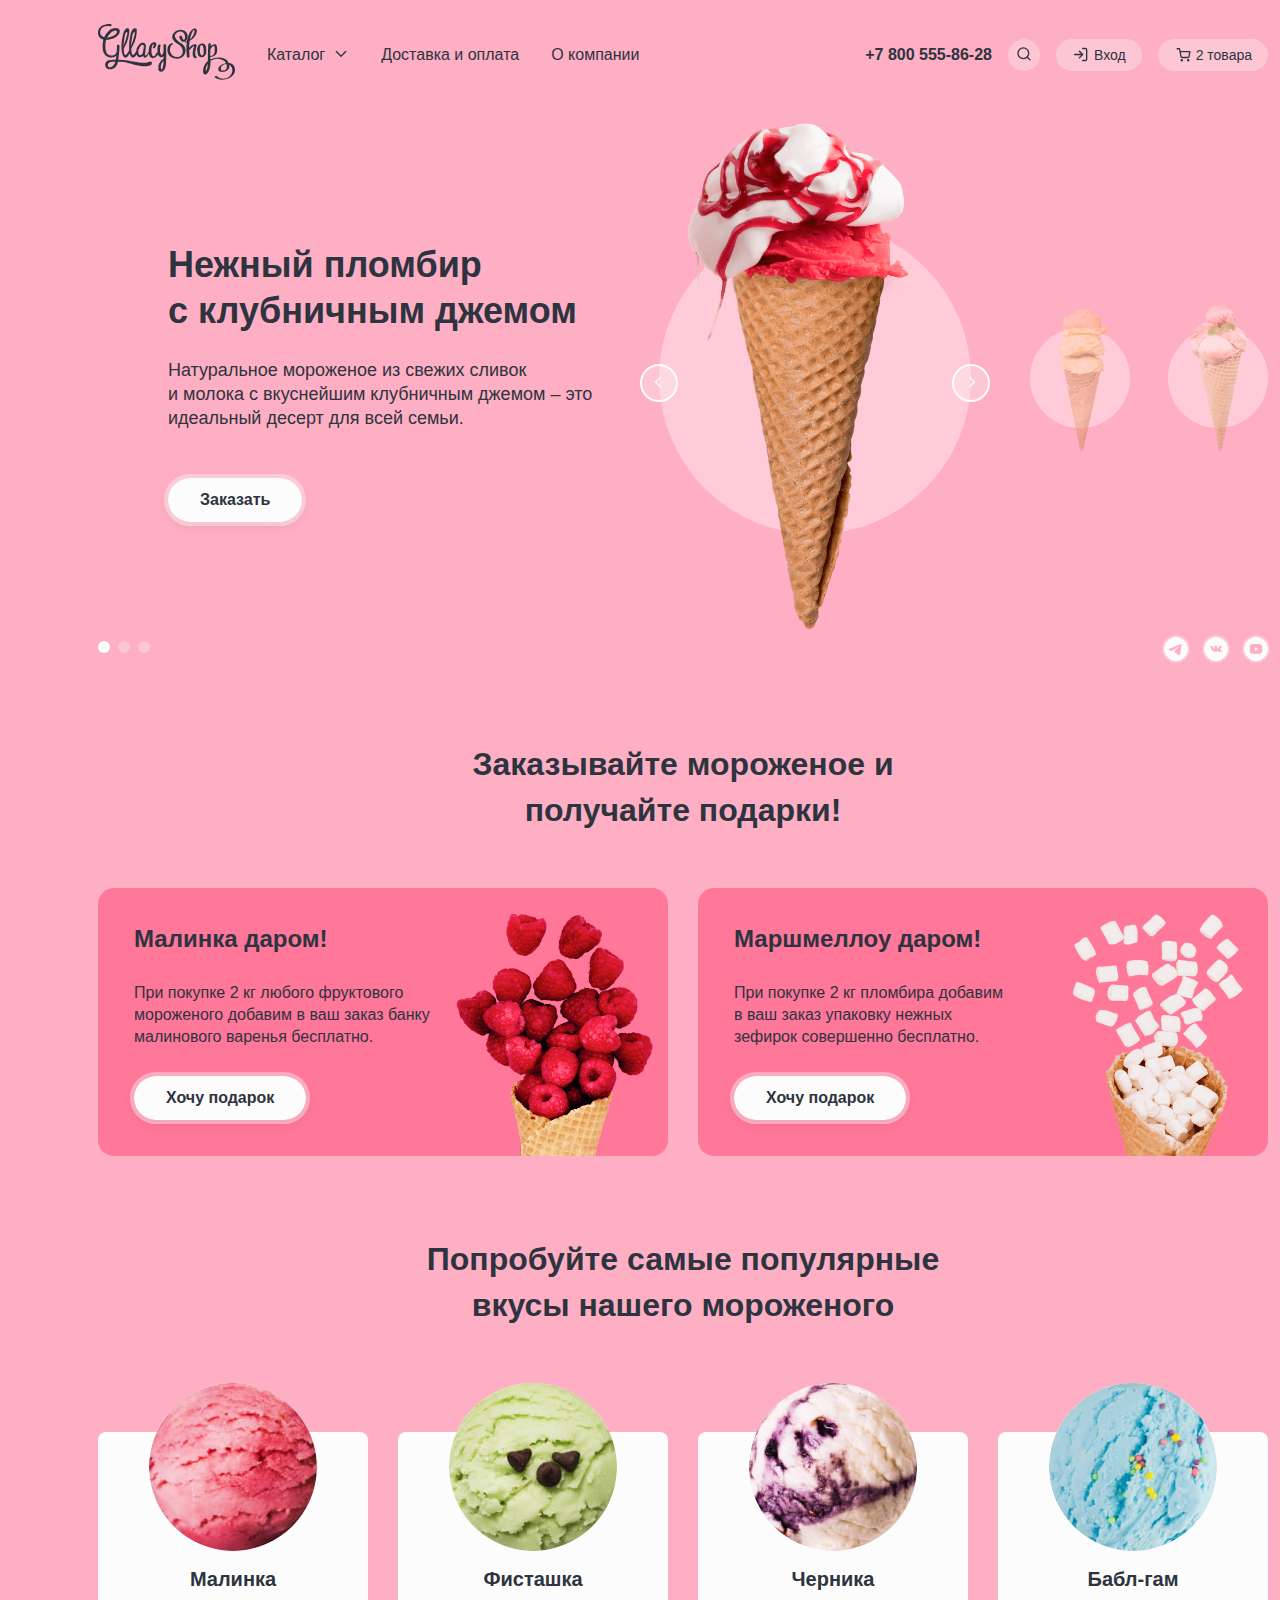
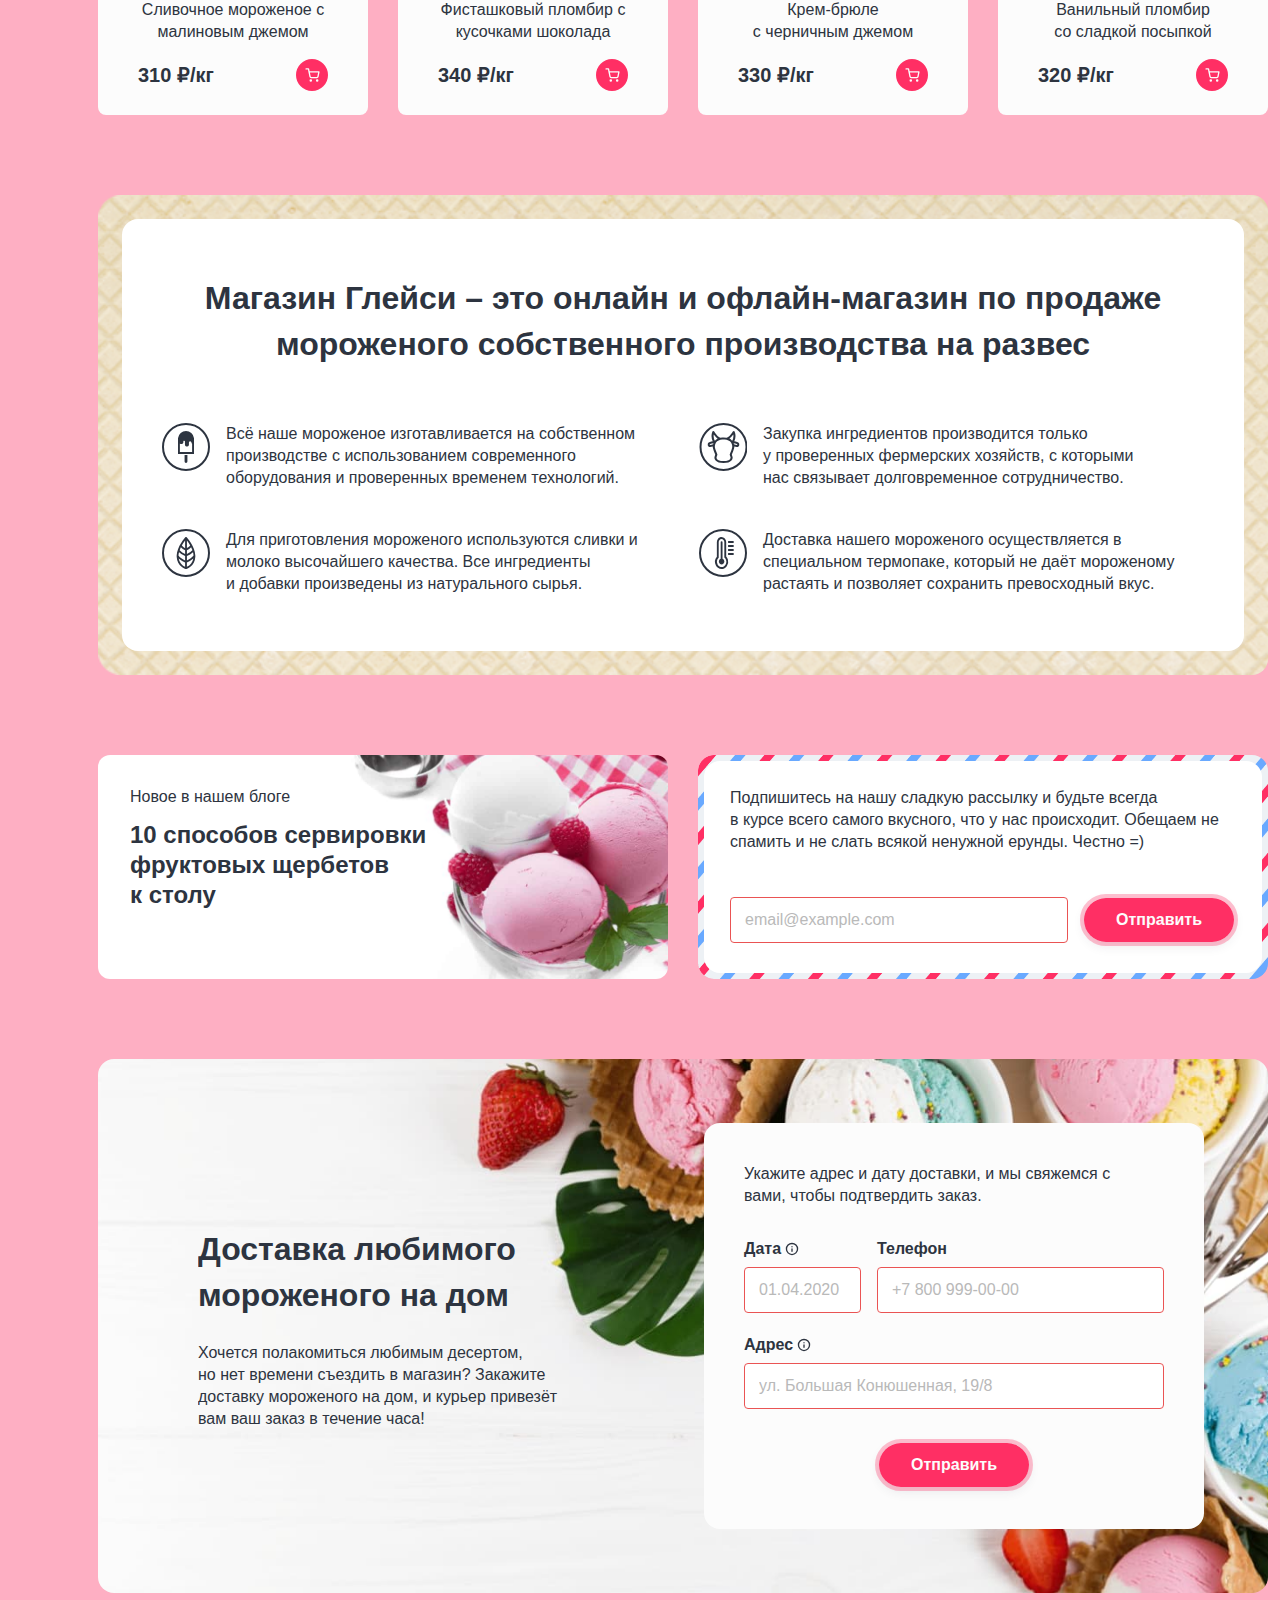
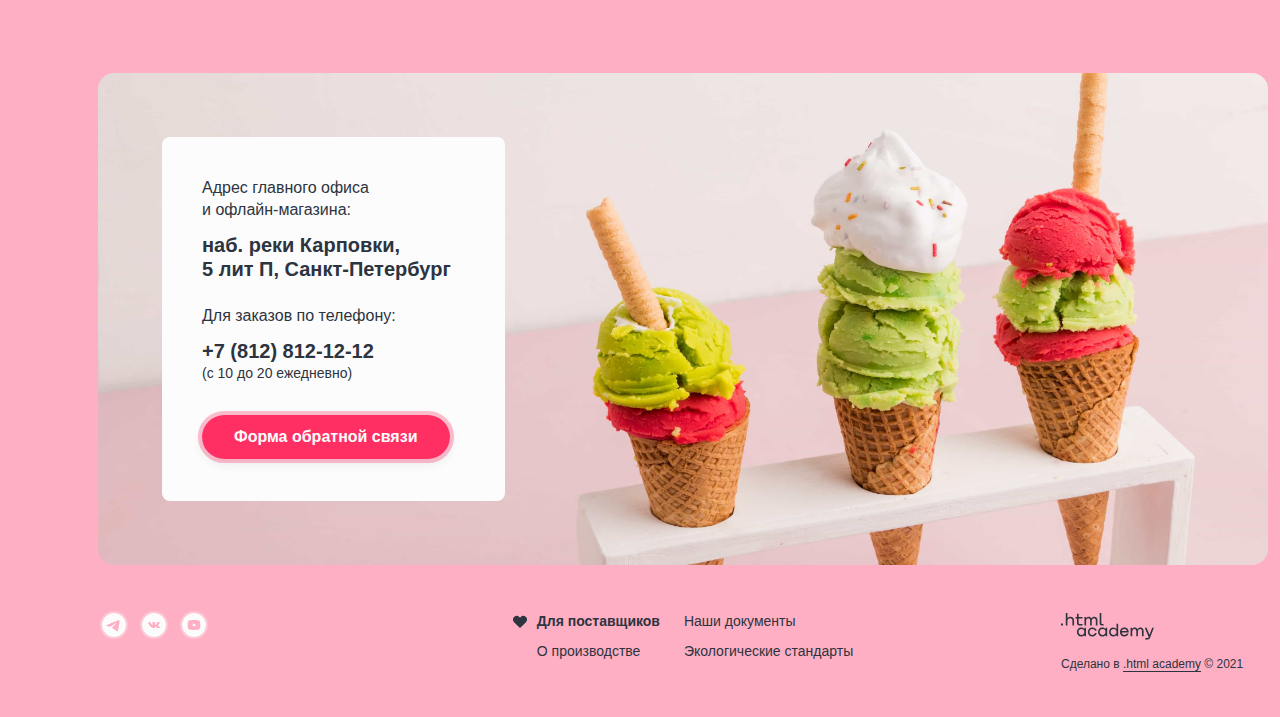
==== commit eccc520d: "Проверяет макет по критериям" ====
--- a/index.html
+++ b/index.html
@@ -4,6 +4,7 @@
   <head>
     <meta charset="utf-8">
     <title>HTML Academy: Глейси</title>
+    <link rel="icon" type="image/png" sizes="32x32" href="images/favicon-32x32.png">
     <link rel="stylesheet" href="styles/styles.css">
   </head>
 
@@ -11,9 +12,9 @@
     <header class="page-header">
       <nav class="navigation">
         <a class="navigation-link logo">
-          <span class="visually-hidden">Glassy shop</span>
+          <span class="visually-hidden">Glassy shop.</span>
           <img class="page-header-logo" src="images/logo.svg" width="137" height="56"
-            alt="Логотип магазин мороженого «Glassy shop»">
+            alt="Логотип магазин мороженого «Glassy shop».">
         </a>
         <ul class="navigation-list navigation-info">
           <li class="navigation-item">
@@ -54,7 +55,7 @@
                   d="M1.663 6.188a4.667 4.667 0 1 1 8.028 3.237.673.673 0 0 0-.123.124 4.667 4.667 0 0 1-7.904-3.361Zm8.412 4.688a5.975 5.975 0 0 1-3.745 1.312 6 6 0 1 1 6-6 5.975 5.975 0 0 1-1.312 3.745l2.45 2.45a.667.667 0 0 1 0 .943.667.667 0 0 1-.943 0l-2.45-2.45Z"
                   clip-rule="evenodd" />
               </svg>
-              <span class="visually-hidden">Поиск</span></a>
+              <span class="visually-hidden">Поиск.</span></a>
             <div class="popover popover-search">
               <form class="search-form" action="https://echo.htmlacademy.ru/" method="post">
                 <input class="search-form-field field" type="text" id="search-login" name="search-login"
@@ -75,12 +76,12 @@
                 <h2 class="popover-title">Личный кабинет</h2>
                 <form class="auth-form" action="https://echo.htmlacademy.ru/" method="post">
                   <p class="field-group">
-                    <label class="visually-hidden" for="auth-login">Логин</label>
+                    <label class="visually-hidden" for="auth-login">Логин.</label>
                     <input class="auth-form-field field" type="text" id="auth-login" name="auth-login"
                       placeholder="email@example.com">
                   </p>
                   <p class="field-group">
-                    <label class="visually-hidden" for="auth-password">Пароль</label>
+                    <label class="visually-hidden" for="auth-password">Пароль.</label>
                     <input class="auth-form-field field" type="password" id="auth-password" name="auth-password"
                       placeholder="&#x25CF;&#x25CF;&#x25CF;&#x25CF;&#x25CF;&#x25CF;">
                   </p>
@@ -108,35 +109,35 @@
                   <li class="cart-item">
                     <div class="cart-item-wrapper">
                       <img class="cart-item-image" src="images/catalog/ice-cream/raspberry.jpg" width="46" height="46"
-                        alt="Мороженое 'Малинка'">
+                        alt="Мороженое 'Малинка'.">
                       <p class="cart-item-title">Малинка</p>
                       <p class="cart-item-subtitle">1 кг х 310 ₽</p>
                     </div>
                     <p class="cart-item-price">310 ₽</p>
-                    <button type="button" class="cart-item-button">
+                    <button class="cart-item-button" type="button">
                       <svg width="16" height="16" fill="none" viewBox="0 0 16 16">
                         <path fill="currentColor" fill-rule="evenodd"
                           d="M12.803 4.138a.667.667 0 1 0-.943-.943L8 7.056l-3.862-3.86a.667.667 0 1 0-.943.942L7.056 8l-3.86 3.861a.667.667 0 1 0 .942.943L8 8.942l3.861 3.861a.667.667 0 1 0 .943-.943L8.942 8l3.861-3.862Z"
                           clip-rule="evenodd" />
                       </svg>
-                      <span class="visually-hidden">Удалить из корзины</span>
+                      <span class="visually-hidden">Удалить из корзины.</span>
                     </button>
                   </li>
                   <li class="cart-item">
                     <div class="cart-item-wrapper">
                       <img class="cart-item-image" src="images/catalog/ice-cream/bubble-gum.jpg" width="46" height="46"
-                        alt="Мороженое 'Бабл-гам'">
+                        alt="Мороженое 'Бабл-гам'.">
                       <p class="cart-item-title">Бабл-гам</p>
                       <p class="cart-item-subtitle">1,5 кг х 320 ₽</p>
                     </div>
                     <p class="cart-item-price">480 ₽</p>
-                    <button type="button" class="cart-item-button">
+                    <button class="cart-item-button" type="button">
                       <svg width="16" height="16" fill="none" viewBox="0 0 16 16">
                         <path fill="currentColor" fill-rule="evenodd"
                           d="M12.803 4.138a.667.667 0 1 0-.943-.943L8 7.056l-3.862-3.86a.667.667 0 1 0-.943.942L7.056 8l-3.86 3.861a.667.667 0 1 0 .942.943L8 8.942l3.861 3.861a.667.667 0 1 0 .943-.943L8.942 8l3.861-3.862Z"
                           clip-rule="evenodd" />
                       </svg>
-                      <span class="visually-hidden">Удалить из корзины</span>
+                      <span class="visually-hidden">Удалить из корзины.</span>
                     </button>
                   </li>
                 </ul>
@@ -156,7 +157,7 @@
 
     <main class="main-index main-container">
       <div class="page-container">
-        <h1 class="visually-hidden">Магазин мороженого «Glassy shop»</h1>
+        <h1 class="visually-hidden">Магазин мороженого «Glassy shop».</h1>
         <section class="ice-cream-choice">
           <div class="choice-container">
             <h2 class="choice-title">Нежный пломбир <br>с клубничным джемом</h2>
@@ -170,39 +171,39 @@
                 <path fill-rule="evenodd" clip-rule="evenodd"
                   d="M8.86 13.14a.66.66 0 0 0 .95-.95L5.6 8l4.2-4.2a.67.67 0 0 0-.95-.94L4.2 7.52a.66.66 0 0 0 0 .94l4.66 4.68Z" />
               </svg>
-              <span class="visually-hidden">Предыдущее мороженое</span>
+              <span class="visually-hidden">Предыдущее мороженое.</span>
             </button>
-            <div class="choice-slider">
-              <div class="bg-slider-current"><img class="choice-slider-current" src="images/ice-cream-strawberry.png"
-                  width="306" height="507" alt="Нежный пломбир с клубничным джемом"></div>
-              <div class="bg-slider"><img class="choice-slider-next" src="images/ice-cream-banana-small.png" width="66"
-                  height="150" alt="Сливочное мороженое со вкусом банана"></div>
-              <div class="bg-slider"><img class="choice-slider-next" src="images/ice-cream-marshmallow-small.png"
-                  width="66" height="150" alt="Карамельный пломбир с маршмеллоу"></div>
-            </div>
+            <ul class="choice-slider">
+              <li class="bg-slider-current"><img class="choice-slider-current" src="images/ice-cream-strawberry.png"
+                  width="306" height="507" alt="Нежный пломбир с клубничным джемом."></li>
+              <li class="bg-slider"><img class="choice-slider-next" src="images/ice-cream-banana-small.png" width="66"
+                  height="150" alt="Сливочное мороженое со вкусом банана"></li>
+              <li class="bg-slider"><img class="choice-slider-next" src="images/ice-cream-marshmallow-small.png"
+                  width="66" height="150" alt="Карамельный пломбир с маршмеллоу."></li>
+            </ul>
             <button class="slider-button slider-next" type="button">
               <svg class="slider-button-icon" width="16" height="16" viewBox="0 0 16 16">
                 <path fill-rule="evenodd" clip-rule="evenodd"
                   d="M7.14 2.86a.66.66 0 1 0-.95.95L10.4 8l-4.2 4.2a.67.67 0 0 0 .95.94l4.66-4.67a.66.66 0 0 0 0-.94L7.15 2.86Z" />
               </svg>
-              <span class="visually-hidden">Следующее мороженое</span>
+              <span class="visually-hidden">Следующее мороженое.</span>
             </button>
           </div>
           <footer class="choice">
             <ol class="choice-slider-pagination">
               <li class="slider-pagination-item">
                 <button class="slider-pagination-button slider-pagination-button-current" type="button"><span
-                    class="visually-hidden">1 фото</span></button>
+                    class="visually-hidden">1 фото.</span></button>
               </li>
               <li class="slider-pagination-item">
                 <button class="slider-pagination-button" type="button"><span class="visually-hidden">2
-                    фото</span></button>
+                    фото.</span></button>
               </li>
               <li class="slider-pagination-item">
                 <button class="slider-pagination-button" type="button">
 
                   <span class="visually-hidden">3
-                    фото</span></button>
+                    фото.</span></button>
               </li>
             </ol>
             <ul class="choice-social-list">
@@ -213,7 +214,7 @@
                     <path fill-rule="evenodd" clip-rule="evenodd"
                       d="M24 12a12 12 0 1 1-24 0 12 12 0 0 1 24 0ZM12.43 8.86c-1.17.48-3.5 1.49-7 3.01-.57.23-.86.45-.9.67-.04.36.42.5 1.04.7l.27.08c.6.2 1.43.44 1.86.45.39 0 .82-.16 1.3-.48 3.27-2.21 4.96-3.33 5.06-3.35.08-.02.18-.04.25.02.07.07.07.18.06.22-.05.19-1.84 1.86-2.77 2.72a28.24 28.24 0 0 0-.82.79c-.57.54-1 .96.02 1.63.5.32.89.59 1.28.85a88.77 88.77 0 0 0 1.8 1.23c.5.35.95.67 1.5.62.32-.03.65-.33.82-1.23.4-2.13 1.18-6.73 1.36-8.63.01-.16 0-.31-.02-.47a.5.5 0 0 0-.17-.33.78.78 0 0 0-.46-.14c-.46.01-1.15.25-4.48 1.64Z" />
                   </svg>
-                  <span class="visually-hidden">Телеграм</span>
+                  <span class="visually-hidden">Телеграм.</span>
                 </a>
               </li>
               <li class="choice-social-item">
@@ -223,7 +224,7 @@
                     <path fill-rule="evenodd" clip-rule="evenodd"
                       d="M24 12a12 12 0 1 1-24 0 12 12 0 0 1 24 0Zm-11.41 2.97h-.72s-1.58.09-2.98-1.18C7.37 12.4 6.03 9.65 6.03 9.65s-.07-.18 0-.27c.1-.1.36-.1.36-.1l1.72-.01s.16.02.27.1c.1.05.15.17.15.17s.28.61.65 1.17c.71 1.08 1.05 1.32 1.29 1.2.35-.16.25-1.53.25-1.53s0-.5-.18-.71c-.14-.17-.41-.22-.53-.24-.1-.01.06-.2.26-.3.31-.13.86-.13 1.5-.13.5 0 .65.03.84.07.46.1.44.41.41 1.08l-.02.7v.18c-.01.34-.02.73.23.88.13.07.45 0 1.26-1.19.38-.56.66-1.23.66-1.23s.07-.12.16-.17c.1-.05.24-.04.24-.04h1.8s.54-.06.63.15c.1.23-.2.75-.94 1.61-.7.82-1.03 1.12-1 1.38.01.2.23.38.66.72.89.73 1.13 1.1 1.18 1.2l.01.01c.4.58-.44.62-.44.62l-1.6.02s-.34.06-.8-.2a3.94 3.94 0 0 1-.69-.6c-.33-.34-.65-.66-.91-.58-.45.12-.44.96-.44.96s0 .18-.1.28c-.1.1-.32.12-.32.12Z" />
                   </svg>
-                  <span class="visually-hidden">ВКонтакте</span>
+                  <span class="visually-hidden">ВКонтакте.</span>
                 </a>
               </li>
               <li class="choice-social-item">
@@ -233,7 +234,7 @@
                     <path
                       d="m14 11.8-2.8-1.32c-.25-.11-.45.01-.45.29v2.46c0 .28.2.4.45.29L14 12.2c.25-.12.25-.3 0-.42ZM12 0a12 12 0 1 0 0 24 12 12 0 0 0 0-24Zm0 16.88c-6.14 0-6.25-.56-6.25-4.88s.1-4.88 6.25-4.88c6.14 0 6.25.56 6.25 4.88s-.1 4.88-6.25 4.88Z" />
                   </svg>
-                  <span class="visually-hidden">YouTube</span>
+                  <span class="visually-hidden">YouTube.</span>
                 </a>
               </li>
             </ul>
@@ -263,7 +264,7 @@
             <li class="product-card">
               <a class="product-card-link" href="product.html">
                 <img class="product-card-image" src="images/catalog/ice-cream/raspberry.jpg" width="168" height="168"
-                  alt="Мороженое 'Малинка'">
+                  alt="Мороженое 'Малинка'.">
               </a>
               <div class="product-card-content">
                 <a class="product-card-link" href="">
@@ -279,14 +280,14 @@
                         d="M1.17.25a.67.67 0 1 0 0 1.33h1.77l.47 2.34v.05l.97 4.84a1.83 1.83 0 0 0 1.82 1.46h5.62a1.83 1.83 0 0 0 1.82-1.46V8.8l.93-4.86a.67.67 0 0 0-.66-.8h-9.3L4.14.8a.67.67 0 0 0-.66-.54H1.17Zm4.52 8.3-.81-4.07h8.23l-.78 4.07a.5.5 0 0 1-.49.4H6.18a.5.5 0 0 1-.49-.4ZM4.56 12.5a1.25 1.25 0 1 1 2.49 0 1.25 1.25 0 0 1-2.5 0Zm6.37 0a1.25 1.25 0 1 1 2.5 0 1.25 1.25 0 0 1-2.5 0Z" />
                     </svg>
                     <span class="visually-hidden">Положить в
-                      корзину</span></a>
+                      корзину.</span></a>
                 </div>
               </div>
             </li>
             <li class="product-card">
               <a class="product-card-link" href="product.html">
                 <img class="product-card-image" src="images/catalog/ice-cream/pistachio.jpg" width="168" height="168"
-                  alt="Мороженое 'Фисташка'">
+                  alt="Мороженое 'Фисташка'.">
               </a>
               <div class="product-card-content">
                 <a class="product-card-link" href="">
@@ -302,14 +303,14 @@
                         d="M1.17.25a.67.67 0 1 0 0 1.33h1.77l.47 2.34v.05l.97 4.84a1.83 1.83 0 0 0 1.82 1.46h5.62a1.83 1.83 0 0 0 1.82-1.46V8.8l.93-4.86a.67.67 0 0 0-.66-.8h-9.3L4.14.8a.67.67 0 0 0-.66-.54H1.17Zm4.52 8.3-.81-4.07h8.23l-.78 4.07a.5.5 0 0 1-.49.4H6.18a.5.5 0 0 1-.49-.4ZM4.56 12.5a1.25 1.25 0 1 1 2.49 0 1.25 1.25 0 0 1-2.5 0Zm6.37 0a1.25 1.25 0 1 1 2.5 0 1.25 1.25 0 0 1-2.5 0Z" />
                     </svg>
                     <span class="visually-hidden">Положить в
-                      корзину</span></a>
+                      корзину.</span></a>
                 </div>
               </div>
             </li>
             <li class="product-card">
               <a class="product-card-link" href="product.html">
                 <img class="product-card-image" src="images/catalog/ice-cream/blueberry.jpg" width="168" height="168"
-                  alt="Мороженое 'Черника'">
+                  alt="Мороженое 'Черника'.">
               </a>
               <div class="product-card-content">
                 <a class="product-card-link" href="">
@@ -325,14 +326,14 @@
                         d="M1.17.25a.67.67 0 1 0 0 1.33h1.77l.47 2.34v.05l.97 4.84a1.83 1.83 0 0 0 1.82 1.46h5.62a1.83 1.83 0 0 0 1.82-1.46V8.8l.93-4.86a.67.67 0 0 0-.66-.8h-9.3L4.14.8a.67.67 0 0 0-.66-.54H1.17Zm4.52 8.3-.81-4.07h8.23l-.78 4.07a.5.5 0 0 1-.49.4H6.18a.5.5 0 0 1-.49-.4ZM4.56 12.5a1.25 1.25 0 1 1 2.49 0 1.25 1.25 0 0 1-2.5 0Zm6.37 0a1.25 1.25 0 1 1 2.5 0 1.25 1.25 0 0 1-2.5 0Z" />
                     </svg>
                     <span class="visually-hidden">Положить в
-                      корзину</span></a>
+                      корзину.</span></a>
                 </div>
               </div>
             </li>
             <li class="product-card">
               <a class="product-card-link" href="product.html">
                 <img class="product-card-image" src="images/catalog/ice-cream/bubble-gum.jpg" width="168" height="168"
-                  alt="Мороженое 'Бабл-гам'">
+                  alt="Мороженое 'Бабл-гам'.">
               </a>
               <div class="product-card-content">
                 <a class="product-card-link" href="">
@@ -348,7 +349,7 @@
                         d="M1.17.25a.67.67 0 1 0 0 1.33h1.77l.47 2.34v.05l.97 4.84a1.83 1.83 0 0 0 1.82 1.46h5.62a1.83 1.83 0 0 0 1.82-1.46V8.8l.93-4.86a.67.67 0 0 0-.66-.8h-9.3L4.14.8a.67.67 0 0 0-.66-.54H1.17Zm4.52 8.3-.81-4.07h8.23l-.78 4.07a.5.5 0 0 1-.49.4H6.18a.5.5 0 0 1-.49-.4ZM4.56 12.5a1.25 1.25 0 1 1 2.49 0 1.25 1.25 0 0 1-2.5 0Zm6.37 0a1.25 1.25 0 1 1 2.5 0 1.25 1.25 0 0 1-2.5 0Z" />
                     </svg>
                     <span class="visually-hidden">Положить в
-                      корзину</span></a>
+                      корзину.</span></a>
                 </div>
               </div>
             </li>
@@ -356,7 +357,7 @@
         </section>
         <section class="about">
           <div class="about-container">
-            <h2 class="visually-hidden">О магазине Глейси</h2>
+            <h2 class="visually-hidden">О магазине Глейси.</h2>
             <p class="about-title">Магазин Глейси – это онлайн и офлайн-магазин по продаже мороженого собственного
               производства на развес</p>
             <ul class="about-advantages-list">
@@ -392,12 +393,12 @@
           </article>
           <section class="subscribe">
             <div class="subscribe-container">
-              <h2 class="visually-hidden">Подпишитесь на рассылку</h2>
+              <h2 class="visually-hidden">Подпишитесь на рассылку.</h2>
               <p>Подпишитесь на нашу сладкую рассылку и будьте всегда <br> в курсе всего самого вкусного, что у нас
                 происходит.
                 Обещаем не спамить и не слать всякой ненужной ерунды. Честно =)</p>
               <form class="subscribe-form" action="https://echo.htmlacademy.ru/" method="post">
-                <label class="visually-hidden" for="subscribe-email">Email</label>
+                <label class="visually-hidden" for="subscribe-email">Email.</label>
                 <input class="field field-email" placeholder="email@example.com" type="email" name="subscribe-email"
                   id="subscribe-email" required>
                 <button class="button subscribe-button" type="submit">Отправить</button>
@@ -424,13 +425,13 @@
                       <button class="tooltip-toggle" type="button" aria-labelledby="tooltip-label-date">
                         <svg class="tooltip-icon" xmlns="http://www.w3.org/2000/svg" width="14" height="14"
                           fill="currentColor" viewBox="0 0 14 14">
-                          <g clip-path="url(#a)">
+                          <g clip-path="url(#data-tooltip)">
                             <path fill-rule="evenodd"
                               d="M7 2.125a4.875 4.875 0 1 0 0 9.75 4.875 4.875 0 0 0 0-9.75ZM.792 7a6.209 6.209 0 1 1 12.417 0A6.209 6.209 0 0 1 .792 7ZM7 6.333c.368 0 .667.299.667.667v2.217a.667.667 0 0 1-1.334 0V7c0-.368.299-.667.667-.667Zm0-2.216A.667.667 0 0 0 7 5.45h.006a.667.667 0 0 0 0-1.333H7Z"
                               clip-rule="evenodd" />
                           </g>
                           <defs>
-                            <clipPath id="a">
+                            <clipPath id="data-tooltip">
                               <path fill="#fff" d="M0 0h14v14H0z" />
                             </clipPath>
                           </defs>
@@ -452,22 +453,22 @@
                   <span class="form-label form-label-icon">
                     <label class="form-label" for="appointment-adress">Адрес</label>
                     <span class="tooltip">
-                      <button class="tooltip-toggle" type="button" aria-labelledby="tooltip-label-date">
+                      <button class="tooltip-toggle" type="button" aria-labelledby="tooltip-label-adress">
                         <svg class="tooltip-icon" xmlns="http://www.w3.org/2000/svg" width="14" height="14"
                           fill="currentColor" viewBox="0 0 14 14">
-                          <g clip-path="url(#a)">
+                          <g clip-path="url(#adress-tooltip)">
                             <path fill-rule="evenodd"
                               d="M7 2.125a4.875 4.875 0 1 0 0 9.75 4.875 4.875 0 0 0 0-9.75ZM.792 7a6.209 6.209 0 1 1 12.417 0A6.209 6.209 0 0 1 .792 7ZM7 6.333c.368 0 .667.299.667.667v2.217a.667.667 0 0 1-1.334 0V7c0-.368.299-.667.667-.667Zm0-2.216A.667.667 0 0 0 7 5.45h.006a.667.667 0 0 0 0-1.333H7Z"
                               clip-rule="evenodd" />
                           </g>
                           <defs>
-                            <clipPath id="a">
+                            <clipPath id="adress-tooltip">
                               <path fill="#fff" d="M0 0h14v14H0z" />
                             </clipPath>
                           </defs>
                         </svg>
                       </button>
-                      <span class="tooltip-text" role="tooltip" id="tooltip-label-date">Введите название улицы, дома и
+                      <span class="tooltip-text" role="tooltip" id="tooltip-label-adress">Введите название улицы, дома и
                         квартиры</span>
                     </span>
                   </span>
@@ -481,7 +482,7 @@
         </section>
         <section class="contacts">
           <div class="contacts-container">
-            <h2 class="contacts-title visually-hidden">Контакты</h2>
+            <h2 class="contacts-title visually-hidden">Контакты.</h2>
             <h3 class="contacts-subtitle">Адрес главного офиса и офлайн-магазина:</h3>
             <address class="contacts-address">
               <p class="contacts-address-text">наб. реки Карповки, <br> 5 лит П, Санкт-Петербург</p>
@@ -500,7 +501,7 @@
     <footer>
       <div class="page-footer-container">
         <section class="footer-social">
-          <h2 class="visually-hidden">Социальные сети</h2>
+          <h2 class="visually-hidden">Социальные сети.</h2>
           <ul class="choice-social-list footer-social-list">
             <li class="choice-social-item">
               <a class="social-link social-link-telegram" href="https://t.me/htmlacademy">
@@ -509,7 +510,7 @@
                   <path fill-rule="evenodd" clip-rule="evenodd"
                     d="M24 12a12 12 0 1 1-24 0 12 12 0 0 1 24 0ZM12.43 8.86c-1.17.48-3.5 1.49-7 3.01-.57.23-.86.45-.9.67-.04.36.42.5 1.04.7l.27.08c.6.2 1.43.44 1.86.45.39 0 .82-.16 1.3-.48 3.27-2.21 4.96-3.33 5.06-3.35.08-.02.18-.04.25.02.07.07.07.18.06.22-.05.19-1.84 1.86-2.77 2.72a28.24 28.24 0 0 0-.82.79c-.57.54-1 .96.02 1.63.5.32.89.59 1.28.85a88.77 88.77 0 0 0 1.8 1.23c.5.35.95.67 1.5.62.32-.03.65-.33.82-1.23.4-2.13 1.18-6.73 1.36-8.63.01-.16 0-.31-.02-.47a.5.5 0 0 0-.17-.33.78.78 0 0 0-.46-.14c-.46.01-1.15.25-4.48 1.64Z" />
                 </svg>
-                <span class="visually-hidden">Телеграм</span>
+                <span class="visually-hidden">Телеграм.</span>
               </a>
             </li>
             <li class="choice-social-item">
@@ -519,7 +520,7 @@
                   <path fill-rule="evenodd" clip-rule="evenodd"
                     d="M24 12a12 12 0 1 1-24 0 12 12 0 0 1 24 0Zm-11.41 2.97h-.72s-1.58.09-2.98-1.18C7.37 12.4 6.03 9.65 6.03 9.65s-.07-.18 0-.27c.1-.1.36-.1.36-.1l1.72-.01s.16.02.27.1c.1.05.15.17.15.17s.28.61.65 1.17c.71 1.08 1.05 1.32 1.29 1.2.35-.16.25-1.53.25-1.53s0-.5-.18-.71c-.14-.17-.41-.22-.53-.24-.1-.01.06-.2.26-.3.31-.13.86-.13 1.5-.13.5 0 .65.03.84.07.46.1.44.41.41 1.08l-.02.7v.18c-.01.34-.02.73.23.88.13.07.45 0 1.26-1.19.38-.56.66-1.23.66-1.23s.07-.12.16-.17c.1-.05.24-.04.24-.04h1.8s.54-.06.63.15c.1.23-.2.75-.94 1.61-.7.82-1.03 1.12-1 1.38.01.2.23.38.66.72.89.73 1.13 1.1 1.18 1.2l.01.01c.4.58-.44.62-.44.62l-1.6.02s-.34.06-.8-.2a3.94 3.94 0 0 1-.69-.6c-.33-.34-.65-.66-.91-.58-.45.12-.44.96-.44.96s0 .18-.1.28c-.1.1-.32.12-.32.12Z" />
                 </svg>
-                <span class="visually-hidden">ВКонтакте</span>
+                <span class="visually-hidden">ВКонтакте.</span>
               </a>
             </li>
             <li class="choice-social-item">
@@ -529,7 +530,7 @@
                   <path
                     d="m14 11.8-2.8-1.32c-.25-.11-.45.01-.45.29v2.46c0 .28.2.4.45.29L14 12.2c.25-.12.25-.3 0-.42ZM12 0a12 12 0 1 0 0 24 12 12 0 0 0 0-24Zm0 16.88c-6.14 0-6.25-.56-6.25-4.88s.1-4.88 6.25-4.88c6.14 0 6.25.56 6.25 4.88s-.1 4.88-6.25 4.88Z" />
                 </svg>
-                <span class="visually-hidden">YouTube</span>
+                <span class="visually-hidden">YouTube.</span>
               </a>
             </li>
           </ul>
@@ -544,7 +545,7 @@
         </section>
         <section class="footer-about">
           <a class="htmlacademy-link" href="https://htmlacademy.ru/"><img class="logo-html"
-              src="images/logo_htmlacademy.svg" width="93" height="27" alt="Логотип HTML Academy"></a>
+              src="images/logo_htmlacademy.svg" width="93" height="27" alt="Логотип HTML Academy."></a>
           <p class="about-text">Сделано в <a class="htmlacademy-link" href="https://htmlacademy.ru/">.html academy</a>
             &#169; 2021</p>
         </section>
@@ -553,24 +554,24 @@
 
     <div class="modal-container modal-container-close">
       <div class="modal modal-feedback">
-        <button class="modal-close-button">
-          <span class="visually-hidden">Закрыть</span>
+        <button class="modal-close-button" type="button">
+          <span class="visually-hidden">Закрыть.</span>
         </button>
         <section class="modal-content">
           <h2 class="modal-title">Мы обязательно ответим вам!</h2>
           <form class="feedback-form" action="https://echo.htmlacademy.ru/" method="post">
             <p class="field-group">
-              <label class="visually-hidden" for="feedback-name">Имя и фамилия</label>
+              <label class="visually-hidden" for="feedback-name">Имя и фамилия.</label>
               <input class="feedback-form-field field" type="text" id="feedback-name" name="feedback-name"
                 placeholder="Имя и фамилия" required>
             </p>
             <p class="field-group">
-              <label class="visually-hidden" for="feedback-email">Пароль</label>
+              <label class="visually-hidden" for="feedback-email">Пароль.</label>
               <input class="feedback-form-field field" type="email" id="feedback-email" name="feedback-email"
                 placeholder="email@example.com" required>
             </p>
             <p class="field-group">
-              <label class="visually-hidden" for="feedback-request">В свободной форме</label>
+              <label class="visually-hidden" for="feedback-request">В свободной форме.</label>
               <textarea class="feedback-form-field field" name="feedback-request" id="feedback-request" cols="30"
                 rows="6" placeholder="В свободной форме"></textarea>
             </p>
--- a/styles/styles.css
+++ b/styles/styles.css
@@ -1,1903 +1,1907 @@
 @font-face {
-    font-family: "Inter";
-    font-style: normal;
-    font-weight: 400;
-    src: url(../fonts/inter-400.woff2) format("woff2");
-    font-display: swap;
+  font-family: "Inter";
+  font-style: normal;
+  font-weight: 400;
+  src: url("../fonts/inter-400.woff2") format("woff2");
+  font-display: swap;
 }
 
 @font-face {
-    font-family: "Inter";
-    font-style: normal;
-    font-weight: 700;
-    src: url(../fonts/inter-700.woff2) format("woff2");
-    font-display: swap;
+  font-family: "Inter";
+  font-style: normal;
+  font-weight: 700;
+  src: url("../fonts/inter-700.woff2") format("woff2");
+  font-display: swap;
 }
 
 @font-face {
-    font-family: "Inter";
-    font-style: normal;
-    font-weight: 900;
-    src: url(../fonts/inter-900.woff2) format("woff2");
-    font-display: swap;
+  font-family: "Inter";
+  font-style: normal;
+  font-weight: 900;
+  src: url("../fonts/inter-900.woff2") format("woff2");
+  font-display: swap;
 }
 
 html {
-    height: 100%;
+  height: 100%;
 }
 
 body {
-    margin: 0;
-    display: flex;
-    flex-direction: column;
-    min-height: 100%;
-    font-family: "Inter", sans-serif;
-    font-size: 16px;
-    line-height: 22px;
-    color: #2D3440;
-    background-color: #FEAFC3;
+  min-width: 1366px;
+  margin: 0;
+  display: flex;
+  flex-direction: column;
+  min-height: 100%;
+  font-family: "Inter", sans-serif;
+  font-size: 16px;
+  line-height: 22px;
+  color: #2d3440;
+  background-color: #feafc3;
 }
 
 .visually-hidden {
-    position: absolute;
-    width: 1px;
-    height: 1px;
-    margin: -1px;
-    padding: 0;
-    border: 0;
-    clip: rect(0 0 0 0);
-    overflow: hidden;
+  position: absolute;
+  width: 1px;
+  height: 1px;
+  margin: -1px;
+  padding: 0;
+  border: 0;
+  clip: rect(0 0 0 0);
+  overflow: hidden;
 }
 
 .button {
-    font-family: inherit;
-    font-size: 16px;
-    font-weight: 700;
-    line-height: 20px;
-    text-align: center;
-    padding: 12px 32px;
-    text-decoration: none;
-    color: #2D3440;
-    background-color: #FCFCFC;
-    outline: 4px solid rgba(252, 252, 252, 0.4);
-    box-shadow: 0 4px 12px rgba(45, 52, 64, 0.1);
-    border-radius: 26px;
-    border: none;
-    cursor: pointer;
-    display: inline-block;
+  font-family: inherit;
+  font-size: 16px;
+  font-weight: 700;
+  line-height: 20px;
+  text-align: center;
+  padding: 12px 32px;
+  text-decoration: none;
+  color: #2d3440;
+  background-color: #fcfcfc;
+  outline: 4px solid rgba(252, 252, 252, 0.4);
+  box-shadow: 0 4px 12px rgba(45, 52, 64, 0.1);
+  border-radius: 26px;
+  border: none;
+  cursor: pointer;
+  display: inline-block;
 }
 
 .button:hover {
-    background: rgba(252, 252, 252, 0.4);
-    outline: 4px solid #FCFCFC;
-    box-shadow: 0 4px 15px rgba(133, 133, 133, 0.15);
+  background: rgba(252, 252, 252, 0.4);
+  outline: 4px solid #fcfcfc;
+  box-shadow: 0 4px 15px rgba(133, 133, 133, 0.15);
 }
 
 .button:focus {
-    background: rgba(252, 252, 252, 0.5);
-    outline: 2px solid #2D3440;
+  background: rgba(252, 252, 252, 0.5);
+  outline: 2px solid #2d3440;
 }
 
 .button:active {
-    background: #FCFCFC;
-    outline: 2px solid #2D3440;
+  background: #fcfcfc;
+  outline: 2px solid #2d3440;
 }
 
 .button[type="submit"],
 .button-feedback {
-    background-color: #FF2F64;
-    color: #FCFCFC;
-    outline: 4px solid rgba(255, 47, 100, 0.3);
+  background-color: #ff2f64;
+  color: #fcfcfc;
+  outline: 4px solid rgba(255, 47, 100, 0.3);
 }
 
 .button[type="submit"]:hover,
 .button-feedback:hover {
-    background: rgba(252, 252, 252, 0.3);
-    outline: 4px solid #FF2F64;
-    color: inherit;
+  background: rgba(252, 252, 252, 0.3);
+  outline: 4px solid #ff2f64;
+  color: inherit;
 }
 
 .button[type="submit"]:focus,
 .button-feedback:focus {
-    outline: 2px solid #2D3440;
-    box-shadow: 0 4px 12px rgba(45, 52, 64, 0.1);
+  background-color: #ff2f64;
+  outline: 2px solid #2d3440;
+  box-shadow: 0 4px 12px rgba(45, 52, 64, 0.1);
 }
 
 .button[type="submit"]:active,
 .button-feedback:active {
-    background: #FEAFC3;
-    outline: 2px solid #2D3440;
-    box-shadow: 0 4px 12px rgba(45, 52, 64, 0.1);
+  background: #feafc3;
+  outline: 2px solid #2d3440;
+  box-shadow: 0 4px 12px rgba(45, 52, 64, 0.1);
 }
 
 /* header */
 .navigation {
-    display: flex;
-    width: 1170px;
-    margin: 0 auto;
-    padding: 24px 0;
+  display: flex;
+  width: 1170px;
+  margin: 0 auto;
+  padding: 24px 0;
 }
 
 .navigation-list {
-    display: flex;
-    flex-wrap: wrap;
-    align-items: center;
-    width: 540px;
-    margin: 0;
-    padding: 0;
-    list-style-type: none;
+  display: flex;
+  flex-wrap: wrap;
+  align-items: center;
+  width: 540px;
+  margin: 0;
+  padding: 0;
+  list-style-type: none;
 }
 
 .navigation-user {
-    max-width: 470px;
-    margin-left: auto;
-    justify-content: right;
-    gap: 16px;
+  max-width: 470px;
+  margin-left: auto;
+  justify-content: right;
+  gap: 16px;
 }
 
 .navigation-item {
-    position: relative;
+  position: relative;
 }
 
 .navigation-link {
-    position: relative;
-    display: block;
-    padding: 16px;
-    line-height: 20px;
-    text-align: center;
-    text-decoration: none;
-    color: #2D3440;
+  position: relative;
+  display: block;
+  padding: 8px 16px;
+  line-height: 20px;
+  text-align: center;
+  text-decoration: none;
+  color: #2d3440;
 }
 
 .navigation-link:not(.logo):hover {
-    background-color: rgba(252, 252, 252, 0.5);
-    border-radius: 30px;
-    padding: 8px 16px;
+  background-color: rgba(252, 252, 252, 0.5);
+  border-radius: 30px;
+  padding: 8px 16px;
 }
 
 .navigation-link:not(.logo):focus {
-    background-color: rgba(252, 252, 252, 0.5);
-    border-radius: 30px;
-    padding: 8px 16px;
-    outline: 2px solid #2D3440;
+  background-color: rgba(252, 252, 252, 0.5);
+  border-radius: 30px;
+  padding: 8px 16px;
+  outline: 2px solid #2d3440;
 }
 
 .navigation-link:not(.logo):active {
-    background-color: #FCFCFC;
-    border-radius: 30px;
-    padding: 8px 16px;
+  background-color: #fcfcfc;
+  border-radius: 30px;
+  padding: 8px 16px;
 }
 
 .navigation-user .navigation-link {
-    font-size: 14px;
+  font-size: 14px;
 }
 
 .navigation-user .navigation-link:hover {
-    background-color: rgba(252, 252, 252, 0.5);
-    border-radius: 30px;
-    padding: 16px;
+  background-color: rgba(252, 252, 252, 0.5);
+  border-radius: 30px;
+  padding: 16px;
 }
 
 .navigation-user .navigation-link:focus {
-    background-color: rgba(252, 252, 252, 0.5);
-    border-radius: 30px;
-    padding: 16px;
-    outline: 2px solid #2D3440;
+  background-color: rgba(252, 252, 252, 0.5);
+  border-radius: 30px;
+  padding: 16px;
+  outline: 2px solid #2d3440;
 }
 
 .navigation-user .navigation-link:active {
-    background-color: #FCFCFC;
-    border-radius: 30px;
-    padding: 16px;
+  background-color: #fcfcfc;
+  border-radius: 30px;
+  padding: 16px;
 }
 
 .navigation-user .link-phone:hover,
 .navigation-user .link-phone:focus,
 .navigation-user .link-phone:active {
-    background-color: inherit;
-    padding-right: 0;
+  background-color: inherit;
+  padding: 8px 16px;
+  padding-right: 0;
 }
 
 .navigation-link-text {
-    padding-top: 6px;
-    padding-bottom: 6px;
-    padding-left: 38px;
+  padding-top: 6px;
+  padding-bottom: 6px;
+  padding-left: 38px;
 }
 
 .navigation-user .navigation-link-text:hover,
 .navigation-user .navigation-link-text:focus,
 .navigation-user .navigation-link-text:active {
-    padding-top: 6px;
-    padding-bottom: 6px;
-    padding-left: 38px;
+  padding-top: 6px;
+  padding-bottom: 6px;
+  padding-left: 38px;
+}
+
+.navigation-icon {
+  position: absolute;
+  top: 0;
+  right: 0;
+  bottom: 0;
+  left: 0;
+  margin: 8px auto;
 }
 
 .navigation-link-text .navigation-icon {
-    right: auto;
-    left: 18px;
-    margin: auto 0;
-}
-
-.navigation-icon {
-    position: absolute;
-    top: 0;
-    right: 0;
-    bottom: 0;
-    left: 0;
-    margin: auto;
+  right: auto;
+  left: 18px;
+  margin: auto 0;
 }
 
 .logo {
-    padding: 0;
-    margin-right: 16px;
+  padding: 0;
+  margin-right: 16px;
 }
 
 .navigation-catalog {
-    padding-right: 40px;
+  padding-right: 40px;
 }
 
 .navigation-info .navigation-catalog:hover,
 .navigation-info .navigation-catalog:focus,
 .navigation-info .navigation-catalog:active {
-    padding-right: 40px;
+  padding-right: 40px;
 }
 
 .navigation-catalog .navigation-icon {
-    left: auto;
-    right: 16px;
-    top: -5px;
-    margin: auto 0;
+  left: auto;
+  right: 16px;
+  top: -5px;
+  margin: auto 0;
 }
 
 .link-phone {
-    padding-right: 0;
+  padding-right: 0;
 }
 
 .navigation-phone .navigation-link {
-    font-weight: 700;
-    font-size: 16px;
+  font-weight: 700;
+  font-size: 16px;
 }
 
 .navigation-user .navigation-item {
-    background-color: rgba(252, 252, 252, 0.3);
-    border-radius: 30px;
-    min-width: 32px;
-    min-height: 32px;
+  background-color: rgba(252, 252, 252, 0.3);
+  border-radius: 30px;
+  min-width: 32px;
+  min-height: 32px;
 }
 
 .navigation-user .navigation-phone {
-    background-color: inherit;
+  background-color: inherit;
 }
 
 /* index */
 .main-container {
-    flex-grow: 1;
+  flex-grow: 1;
 }
 
 .page-container {
-    width: 1170px;
-    margin: 0 auto;
+  width: 1170px;
+  margin: 0 auto;
 }
 
 .ice-cream-choice {
-    display: flex;
-    flex-wrap: wrap;
-    margin-bottom: 80px;
-    padding-top: 21px;
+  display: flex;
+  flex-wrap: wrap;
+  margin-bottom: 80px;
+  padding-top: 10px;
 }
 
 .slider-container {
-    position: relative;
+  position: relative;
 }
 
 .slider-button {
-    position: absolute;
-    width: 38px;
-    height: 38px;
-    background-color: rgba(252, 252, 252, 0.3);
-    cursor: pointer;
-    border-radius: 50%;
-    border: 2px solid #FCFCFC;
-    box-sizing: border-box;
+  position: absolute;
+  width: 38px;
+  height: 38px;
+  background-color: rgba(252, 252, 252, 0.3);
+  cursor: pointer;
+  border-radius: 50%;
+  border: 2px solid #fcfcfc;
+  box-sizing: border-box;
 }
 
 .slider-prev {
-    left: 2px;
-    top: 235px;
+  left: 42px;
+  top: 245px;
 }
 
 .slider-next {
-    left: 314px;
-    bottom: 235px;
+  left: 354px;
+  top: 245px;
 }
 
 .slider-button-icon {
-    fill: #FCFCFC;
+  fill: #fcfcfc;
 }
 
 .slider-button:hover {
-    background-color: #FCFCFC;
+  background-color: #fcfcfc;
 }
 
 .slider-button:hover .slider-button-icon {
-    fill: #2D3440;
+  fill: #2d3440;
 }
 
 .slider-button:focus {
-    background-color: rgba(252, 252, 252, 0.3);
-    border: 2px solid #2D3440;
+  background-color: rgba(252, 252, 252, 0.3);
+  border: 2px solid #2d3440;
 }
 
 .slider-button:focus .slider-button-icon {
-    fill: #2D3440;
+  fill: #2d3440;
 }
 
 .slider-button:active {
-    background-color: rgba(252, 252, 252, 0.5);
-    border: none;
+  background-color: rgba(252, 252, 252, 0.5);
+  border: none;
 }
 
 .slider-button:active .slider-button-icon {
-    fill: #2D3440;
+  fill: #2d3440;
 }
 
 .choice-container {
-    margin-left: auto;
+  margin-left: auto;
+  max-width: 430px;
 }
 
 .choice-slider {
-    display: flex;
-    min-width: 630px;
-    min-height: 507px;
-    justify-content: space-between;
-    align-items: center;
+  display: flex;
+  min-width: 630px;
+  min-height: 486px;
+  justify-content: space-between;
+  align-items: center;
+  list-style-type: none;
 }
 
 .choice-slider-next,
 .choice-slider-current {
-    display: block;
-    margin: auto;
+  display: block;
+  margin: auto;
 }
 
 .choice-slider-current {
-    margin-top: -100px;
+  margin-top: -100px;
+  margin-left: 0;
 }
 
 .choice-slider-next {
-    margin-top: -25px;
+  margin-top: -25px;
 }
 
 .choice {
-    display: flex;
-    flex-wrap: wrap;
-    flex-grow: 1;
-    justify-content: space-between;
+  display: flex;
+  flex-wrap: wrap;
+  flex-grow: 1;
+  justify-content: space-between;
 }
 
 .choice-slider-pagination,
 .choice-social-list {
-    display: flex;
-    list-style-type: none;
-    margin: 0;
-    padding: 0;
-    flex-wrap: wrap;
+  display: flex;
+  list-style-type: none;
+  margin: 0;
+  padding: 0;
+  flex-wrap: wrap;
 }
 
 .slider-pagination-item:not(:last-child) {
-    margin-right: 8px;
+  margin-right: 8px;
 }
 
 .slider-pagination-button {
-    width: 12px;
-    height: 12px;
-    margin: 0;
-    padding: 0;
-    background-color: rgba(252, 252, 252, 0.3);
-    border: none;
-    border-radius: 50%;
-    cursor: pointer;
-    box-sizing: border-box;
+  width: 12px;
+  height: 12px;
+  margin: 0;
+  padding: 0;
+  background-color: rgba(252, 252, 252, 0.3);
+  border: none;
+  border-radius: 50%;
+  cursor: pointer;
+  box-sizing: border-box;
 }
 
 .slider-pagination-button:hover {
-    border: 1px solid #FCFCFC;
+  border: 1px solid #fcfcfc;
 }
 
 .slider-pagination-button:focus {
-    border: 1px solid #2D3440;
+  border: 1px solid #2d3440;
 }
 
 .slider-pagination-button:active {
-    background-color: rgba(252, 252, 252, 0.5);
+  background-color: rgba(252, 252, 252, 0.5);
 }
 
 .slider-pagination-button-current {
-    background-color: #FCFCFC;
+  background-color: #fcfcfc;
 }
 
 .choice-social-item {
-    width: 24px;
-    height: 24px;
-    margin-right: 16px;
+  width: 24px;
+  height: 24px;
+  margin-right: 16px;
 }
 
 .choice-social-item:last-child {
-    margin-right: 0;
+  margin-right: 0;
 }
 
 .social-link {
-    display: block;
-    width: 24px;
-    height: 24px;
-    border-radius: 50%;
-    box-shadow: 0 0 0 2px rgba(252, 252, 252, 0.3);
-    background-color: #FEAFC3;
-    background-position: center;
+  display: block;
+  width: 24px;
+  height: 24px;
+  border-radius: 50%;
+  box-shadow: 0 0 0 2px rgba(252, 252, 252, 0.3);
+  background-color: #feafc3;
+  background-position: center;
 }
 
 .social-icon {
-    margin: auto;
-    box-sizing: border-box;
-}
-
-.social-icon {
-    fill: #FCFCFC;
+  margin: auto;
+  box-sizing: border-box;
+  fill: #fcfcfc;
 }
 
 .social-link:hover {
-    background-color: #2D3440;
+  background-color: #2d3440;
 }
 
 .social-link:active {
-    opacity: 0.5;
-    box-shadow: 0 0 0 2px rgba(252, 252, 252, 0.5);
+  opacity: 0.5;
+  box-shadow: 0 0 0 2px rgba(252, 252, 252, 0.5);
 }
 
 .social-link:focus {
-    background-color: #2D3440;
-    box-shadow: 0 0 0 2px #2D3440;
-    ;
+  background-color: #2d3440;
+  box-shadow: 0 0 0 2px #2d3440;
 }
 
 .choice-title {
-    font-weight: 900;
-    font-size: 36px;
-    line-height: 46px;
-    width: 470px;
-    min-height: 92px;
-    margin-top: 111px;
-    margin-bottom: 24px;
+  font-weight: 900;
+  font-size: 36px;
+  line-height: 46px;
+  width: 470px;
+  min-height: 92px;
+  margin-top: 123px;
+  margin-bottom: 24px;
 }
 
 .choice-description {
-    font-size: 18px;
-    line-height: 24px;
-    width: 429px;
-    min-height: 72px;
-    margin-top: 0;
-    margin-bottom: 48px;
+  font-size: 18px;
+  line-height: 24px;
+  width: 429px;
+  min-height: 72px;
+  margin-top: 0;
+  margin-bottom: 48px;
 }
 
 .bg-slider-current,
 .bg-slider {
-    background-color: #FFCBD8;
-    border-radius: 50%;
-
+  background-color: #ffcbd8;
+  border-radius: 50%;
 }
 
 .bg-slider-current {
-    margin: 21px;
-    width: 312px;
-    height: 312px;
+  margin: 21px;
+  width: 312px;
+  height: 312px;
 }
 
 .bg-slider {
-    width: 100px;
-    height: 100px;
+  width: 100px;
+  height: 100px;
 }
 
 /* presents */
 .presents {
-    margin-bottom: 80px;
+  margin-bottom: 50px;
 }
 
 .presents h2,
 .popular-tastes h2 {
-    font-weight: 900;
-    font-size: 32px;
-    line-height: 46px;
-    text-align: center;
-    min-height: 92px;
-    margin: 0 auto;
-    margin-bottom: 55px;
+  font-weight: 900;
+  font-size: 32px;
+  line-height: 46px;
+  text-align: center;
+  min-height: 92px;
+  margin: 0 auto;
+  margin-bottom: 55px;
 }
 
 .presents h2 {
-    width: 434px;
+  width: 434px;
 }
 
 .presents-container {
-    display: flex;
-    flex-wrap: wrap;
-    justify-content: space-between;
+  display: flex;
+  flex-wrap: wrap;
+  justify-content: space-between;
 }
 
 .popular-tastes h2 {
-    width: 527px;
+  width: 527px;
+  margin-bottom: 104px;
 }
 
 .present {
-    width: 570px;
-    min-height: 268px;
-    background-color: #FF7799;
-    border-radius: 16px;
-    background-size: 219px 268px;
-    background-repeat: no-repeat;
-    background-position: right;
-    padding: 36px;
-    box-sizing: border-box;
+  width: 570px;
+  min-height: 268px;
+  background-color: #ff7799;
+  border-radius: 16px;
+  background-size: 219px 268px;
+  background-repeat: no-repeat;
+  background-position: bottom right;
+  padding: 36px;
+  box-sizing: border-box;
+  margin-bottom: 30px;
 }
 
 .raspberry {
-    background-image: url(../images/backgroungs/strawberry-bg.png);
+  background-image: url("../images/backgroungs/strawberry-bg.png");
 }
 
 .marshmallow {
-    background-image: url(../images/backgroungs/marshmallow-bg.png);
+  background-image: url("../images/backgroungs/marshmallow-bg.png");
 }
 
 .present-title {
-    font-weight: 700;
-    font-size: 24px;
-    line-height: 30px;
-    margin-top: 0;
-    margin-bottom: 28px;
+  font-weight: 700;
+  font-size: 24px;
+  line-height: 30px;
+  margin-top: 0;
+  margin-bottom: 28px;
 }
 
 .button-present {
-    box-sizing: border-box;
+  box-sizing: border-box;
+  max-width: 328px;
 }
 
 .present-description {
-    width: 328px;
-    min-height: 66px;
-    margin-top: 0;
-    margin-bottom: 28px;
+  width: 328px;
+  min-height: 66px;
+  margin-top: 0;
+  margin-bottom: 28px;
 }
 
 /* product-cards */
-.popular-tastes h2 {
-    margin-bottom: 107px;
-}
 
 .popular-tastes {
-    margin-bottom: 80px;
+  margin-bottom: 80px;
 }
 
 .product-list {
-    list-style-type: none;
-    margin: 0;
-    padding: 0;
-    margin-bottom: 16px;
-    display: grid;
-    grid-template-columns: repeat(4, 270px);
-    gap: 89px 30px;
+  list-style-type: none;
+  margin: 0;
+  padding: 0;
+  margin-bottom: 16px;
+  display: grid;
+  grid-template-columns: repeat(4, 270px);
+  gap: 89px 30px;
 }
 
 .product-card {
-    background: #FCFCFC;
-    border-radius: 8px;
-    display: flex;
-    flex-direction: column;
-    align-items: center;
+  background: #fcfcfc;
+  border-radius: 8px;
+  display: flex;
+  flex-direction: column;
+  align-items: center;
 }
 
 .product-card-content {
-    padding: 16px 40px 24px 40px;
-    display: flex;
-    flex-direction: column;
-    flex-grow: 1;
+  padding: 16px 40px 24px 40px;
+  display: flex;
+  flex-direction: column;
+  flex-grow: 1;
 }
 
 .card-price-wrapper {
-    display: flex;
-    justify-content: space-between;
-    margin-top: auto;
-    align-items: center;
+  display: flex;
+  justify-content: space-between;
+  margin-top: auto;
+  align-items: center;
 }
 
 .product-card-link {
-    text-decoration: none;
-    color: inherit;
+  text-decoration: none;
+  color: inherit;
 }
 
 .product-card-title {
-    font-weight: 700;
-    font-size: 20px;
-    line-height: 24px;
-    margin-top: 0;
-    margin-bottom: 8px;
+  font-weight: 700;
+  font-size: 20px;
+  line-height: 24px;
+  margin-top: 0;
+  margin-bottom: 8px;
 }
 
 .product-card-description,
 .product-card-title {
-    text-align: center;
+  text-align: center;
 }
 
 .product-card-description {
-    width: 190px;
-    min-height: 44px;
-    margin-top: 0;
-    margin-bottom: 16px;
+  width: 190px;
+  min-height: 44px;
+  margin-top: 0;
+  margin-bottom: 16px;
 }
 
 .product-card-price {
-    font-weight: 700;
-    font-size: 20px;
-    line-height: 24px;
+  font-weight: 700;
+  font-size: 20px;
+  line-height: 24px;
 }
 
 .product-card-image {
-    border-radius: 84px;
-    margin-top: -49px;
-    object-fit: contain;
-    display: block;
+  border-radius: 84px;
+  margin-top: -49px;
+  object-fit: contain;
+  display: block;
 }
 
 .product-card-button {
-    background: #FF2F64;
-    border: 2px solid #FF2F64;
-    border-radius: 26px;
-    min-width: 32px;
-    min-height: 32px;
-    box-sizing: border-box;
-    padding: 0;
-    position: relative;
+  background: #ff2f64;
+  border: 2px solid #ff2f64;
+  border-radius: 26px;
+  min-width: 32px;
+  min-height: 32px;
+  box-sizing: border-box;
+  padding: 0;
+  position: relative;
 }
 
 .basket-icon {
-    position: absolute;
-    top: 0;
-    right: 0;
-    bottom: 0;
-    left: 0;
-    margin: auto;
-    fill: #FCFCFC;
+  position: absolute;
+  top: 0;
+  right: 0;
+  bottom: 0;
+  left: 0;
+  margin: auto;
+  fill: #fcfcfc;
 }
 
 .product-card-button:hover {
-    background: rgba(252, 252, 252, 0.3);
-    border: 2px solid #FF2F64;
+  background: rgba(252, 252, 252, 0.3);
+  border: 2px solid #ff2f64;
 }
 
 .product-card-button:hover .basket-icon {
-    fill: #2D3440;
+  fill: #2d3440;
 }
 
 .product-card-button:focus {
-    background: #FF2F64;
-    border: 2px solid #2D3440;
+  background: #ff2f64;
+  border: 2px solid #2d3440;
 }
 
 .product-card-button:focus .basket-icon {
-    fill: #FCFCFC;
+  fill: #fcfcfc;
 }
 
 .product-card-button:active {
-    background: #FFCBD8;
-    border: 2px solid #FF2F64;
+  background: #ffcbd8;
+  border: 2px solid #ff2f64;
 }
 
 .product-card-button:active .basket-icon {
-    fill: #2D3440;
+  fill: #2d3440;
 }
 
 /* about */
 .about {
-    background-image: url(../images/about/wafer.png);
-    border-radius: 16px;
-    background-size: cover;
-    width: 1170px;
-    min-height: 480px;
-    background-repeat: no-repeat;
-    margin: 0 auto;
-    padding-top: 24px;
-    padding-bottom: 24px;
-    box-sizing: border-box;
-    margin-bottom: 80px;
+  background-image: url("../images/about/wafer.png");
+  border-radius: 16px;
+  background-size: cover;
+  width: 1170px;
+  min-height: 480px;
+  background-repeat: no-repeat;
+  margin: 0 auto;
+  padding-top: 24px;
+  padding-bottom: 24px;
+  box-sizing: border-box;
+  margin-bottom: 80px;
 }
 
 .about-container {
-    background-color: #FFFFFF;
-    border-radius: 16px;
-    width: 1122px;
-    min-height: 432px;
-    margin: 0 auto;
-    padding: 56px 40px;
-    box-sizing: border-box;
+  background-color: #ffffff;
+  border-radius: 16px;
+  width: 1122px;
+  min-height: 432px;
+  margin: 0 auto;
+  padding: 56px 40px;
+  box-sizing: border-box;
 }
 
 .about-title {
-    font-weight: 900;
-    font-size: 32px;
-    line-height: 46px;
-    text-align: center;
-    margin: 0 auto;
-    margin-bottom: 56px;
+  font-weight: 900;
+  font-size: 32px;
+  line-height: 46px;
+  text-align: center;
+  margin: 0 auto;
+  margin-bottom: 56px;
 }
 
 .about-advantages-list {
-    list-style-type: none;
-    margin: 0;
-    padding: 0;
-    display: grid;
-    grid-template-columns: 506px 506px;
-    gap: 40px 31px;
+  list-style-type: none;
+  margin: 0;
+  padding: 0;
+  display: grid;
+  grid-template-columns: 506px 506px;
+  gap: 40px 31px;
 }
 
 .about-advantages-item {
-    margin-left: 64px;
+  margin-left: 64px;
 }
 
 .about-advantages-description {
-    margin: 0;
-    position: relative;
+  margin: 0;
+  position: relative;
 }
 
 .about-advantages-description::before {
-    content: "";
-    position: absolute;
-    left: -64px;
-    width: 48px;
-    height: 48px;
+  content: "";
+  position: absolute;
+  left: -64px;
+  width: 48px;
+  height: 48px;
 }
 
 .about-ice-cream::before {
-    background-image: url(..//images/about/ice-cream.svg);
-    background-repeat: no-repeat;
+  background-image: url("..//images/about/ice-cream.svg");
+  background-repeat: no-repeat;
 }
 
 .about-cow::before {
-    background-image: url(..//images/about/cow.svg);
-    background-repeat: no-repeat;
+  background-image: url("..//images/about/cow.svg");
+  background-repeat: no-repeat;
 }
 
 .about-leaf::before {
-    background-image: url(..//images/about/leaf.svg);
-    background-repeat: no-repeat;
+  background-image: url("..//images/about/leaf.svg");
+  background-repeat: no-repeat;
 }
 
 .about-thermometer::before {
-    background-image: url(..//images/about/thermometer.svg);
-    background-repeat: no-repeat;
+  background-image: url("..//images/about/thermometer.svg");
+  background-repeat: no-repeat;
 }
 
 /* news */
 .news-subscribe-container {
-    display: flex;
-    justify-content: space-between;
+  display: flex;
+  justify-content: space-between;
+  margin-bottom: 50px;
+  flex-wrap: wrap;
 }
 
 .news {
-    background-image: url(../images/backgroungs/about-serving.jpg);
-    background-position: -10px center;
-    background-color: #FCFCFC;
-    background-size: 115%;
-    background-repeat: no-repeat;
-    width: 570px;
-    min-height: 224px;
-    border-radius: 12px;
-    padding: 32px;
-    box-sizing: border-box;
-    margin-bottom: 80px;
+  background-image: url("../images/backgroungs/about-serving.jpg");
+  background-position: -10px center;
+  background-color: #fcfcfc;
+  background-size: 115%;
+  background-repeat: no-repeat;
+  width: 570px;
+  min-height: 224px;
+  border-radius: 12px;
+  padding: 32px;
+  box-sizing: border-box;
+  margin-bottom: 30px;
 }
 
 .main-news-link {
-    text-decoration: none;
-    color: #2D3440;
+  text-decoration: none;
+  color: #2d3440;
 }
 
 .main-news-link h2 {
-    font-weight: 400;
-    font-size: 16px;
-    line-height: 20px;
-    margin: 0;
-    margin-bottom: 13px;
+  font-weight: 400;
+  font-size: 16px;
+  line-height: 20px;
+  margin: 0;
+  margin-bottom: 13px;
 }
 
 .main-news-link p {
-    font-weight: 700;
-    font-size: 24px;
-    line-height: 30px;
-    max-width: 303px;
-    margin: 0;
-
+  font-weight: 700;
+  font-size: 24px;
+  line-height: 30px;
+  max-width: 303px;
+  margin: 0;
 }
 
 /* subscribe */
 .subscribe {
-    background-image: url(../images/backgroungs/mail.png);
-    background-size: cover;
-    width: 570px;
-    min-height: 224px;
-    background-repeat: no-repeat;
-    border-radius: 16px;
-    padding-top: 6px;
-    box-sizing: border-box;
-    margin-bottom: 80px;
+  display: flex;
+  background-image: url("../images/backgroungs/mail.png");
+  background-size: cover;
+  width: 570px;
+  min-height: 224px;
+  background-repeat: no-repeat;
+  border-radius: 16px;
+  padding: 6px;
+  box-sizing: border-box;
+  margin-bottom: 30px;
 }
 
 .subscribe-container {
-    background-color: #FFFFFF;
-    width: 558px;
-    min-height: 212px;
-    border-radius: 16px;
-    margin: 0 auto;
-    padding: 26px;
-    padding-right: 28px;
-    box-sizing: border-box;
+  background-color: #ffffff;
+  width: 558px;
+  min-height: 212px;
+  border-radius: 16px;
+  margin: 0 auto;
+  padding: 26px;
+  padding-right: 28px;
+  box-sizing: border-box;
 }
 
 .subscribe-container p {
-    margin: 0;
-    margin-bottom: 44px;
+  margin: 0;
+  margin-bottom: 44px;
 }
 
 .subscribe-form {
-    display: flex;
-    justify-content: space-between;
+  display: flex;
+  justify-content: space-between;
+  align-items: center;
 }
 
 .field-email {
-    flex-grow: 1;
+  flex-grow: 1;
 }
 
 .subscribe-button {
-    margin-left: 16px;
+  margin-left: 16px;
 }
 
 /* appointment */
 .appointment {
-    background-image: url(../images/backgroungs/delivery.jpg);
-    background-position: -55px center;
-    background-color: #FFFFFF;
-    background-size: 105%;
-    background-repeat: no-repeat;
-    border-radius: 16px;
-    width: 1170px;
-    min-height: 534px;
-    transform: scale(-1, 1);
-    margin-bottom: 80px;
+  background-image: url("../images/backgroungs/delivery.jpg");
+  background-position: -55px center;
+  background-color: #ffffff;
+  background-size: 105%;
+  background-repeat: no-repeat;
+  border-radius: 16px;
+  width: 1170px;
+  min-height: 534px;
+  transform: scale(-1, 1);
+  margin-bottom: 80px;
 }
 
 .appointment-container {
-    transform: scale(-1, 1);
-    display: flex;
-    justify-content: space-between;
-    box-sizing: border-box;
-    padding: 64px;
-    padding-left: 100px;
-
+  transform: scale(-1, 1);
+  display: flex;
+  justify-content: space-between;
+  box-sizing: border-box;
+  padding: 64px;
+  padding-left: 100px;
 }
 
 .appointment-title {
-    font-weight: 900;
-    font-size: 32px;
-    line-height: 46px;
-    width: 356px;
-    min-height: 92px;
-    margin-top: 103px;
-    margin-bottom: 24px;
+  font-weight: 900;
+  font-size: 32px;
+  line-height: 46px;
+  width: 356px;
+  min-height: 92px;
+  margin-top: 103px;
+  margin-bottom: 24px;
 }
 
 .appointment-description {
-    width: 371px;
-    min-height: 88px;
-    margin: 0;
+  width: 371px;
+  min-height: 88px;
+  margin: 0;
 }
 
 .appointment-container-form {
-    background-color: #FCFCFC;
-    width: 500px;
-    min-height: 406px;
-    border-radius: 16px;
-    padding: 40px;
-    box-sizing: border-box;
+  background-color: #fcfcfc;
+  width: 500px;
+  min-height: 406px;
+  border-radius: 16px;
+  padding: 40px;
+  box-sizing: border-box;
 }
 
 .appointment-form-description {
-    margin: 0 40px 32px 0;
+  margin: 0 40px 32px 0;
 }
 
 .appointment-form {
-    display: grid;
-    grid-template-columns: 117px 287px;
-    gap: 20px 16px;
+  display: grid;
+  grid-template-columns: 117px 287px;
+  gap: 22px 16px;
 }
 
 .appointment-form-adress {
-    grid-column: 1 / -1;
+  grid-column: 1 / -1;
 }
 
 .tooltip {
-    position: absolute;
-    margin-top: 3px;
-    margin-left: 4px;
-    width: 14px;
-    height: 14px;
+  position: absolute;
+  margin-top: 3px;
+  margin-left: 4px;
+  width: 14px;
+  height: 14px;
 }
 
 .tooltip-toggle {
-    border: none;
-    background-color: transparent;
-    padding: 0;
-    margin: 0;
-    display: block;
+  border: none;
+  background-color: transparent;
+  padding: 0;
+  margin: 0;
+  display: block;
 }
 
 .tooltip-icon {
-    width: 100%;
-    height: 100%;
-    color: #2D3440;
-    display: block;
+  width: 100%;
+  height: 100%;
+  color: #2d3440;
+  display: block;
 }
 
 .tooltip-toggle:hover .tooltip-icon {
-    color: #2D3440;
-    opacity: 0.5;
+  color: #2d3440;
+  opacity: 0.5;
 }
 
 .tooltip-text {
-    background-color: #FFFFFF;
-    color: #565C66;
-    font-size: 12px;
-    line-height: 16px;
-    font-weight: 400;
-    padding: 10px 8px;
-    border-radius: 1px;
-    width: 162px;
-    border: 1px solid #B9B9B9;
-    box-shadow: 0 4px 8px rgba(194, 194, 194, 0.2);
-    position: absolute;
-    left: 100%;
-    margin-left: 9px;
-    top: 50%;
-    transform: translateY(-18px);
-    z-index: 1;
-    display: none;
+  background-color: #ffffff;
+  color: #565c66;
+  font-size: 12px;
+  line-height: 16px;
+  font-weight: 400;
+  padding: 10px 8px;
+  border-radius: 1px;
+  width: 162px;
+  border: 1px solid #b9b9b9;
+  box-shadow: 0 4px 8px rgba(194, 194, 194, 0.2);
+  position: absolute;
+  left: 100%;
+  margin-left: 9px;
+  top: 50%;
+  transform: translateY(-18px);
+  z-index: 1;
+  display: none;
 }
 
 .tooltip-toggle:hover + .tooltip-text,
 .tooltip-toggle:focus + .tooltip-text {
-    display: block;
+  display: block;
 }
 
 .tooltip-text::before {
-    position: absolute;
-    top: 9px;
-    display: block;
-    width: 0;
-    height: 0;
-    border: 7px solid transparent;
-    border-left-width: 0;
-    content: "";
-    left: -8px;
-    border-right-color: #B9B9B9;
-    box-sizing: border-box;
+  position: absolute;
+  top: 9px;
+  display: block;
+  width: 0;
+  height: 0;
+  border: 7px solid transparent;
+  border-left-width: 0;
+  content: "";
+  left: -8px;
+  border-right-color: #b9b9b9;
+  box-sizing: border-box;
 }
 
 .tooltip-text::after {
-    position: absolute;
-    top: 9px;
-    display: block;
-    width: 0;
-    height: 0;
-    border: 7px solid transparent;
-    border-left-width: 0;
-    content: "";
-    left: -7px;
-    border-right-color: #FFFFFF;
-    box-sizing: border-box;
-}
-
-
+  position: absolute;
+  top: 9px;
+  display: block;
+  width: 0;
+  height: 0;
+  border: 7px solid transparent;
+  border-left-width: 0;
+  content: "";
+  left: -7px;
+  border-right-color: #ffffff;
+  box-sizing: border-box;
+}
 
 .field-group {
-    margin: 0;
-    display: flex;
-    flex-direction: column;
+  margin: 0;
+  display: flex;
+  flex-direction: column;
 }
 
 .form-label {
-    font-weight: 700;
-    line-height: 20px;
-    margin-bottom: 8px;
+  font-weight: 700;
+  line-height: 20px;
+  margin-bottom: 8px;
 }
 
 .form-label-icon {
-    position: relative;
-    padding-right: 14px;
+  position: relative;
+  padding-right: 14px;
 }
 
 .info {
-    position: absolute;
-    width: 14px;
-    height: 14px;
-    margin-top: 3px;
-    margin-left: 2px;
-    padding: 0;
-    background-color: transparent;
-    border: none;
-    background-image: url("../images/info.svg");
-    background-repeat: no-repeat;
-    background-position: center;
+  position: absolute;
+  width: 14px;
+  height: 14px;
+  margin-top: 3px;
+  margin-left: 2px;
+  padding: 0;
+  background-color: transparent;
+  border: none;
+  background-image: url("../images/info.svg");
+  background-repeat: no-repeat;
+  background-position: center;
 }
 
 .field {
-    margin: 0;
-    padding: 12px 14px;
-    font-family: "Inter";
-    font-weight: 400;
-    font-size: 16px;
-    line-height: 20px;
-    color: #2D3440;
-    background-color: #FFFFFF;
-    border: 1px solid #B9B9B9;
-    border-radius: 4px;
+  margin: 0;
+  padding: 12px 14px;
+  font-family: "Inter", sans-serif;
+  font-weight: 400;
+  font-size: 16px;
+  line-height: 20px;
+  color: #2d3440;
+  background-color: #ffffff;
+  border: 1px solid #b9b9b9;
+  border-radius: 4px;
 }
 
 .field:hover {
-    border-color: #2D3440;
+  border-color: #2d3440;
 }
 
 .field:focus {
-    outline: 2px solid #2D3440;
+  outline: 2px solid #2d3440;
 }
 
 .field:disabled,
 .field:disabled:hover {
-    color: #2D3440;
-    background-color: #E7E7E7;
-    border-color: #B9B9B9;
+  color: #2d3440;
+  background-color: #e7e7e7;
+  border-color: #b9b9b9;
 }
 
 .field:disabled::placeholder {
-    opacity: 0.65;
+  opacity: 0.65;
 }
 
 .field:invalid {
-    border-color: #EA5454;
+  border-color: #ea5454;
 }
 
 .field:hover:invalid {
-    outline: 2px solid #EA5454;
+  outline: 2px solid #ea5454;
 }
 
 .field::placeholder {
-    color: #B9B9B9;
-    opacity: 1;
+  color: #b9b9b9;
+  opacity: 1;
 }
 
 .appointment-button {
-    display: block;
-    margin: 0 auto;
-    grid-column: 1 / -1;
-    justify-self: center;
-    margin-top: 12px;
+  display: block;
+  margin: 0 auto;
+  grid-column: 1 / -1;
+  justify-self: center;
+  margin-top: 12px;
 }
 
 /* contacts */
 .contacts {
-    background-image: url(../images/backgroungs/contacts.jpg);
-    background-color: #FFFFFF;
-    background-size: cover;
-    background-repeat: no-repeat;
-    border-radius: 16px;
-    width: 1170px;
-    min-height: 492px;
-    background-position: center -80px;
-    box-sizing: border-box;
-    padding: 64px;
+  background-image: url("../images/backgroungs/contacts.jpg");
+  background-color: #ffffff;
+  background-size: cover;
+  background-repeat: no-repeat;
+  border-radius: 16px;
+  width: 1170px;
+  min-height: 492px;
+  background-position: center -80px;
+  box-sizing: border-box;
+  padding: 64px;
 }
 
 .contacts-container {
-    background-color: #FCFCFC;
-    width: 343px;
-    min-height: 364px;
-    border-radius: 8px;
-    padding: 40px;
-    box-sizing: border-box;
+  background-color: #fcfcfc;
+  width: 343px;
+  min-height: 364px;
+  border-radius: 8px;
+  padding: 40px;
+  box-sizing: border-box;
 }
 
 .contacts-subtitle {
-    font-weight: 400;
-    font-size: 16px;
-    line-height: 22px;
-    margin: 0 84px 12px 0;
+  font-weight: 400;
+  font-size: 16px;
+  line-height: 22px;
+  margin: 0 84px 12px 0;
 }
 
 .contacts-subtitle-phone {
-    margin-right: 0;
+  margin-right: 0;
 }
 
 .contacts-address-text {
-    margin: 0;
-    margin-bottom: 24px;
+  margin: 0;
+  margin-bottom: 24px;
 }
 
 .contacts-address-text,
 .contacts-phone {
-    font-style: normal;
-    font-weight: 700;
-    font-size: 20px;
-    line-height: 24px;
-    color: inherit;
-    text-decoration: none;
+  font-style: normal;
+  font-weight: 700;
+  font-size: 20px;
+  line-height: 24px;
+  color: inherit;
+  text-decoration: none;
 }
 
 .contacts-time {
-    font-weight: 400;
-    font-size: 14px;
-    line-height: 20px;
-    margin: 0;
-    margin-bottom: 32px;
+  font-weight: 400;
+  font-size: 14px;
+  line-height: 20px;
+  margin: 0;
+  margin-bottom: 32px;
 }
 
 /* footer */
 .page-footer-container {
-    display: flex;
-    width: 1170px;
-    margin: 0 auto;
-    padding: 42px 0;
-    justify-content: space-between;
+  display: flex;
+  width: 1170px;
+  margin: 0 auto;
+  padding: 45px 0;
+  justify-content: space-between;
 }
 
 .footer-social {
-    min-width: 227px;
-    margin-left: 4px;
-    margin-top: 3px;
+  min-width: 227px;
+  margin-left: 4px;
+  margin-top: 3px;
 }
 
 .footer-navigation-item {
-    vertical-align: center;
+  max-width: 200px;
 }
 
 .footer-about {
-    width: 193px;
-    margin-right: 14px;
+  width: 193px;
+  margin-right: 14px;
 }
 
 .footer-navigation-list {
-    list-style-type: none;
-    margin: 0;
-    padding: 0;
-    display: grid;
-    grid-template-columns: max-content max-content;
-    gap: 8px 24px;
+  list-style-type: none;
+  margin: 0;
+  padding: 0;
+  display: grid;
+  grid-template-columns: max-content max-content;
+  gap: 8px 24px;
 }
 
 .footer-navigation-item a {
-    color: inherit;
-    font-weight: 400;
-    font-size: 14px;
-    line-height: 20px;
-    text-decoration: none;
+  color: inherit;
+  font-weight: 400;
+  font-size: 14px;
+  line-height: 20px;
+  text-decoration: none;
 }
 
 .favorite a {
-    font-weight: 700;
-    position: relative;
+  font-weight: 700;
+  position: relative;
 }
 
 .favorite a::before {
-    content: "";
-    position: absolute;
-    left: -24px;
-    top: 2px;
-    width: 16px;
-    height: 16px;
-    background-image: url(../images/heart.svg);
-    background-repeat: no-repeat;
+  content: "";
+  position: absolute;
+  left: -24px;
+  top: 2px;
+  width: 16px;
+  height: 16px;
+  background-image: url("../images/heart.svg");
+  background-repeat: no-repeat;
 }
 
 .about-text {
-    font-size: 12px;
-    line-height: 16px;
-    margin: 0;
-}
-
-.htmlacademy-link {
-    color: inherit;
+  font-size: 12px;
+  line-height: 16px;
+  margin: 0;
+}
+
+.about-text .htmlacademy-link {
+  color: inherit;
+  text-decoration: none;
+  border-bottom: 1px solid #2d3440;
 }
 
 .logo-html {
-    margin-bottom: 10px;
-    margin-top: 3px;
+  margin-bottom: 10px;
+  margin-top: 3px;
 }
 
 /* catalog */
 .inner-header {
-    padding-top: 27px;
+  padding-top: 27px;
 }
 
 .inner-header-title {
-    font-weight: 900;
-    font-size: 32px;
-    line-height: 46px;
-    margin-top: 0;
-    margin-bottom: 40px;
+  font-weight: 900;
+  font-size: 32px;
+  line-height: 46px;
+  margin-top: 0;
+  margin-bottom: 40px;
 }
 
 .breadcrumbs {
-    display: flex;
-    margin: 0;
-    padding: 0;
-    list-style-type: none;
-    margin-bottom: 16px;
-    margin-right: 28px;
+  display: flex;
+  margin: 0;
+  padding: 0;
+  list-style-type: none;
+  margin-bottom: 16px;
+  margin-right: 28px;
+  flex-wrap: wrap;
 }
 
 .breadcrumbs-item {
-    position: relative;
+  position: relative;
 }
 
 .breadcrumbs-item:not(:last-child)::after {
-    content: "";
-    width: 12px;
-    height: 12px;
-    position: absolute;
-    right: 8px;
-    top: 6px;
-    background-image: url(../images/catalog/arrow-double.svg);
-    background-repeat: no-repeat;
-    background-position: center;
+  content: "";
+  width: 12px;
+  height: 12px;
+  position: absolute;
+  right: 8px;
+  top: 6px;
+  background-image: url("../images/catalog/arrow-double.svg");
+  background-repeat: no-repeat;
+  background-position: center;
 }
 
 .breadcrumbs-link {
-    color: #2D3440;
-    font-weight: 700;
-    font-size: 14px;
-    line-height: 20px;
-    text-decoration: none;
-    margin-right: 28px;
+  color: #2d3440;
+  font-weight: 700;
+  font-size: 14px;
+  line-height: 20px;
+  text-decoration: none;
+  margin-right: 28px;
 }
 
 .breadcrumbs-item:last-child .breadcrumbs-link {
-    border-bottom: 1px solid #2D3440;
+  border-bottom: 1px solid #2d3440;
 }
 
 .catalog-products {
-    font-size: 14px;
-    line-height: 20px;
-    display: flex;
-    margin-bottom: 96px;
+  font-size: 14px;
+  line-height: 20px;
+  display: flex;
+  margin-bottom: 96px;
 }
 
 .catalog-filter-group {
-    margin: 0;
-    padding: 0;
-    border: none;
+  margin: 0;
+  padding: 0;
+  border: none;
 }
 
 .catalog-filter {
-    display: flex;
-    flex-direction: row;
-    flex-wrap: wrap;
-    margin-bottom: 0;
-    min-width: 148px;
-    justify-content: flex-start;
+  display: flex;
+  flex-direction: row;
+  flex-wrap: wrap;
+  margin-bottom: 0;
+  min-width: 148px;
+  justify-content: flex-start;
 }
 
 .catalog-filter > *:not(:last-child) {
-    margin-right: 24px;
+  margin-right: 24px;
 }
 
 .catalog-filter > *:nth-last-child(2) {
-    margin-right: 16px;
-}
-
-.catalog-filter > *:not(:last-child):not(:nth-child(4n)) {
-    margin-bottom: 16px;
-}
-
-.catalog-filter-item {
-    display: inline;
+  margin-right: 16px;
+}
+
+.catalog-filter > *:not(:last-child):not(:nth-last-child(2)) {
+  margin-bottom: 18px;
 }
 
 .catalog-filter-title {
-    font-size: 14px;
-    line-height: 20px;
-    font-weight: 400;
-    margin-left: 16px;
-    margin-bottom: 8px;
+  display: flex;
+  font-size: 14px;
+  line-height: 20px;
+  font-weight: 400;
+  margin-left: 16px;
+  margin-bottom: 7px;
 }
 
 .range {
-    position: relative;
+  position: relative;
 }
 
 .range-scale {
-    position: absolute;
-    top: 17px;
-    left: 16px;
-    width: 164px;
-    height: 2px;
-    background-color: rgba(86, 92, 102, 0.3);
-    border-radius: 2px;
+  position: absolute;
+  top: 17px;
+  left: 16px;
+  width: 164px;
+  height: 2px;
+  background-color: rgba(86, 92, 102, 0.3);
+  border-radius: 2px;
 }
 
 .range-bar {
-    position: absolute;
-    height: 2px;
-    background-color: rgba(86, 92, 102, 1);
+  position: absolute;
+  height: 2px;
+  background-color: rgba(86, 92, 102, 1);
 }
 
 .range-wrapper {
-    position: relative;
-    width: 196px;
-    height: 36px;
-    background: rgba(252, 252, 252, 0.3);
-    border-radius: 20px;
+  position: relative;
+  width: 196px;
+  height: 36px;
+  background: rgba(252, 252, 252, 0.3);
+  border-radius: 20px;
 }
 
 .range-toggle {
-    position: absolute;
-    padding: 0;
-    width: 16px;
-    height: 16px;
-    background: #FCFCFC;
-    border: 6px solid #2D3440;
-    border-radius: 50%;
-    cursor: pointer;
+  position: absolute;
+  padding: 0;
+  width: 16px;
+  height: 16px;
+  background: #fcfcfc;
+  border: 6px solid #2d3440;
+  border-radius: 50%;
+  cursor: pointer;
 }
 
 .range-toggle:hover {
-    background: #2D3440;
-    border-color: #FCFCFC;
+  background: #2d3440;
+  border-color: #fcfcfc;
 }
 
 .range-toggle:focus {
-    background: #2D3440;
-    border-color: #FCFCFC;
-    outline: 2px solid #2D3440;
+  background: #2d3440;
+  border-color: #fcfcfc;
+  outline: 2px solid #2d3440;
 }
 
 .range-toggle:active {
-    background: #2D3440;
-    border-color: #2D3440;
+  background: #2d3440;
+  border-color: #2d3440;
 }
 
 .toggle-min {
-    top: -7px;
-    left: -8px;
+  top: -7px;
+  left: -8px;
 }
 
 .toggle-max {
-    top: -7px;
-    right: -9px;
+  top: -7px;
+  right: -9px;
 }
 
 .range-wrapper-inputs {
-    display: flex;
-    position: absolute;
-    margin-top: -28px;
-    margin-left: 52px;
-
+  display: flex;
+  margin-bottom: -8px;
 }
 
 .catalog-filter-label {
-    display: flex;
-    margin-right: 5px;
+  display: flex;
+  margin-right: 5px;
+  margin-bottom: 8px;
 }
 
 .range-input {
-    width: 30px;
-    padding: 0 2px;
-    font: inherit;
-    text-align: center;
-    background-color: transparent;
-    border: none;
-    appearance: textfield;
+  width: 30px;
+  padding: 0 1px;
+  margin-left: -2px;
+  font: inherit;
+  text-align: center;
+  background-color: transparent;
+  border: none;
+  -webkit-appearance: textfield;
+          appearance: textfield;
 }
 
 .range-input::-webkit-outer-spin-button,
 .range-input::-webkit-inner-spin-button {
-    appearance: none;
-    margin: 0;
+  -webkit-appearance: none;
+          appearance: none;
+  margin: 0;
 }
 
 .control {
-    position: relative;
-    padding-left: 24px;
+  position: relative;
+  padding-left: 24px;
 }
 
 .control-mark {
-    position: absolute;
-    width: 16px;
-    height: 16px;
-    left: 0;
-    top: 1px;
-    fill: #2D3440;
-    display: none;
+  position: absolute;
+  width: 16px;
+  height: 16px;
+  left: 0;
+  top: 1px;
+  fill: #2d3440;
+  display: none;
 }
 
 .control-mark-nochecked {
-    display: block;
+  display: block;
 }
 
 .control-input:checked + .control-mark-checked {
-    display: block;
+  display: block;
 }
 
 .control-input:checked ~ .control-mark-nochecked {
-    display: none;
-}
-
-.control:hover .control-mark {
-    fill: #FCFCFC;
+  display: none;
+}
+
+.control:hover .control-mark,
+.control-input:focus ~ .control-mark {
+  fill: #fcfcfc;
 }
 
 .control-input:disabled + .control-mark {
-    fill: rgba(0, 0, 0, 0.8);
+  fill: rgba(0, 0, 0, 0.8);
 }
 
 .select-control {
-    background: rgba(252, 252, 252, 0.3);
-    border-radius: 20px;
-    padding: 8px 63px 8px 16px;
-    font: inherit;
-    border: none;
-    background-image: url("../images/catalog/arrow-down.svg");
-    background-repeat: no-repeat;
-    background-position: right 13px center;
-    appearance: none;
+  background: rgba(252, 252, 252, 0.3);
+  border-radius: 20px;
+  padding: 8px 63px 8px 16px;
+  font: inherit;
+  border: none;
+  background-image: url("../images/catalog/arrow-down.svg");
+  background-repeat: no-repeat;
+  background-position: right 13px center;
+  -webkit-appearance: none;
+          appearance: none;
 }
 
 .select-control:hover {
-    background-color: rgba(252, 252, 252, 0.5);
+  background-color: rgba(252, 252, 252, 0.5);
 }
 
 .select-control:focus {
-    background-color: rgba(252, 252, 252, 0.4);
-    outline: 2px solid #FCFCFC;
+  background-color: rgba(252, 252, 252, 0.4);
+  outline: 2px solid #fcfcfc;
 }
 
 .catalog-filter-list {
-    background: rgba(252, 252, 252, 0.3);
-    border-radius: 18px;
-    padding: 8px 24px;
-    margin: 0;
+  display: flex;
+  list-style-type: none;
+  background: rgba(252, 252, 252, 0.3);
+  border-radius: 18px;
+  padding: 8px 24px;
+  margin: 0;
 }
 
 .catalog-filter-item:not(:last-child) {
-    margin-right: 13px;
+  margin-right: 17px;
 }
 
 .button-catalog[type="submit"] {
-    background: rgba(252, 252, 252, 0.3);
-    outline: 2px solid #FCFCFC;
-    border-radius: 20px;
-    color: #2D3440;
-    font-weight: 700;
-    font-size: 14px;
-    line-height: 20px;
-    display: block;
-    align-self: flex-end;
-    width: 185px;
-    padding: 8px 52px;
-    font-family: inherit;
-    border: none;
-    cursor: pointer;
+  background: rgba(252, 252, 252, 0.3);
+  outline: 2px solid #fcfcfc;
+  border-radius: 20px;
+  color: #2d3440;
+  font-weight: 700;
+  font-size: 14px;
+  line-height: 20px;
+  display: block;
+  align-self: flex-end;
+  width: 185px;
+  padding: 8px 52px;
+  font-family: inherit;
+  border: none;
+  cursor: pointer;
 }
 
 .button-catalog:hover {
-    background: #FCFCFC;
-    outline: 2px solid rgba(252, 252, 252, 0.3);
+  background: #fcfcfc;
+  outline: 2px solid rgba(252, 252, 252, 0.3);
 }
 
 .button-catalog:focus {
-    background: rgba(252, 252, 252, 0.3);
-    outline: 2px solid #2D3440;
+  background: rgba(252, 252, 252, 0.3);
+  outline: 2px solid #2d3440;
 }
 
 .button-catalog:active {
-    background: rgba(252, 252, 252, 0.5);
-    outline: 2px solid rgba(252, 252, 252, 0.5);
+  background: rgba(252, 252, 252, 0.5);
+  outline: 2px solid rgba(252, 252, 252, 0.5);
 }
 
 .pagination-footer {
-    display: flex;
-    padding: 41px 0 84px 158px;
-    align-items: center;
+  display: flex;
+  padding: 41px 0 81px 158px;
+  align-items: center;
 }
 
 .pagination-show-more {
-    margin: 0 auto;
+  margin: 0 auto;
+  max-width: 600px;
 }
 
 .pagination {
-    list-style-type: none;
-    display: flex;
-    margin: 0;
-    padding: 0;
-    align-items: center;
+  list-style-type: none;
+  display: flex;
+  margin: 0;
+  padding: 0;
+  align-items: center;
 }
 
 .pagination-link {
-    box-sizing: border-box;
-    color: #2D3440;
-    text-decoration: none;
-    display: block;
-    width: 24px;
-    height: 24px;
-    text-align: center;
-    vertical-align: middle;
-    border-radius: 50%;
+  box-sizing: border-box;
+  color: #2d3440;
+  text-decoration: none;
+  display: block;
+  min-width: 24px;
+  min-height: 24px;
+  text-align: center;
+  vertical-align: middle;
+  border-radius: 50%;
 }
 
 .pagination-link:hover {
-    background-color: rgba(252, 252, 252, 0.5);
+  background-color: rgba(252, 252, 252, 0.5);
 }
 
 .pagination-link:focus {
-    background-color: rgba(252, 252, 252, 0.3);
-    box-shadow: inset 0 0 0 1px #2D3440;
+  background-color: rgba(252, 252, 252, 0.3);
+  box-shadow: inset 0 0 0 1px #2d3440;
 }
 
 .pagination-link:active {
-    background-color: rgba(252, 252, 252, 0.5);
-    box-shadow: inset 0 0 0 1px #FCFCFC;
+  background-color: rgba(252, 252, 252, 0.5);
+  box-shadow: inset 0 0 0 1px #fcfcfc;
 }
 
 .pagination-current {
-    background: #FCFCFC;
+  background: #fcfcfc;
 }
 
 .pagination-prev {
-    background-image: url("../images/catalog/arrow-left.svg");
-    background-position: center;
-    background-size: 16px 16px;
-    background-repeat: no-repeat;
-    background-position: left;
+  background-image: url("../images/catalog/arrow-left.svg");
+  background-position: left;
+  background-size: 16px 16px;
+  background-repeat: no-repeat;
 }
 
 .pagination-next {
-    background: url("../images/catalog/arrow-right.svg");
-    background-position: center;
-    background-size: 16px 16px;
-    background-repeat: no-repeat;
-    background-position: right;
+  background: url("../images/catalog/arrow-right.svg");
+  background-position: right;
+  background-size: 16px 16px;
+  background-repeat: no-repeat;
 }
 
 /* popovers */
 /* popover-cart */
 .popover {
-    position: absolute;
-    top: 40px;
-    right: 0;
-    z-index: 1;
-    box-sizing: border-box;
-    min-width: 288px;
-    padding: 48px;
-    font-family: "Inter", sans-serif;
-    color: #2D3440;
-    background-color: #FCFCFC;
-    min-height: 156px;
-    border-radius: 4px;
-    box-shadow: 0 15px 40px rgba(45, 52, 64, 0.12);
-    display: none;
+  position: absolute;
+  top: 40px;
+  right: 0;
+  z-index: 1;
+  box-sizing: border-box;
+  min-width: 288px;
+  padding: 48px;
+  font-family: "Inter", sans-serif;
+  color: #2d3440;
+  background-color: #fcfcfc;
+  min-height: 156px;
+  border-radius: 4px;
+  box-shadow: 0 15px 40px rgba(45, 52, 64, 0.12);
+  display: none;
 }
 
 .popover-open {
-    display: block;
+  display: block;
 }
 
 .popover-close-button {
-    background-color: #FF4A78;
-    color: #FCFCFC;
-    border-radius: 30px;
+  background-color: #ff4a78;
+  color: #fcfcfc;
+  border-radius: 30px;
 }
 
 .navigation-item .popover-close-button:hover {
-    margin: 0;
-    background-color: rgba(255, 74, 120, 0.6);
+  margin: 0;
+  background-color: rgba(255, 74, 120, 0.6);
 }
 
 .navigation-item .popover-close-button:focus {
-    background: #FF4A78;
-    outline: 2px solid #000000;
+  background: #ff4a78;
+  outline: 2px solid #000000;
 }
 
 .navigation-item .popover-close-button:active {
-    margin: 0;
-    background-color: rgba(255, 74, 120, 0.3);
+  margin: 0;
+  background-color: rgba(255, 74, 120, 0.3);
 }
 
 .popover-content {
-    height: 100%;
-    width: 345px;
+  height: 100%;
+  width: 345px;
 }
 
 .popover-title {
-    margin-top: 0;
-    margin-bottom: 32px;
-    font-size: 24px;
-    line-height: 30px;
-    color: #2D3440;
+  margin-top: 0;
+  margin-bottom: 32px;
+  font-size: 24px;
+  line-height: 30px;
+  color: #2d3440;
 }
 
 .cart-item-button {
-    box-shadow: none;
-    padding: 0;
-    background-color: #FCFCFC;
-    border: none;
-    cursor: pointer;
+  box-shadow: none;
+  padding: 0;
+  background-color: #fcfcfc;
+  border: none;
+  cursor: pointer;
 }
 
 .cart-items-list {
-    margin: 0;
-    padding: 0;
-    list-style-type: none;
+  margin: 0;
+  padding: 0;
+  list-style-type: none;
 }
 
 .cart-item {
-    display: grid;
-    grid-template-columns: 1fr auto 16px;
-    column-gap: 52px;
+  display: grid;
+  grid-template-columns: 1fr auto 16px;
+  column-gap: 52px;
 }
 
 .cart-item-wrapper {
-    display: grid;
-    grid-template-columns: 46px 1fr;
-    column-gap: 16px;
+  display: grid;
+  grid-template-columns: 46px 1fr;
+  column-gap: 16px;
 }
 
 .cart-item-title {
-    font-family: 'Inter';
-    font-weight: 700;
-    font-size: 18px;
-    line-height: 22px;
-    margin: 0;
+  font-family: "Inter", sans-serif;
+  font-weight: 700;
+  font-size: 18px;
+  line-height: 22px;
+  margin: 0;
 }
 
 .cart-item-subtitle {
-    font-family: 'Inter';
-    font-weight: 400;
-    font-size: 14px;
-    line-height: 20px;
-    color: #B9B9B9;
-    margin: 0;
+  font-family: "Inter", sans-serif;
+  font-weight: 400;
+  font-size: 14px;
+  line-height: 20px;
+  color: #b9b9b9;
+  margin: 0;
 }
 
 .cart-item-image {
-    border-radius: 84px;
-    object-fit: contain;
-    display: block;
-    grid-row: 1 / 3;
+  border-radius: 84px;
+  object-fit: contain;
+  display: block;
+  grid-row: 1 / 3;
 }
 
 .cart-item-price {
-    font-weight: 700;
-    font-size: 18px;
-    line-height: 22px;
-    justify-self: end;
-    margin: 0;
-    align-self: center;
+  font-weight: 700;
+  font-size: 18px;
+  line-height: 22px;
+  justify-self: end;
+  margin: 0;
+  align-self: center;
 }
 
 .cart-item + .cart-item {
-    margin-top: 24px;
-
+  margin-top: 24px;
 }
 
 .cart-items-list .cart-item:last-child {
-    padding-bottom: 30px;
-    border-bottom: 1px solid #E7E7E7;
-    border-radius: 0;
+  padding-bottom: 30px;
+  border-bottom: 1px solid #e7e7e7;
+  border-radius: 0;
 }
 
 .popover-footer {
-    display: grid;
-    grid-template-columns: 200px 1fr;
-    column-gap: 30px;
-    margin-top: 32px;
+  display: grid;
+  grid-template-columns: 200px 1fr;
+  column-gap: 30px;
+  margin-top: 32px;
 }
 
 .popover-footer-price {
-    margin: 0;
-    font-weight: 700;
-    font-size: 18px;
-    line-height: 22px;
-    align-self: center;
+  margin: 0;
+  font-weight: 700;
+  font-size: 18px;
+  line-height: 22px;
+  align-self: center;
 }
 
 /* popover-cart-empty */
 .popover-cart-empty {
-    padding: 48px 0;
+  padding: 48px 0;
 }
 
 .popover-cart-empty .popover-title {
-    padding: 0;
-    margin: 0;
-    font-weight: 700;
-    font-size: 24px;
-    line-height: 30px;
-    text-align: center;
+  padding: 0;
+  margin: 0;
+  font-weight: 700;
+  font-size: 24px;
+  line-height: 30px;
+  text-align: center;
 }
 
 /* popover-enter */
 .auth-form .field-group {
-    margin: 0;
-    margin-bottom: 16px;
+  margin: 0;
+  margin-bottom: 16px;
 }
 
 .auth-form-user-options {
-    display: grid;
-    grid-template-columns: 113px 1fr;
-    column-gap: 23px;
+  display: grid;
+  grid-template-columns: 113px 1fr;
+  column-gap: 23px;
 }
 
 .auth-form-user-options .control-label {
-    font-weight: 400;
+  font-weight: 400;
 }
 
 .auth-form .field::placeholder {
-    color: #2D3440;
+  color: #2d3440;
 }
 
 .auth-form .field-group:nth-child(2) {
-    margin-bottom: 32px;
+  margin-bottom: 32px;
 }
 
 .field-group:last-child {
-    margin-bottom: 0;
+  margin-bottom: 0;
 }
 
 .auth-form-link {
-    font-weight: 400;
-    font-size: 14px;
-    line-height: 20px;
-    color: #2D3440;
+  font-weight: 400;
+  font-size: 14px;
+  line-height: 20px;
+  color: #2d3440;
 }
 
 /* popover-search */
 
 .popover-search {
-    padding: 24px 16px;
-    min-height: 96px;
-    width: 356px;
+  padding: 24px 16px;
+  min-height: 96px;
+  width: 356px;
 }
 
 .search-form-field {
-    width: 324px;
-    box-sizing: border-box;
+  width: 324px;
+  box-sizing: border-box;
 }
 
 /* popover-catalog */
 
 .popover-catalog-button {
-    padding: 8px 16px;
-    padding-right: 40px;
+  padding: 8px 16px;
+  padding-right: 40px;
 }
 
 .popover-catalog-button .navigation-icon {
-    transform: rotate(180deg);
+  transform: rotate(180deg);
 }
 
 .popover-catalog {
-    min-width: 138px;
-    padding: 8px 0;
-    top: 44px;
-    left: 0;
+  min-width: 138px;
+  padding: 8px 0;
+  top: 44px;
+  left: 0;
 }
 
 .navigation-catalog-select {
-    list-style-type: none;
-    padding: 0;
-    margin: 0;
+  list-style-type: none;
+  padding: 0;
+  margin: 0;
 }
 
 .catalog-select-item {
-    padding: 6px 16px;
-    font-weight: 400;
-    font-size: 14px;
-    line-height: 20px;
+  padding: 6px 16px;
+  font-weight: 400;
+  font-size: 14px;
+  line-height: 20px;
 }
 
 .novelties {
-    font-weight: 700;
-    margin-bottom: 8px;
+  font-weight: 700;
+  margin-bottom: 8px;
 }
 
 .novelties-item::after {
-    content: "";
-    width: 103px;
-    height: 0;
-    border: 1px solid #B9B9B9;
-    display: block;
-    margin-top: 12px;
+  content: "";
+  width: 103px;
+  height: 0;
+  border: 1px solid #b9b9b9;
+  display: block;
+  margin-top: 12px;
 }
 
 .catalog-select-item a {
-    color: #2D3440;
-    text-decoration: none;
+  color: #2d3440;
+  text-decoration: none;
 }
 
 
 /* modal */
 
 .modal-container {
-    position: fixed;
-    top: 0;
-    left: 0;
-    display: flex;
-    width: 100%;
-    height: 100%;
-    background-color: rgba(0, 0, 0, 0.3);
+  position: fixed;
+  top: 0;
+  left: 0;
+  display: flex;
+  width: 100%;
+  height: 100%;
+  background-color: rgba(0, 0, 0, 0.3);
 }
 
 .modal-container-close {
-    display: none;
+  display: none;
 }
 
 .modal {
-    position: relative;
-    margin: auto;
-    padding: 64px;
-    background-color: #FCFCFC;
-    box-shadow: 0 15px 40px rgba(45, 52, 64, 0.12);
-    border-radius: 8px;
+  position: relative;
+  margin: auto;
+  padding: 64px;
+  background-color: #fcfcfc;
+  box-shadow: 0 15px 40px rgba(45, 52, 64, 0.12);
+  border-radius: 8px;
 }
 
 .modal-feedback {
-    width: 570px;
-    box-sizing: border-box;
+  width: 570px;
+  box-sizing: border-box;
 }
 
 .modal-close-button {
-    position: absolute;
-    top: 12px;
-    right: 12px;
-    width: 20px;
-    height: 20px;
-    background-color: transparent;
-    border: none;
-    background-image: url("../images/close.svg");
-    background-repeat: no-repeat;
-    background-position: center;
-    cursor: pointer;
-    padding: 32px;
+  position: absolute;
+  top: 12px;
+  right: 12px;
+  width: 20px;
+  height: 20px;
+  background-color: transparent;
+  border: none;
+  background-image: url("../images/close.svg");
+  background-repeat: no-repeat;
+  background-position: center;
+  cursor: pointer;
+  padding: 32px;
 }
 
 .modal-title {
-    margin: 0;
-    margin-bottom: 32px;
-    font-family: 'Inter';
-    font-weight: 700;
-    font-size: 24px;
-    line-height: 30px;
-    color: #2D3440;
+  margin: 0;
+  margin-bottom: 32px;
+  font-family: "Inter", sans-serif;
+  font-weight: 700;
+  font-size: 24px;
+  line-height: 30px;
+  color: #2d3440;
 }
 
 .feedback-form {
-    display: flex;
-    flex-direction: column
+  display: flex;
+  flex-direction: column;
 }
 
 .feedback-form-field {
-    resize: none;
+  resize: none;
 }
 
 .feedback-form .field-group {
-    margin: 0;
-    margin-bottom: 16px;
-    min-height: 48px;
+  margin: 0;
+  margin-bottom: 16px;
+  min-height: 48px;
 }
 
 .feedback-form .field-group:nth-last-child(2) {
-    margin-bottom: 32px;
+  margin-bottom: 32px;
 }
 
 .feedback-button {
-    align-self: flex-end;
-}
+  align-self: flex-end;
+}
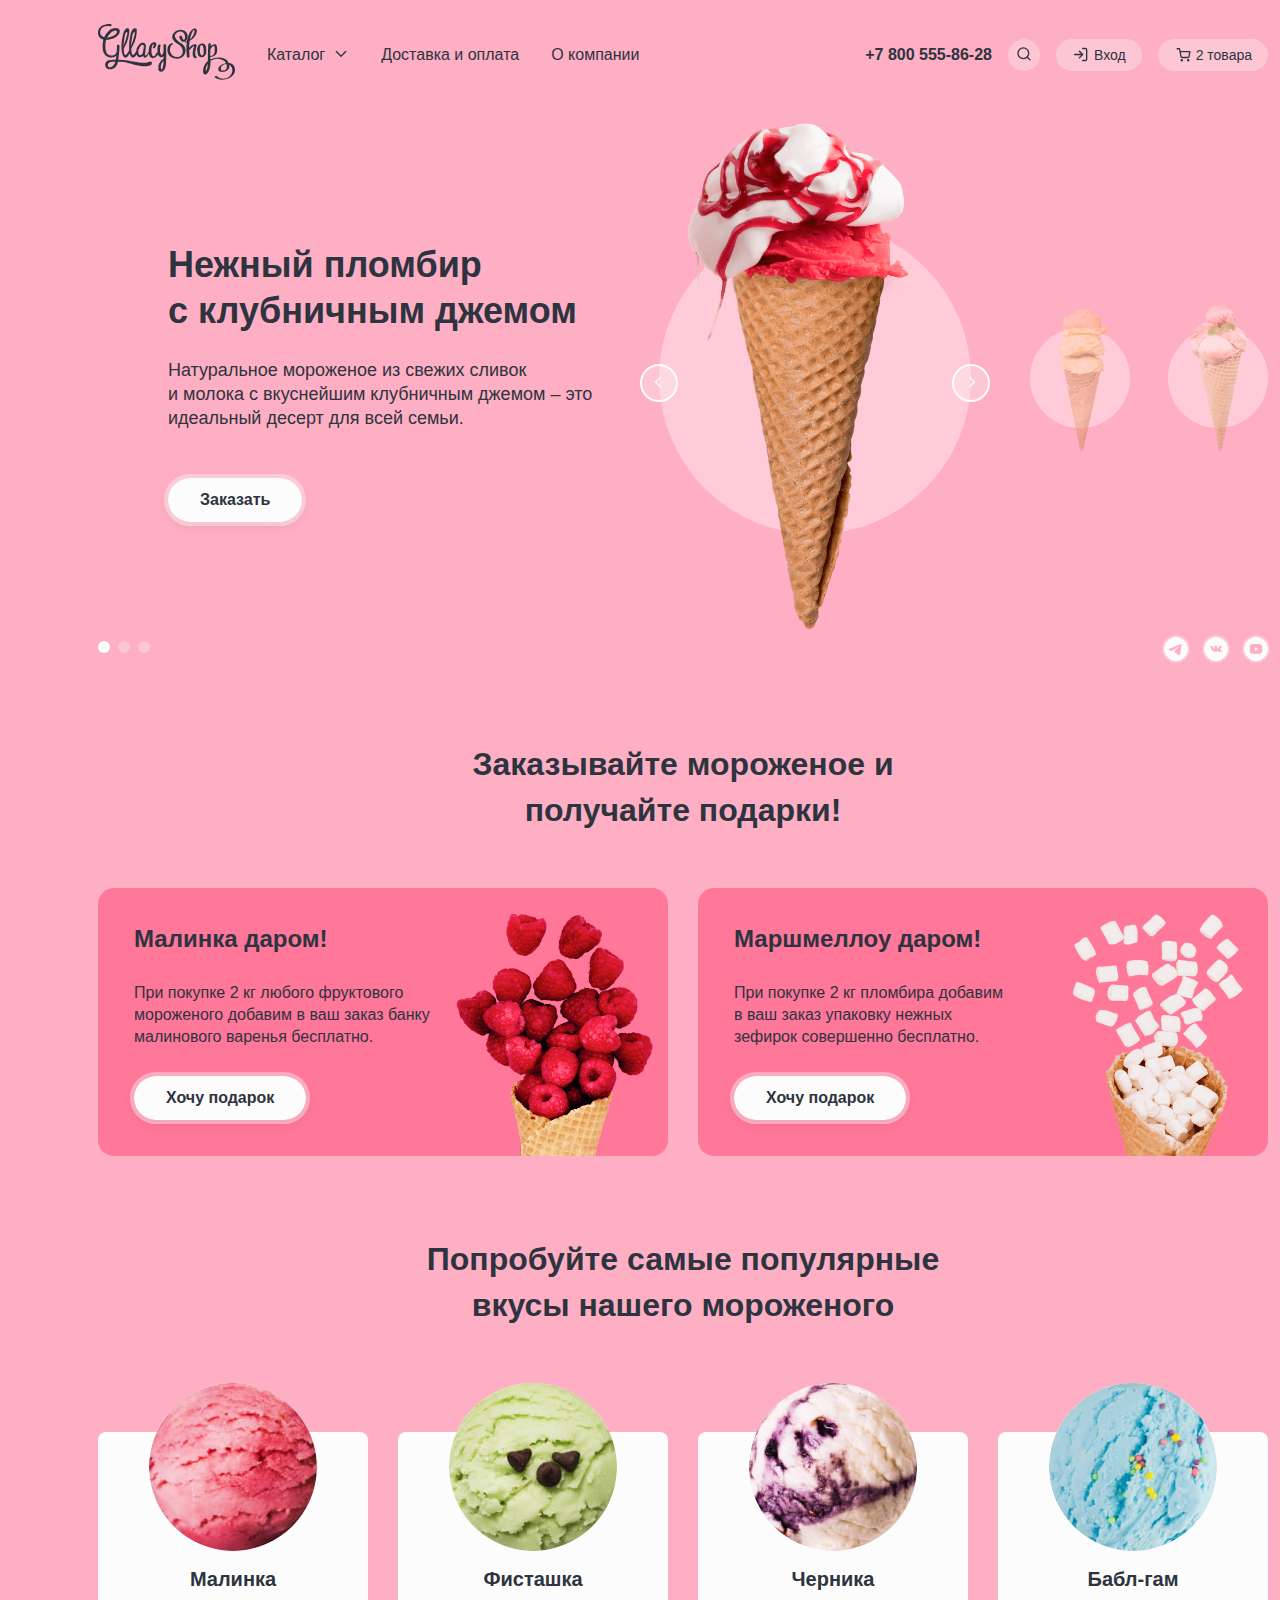
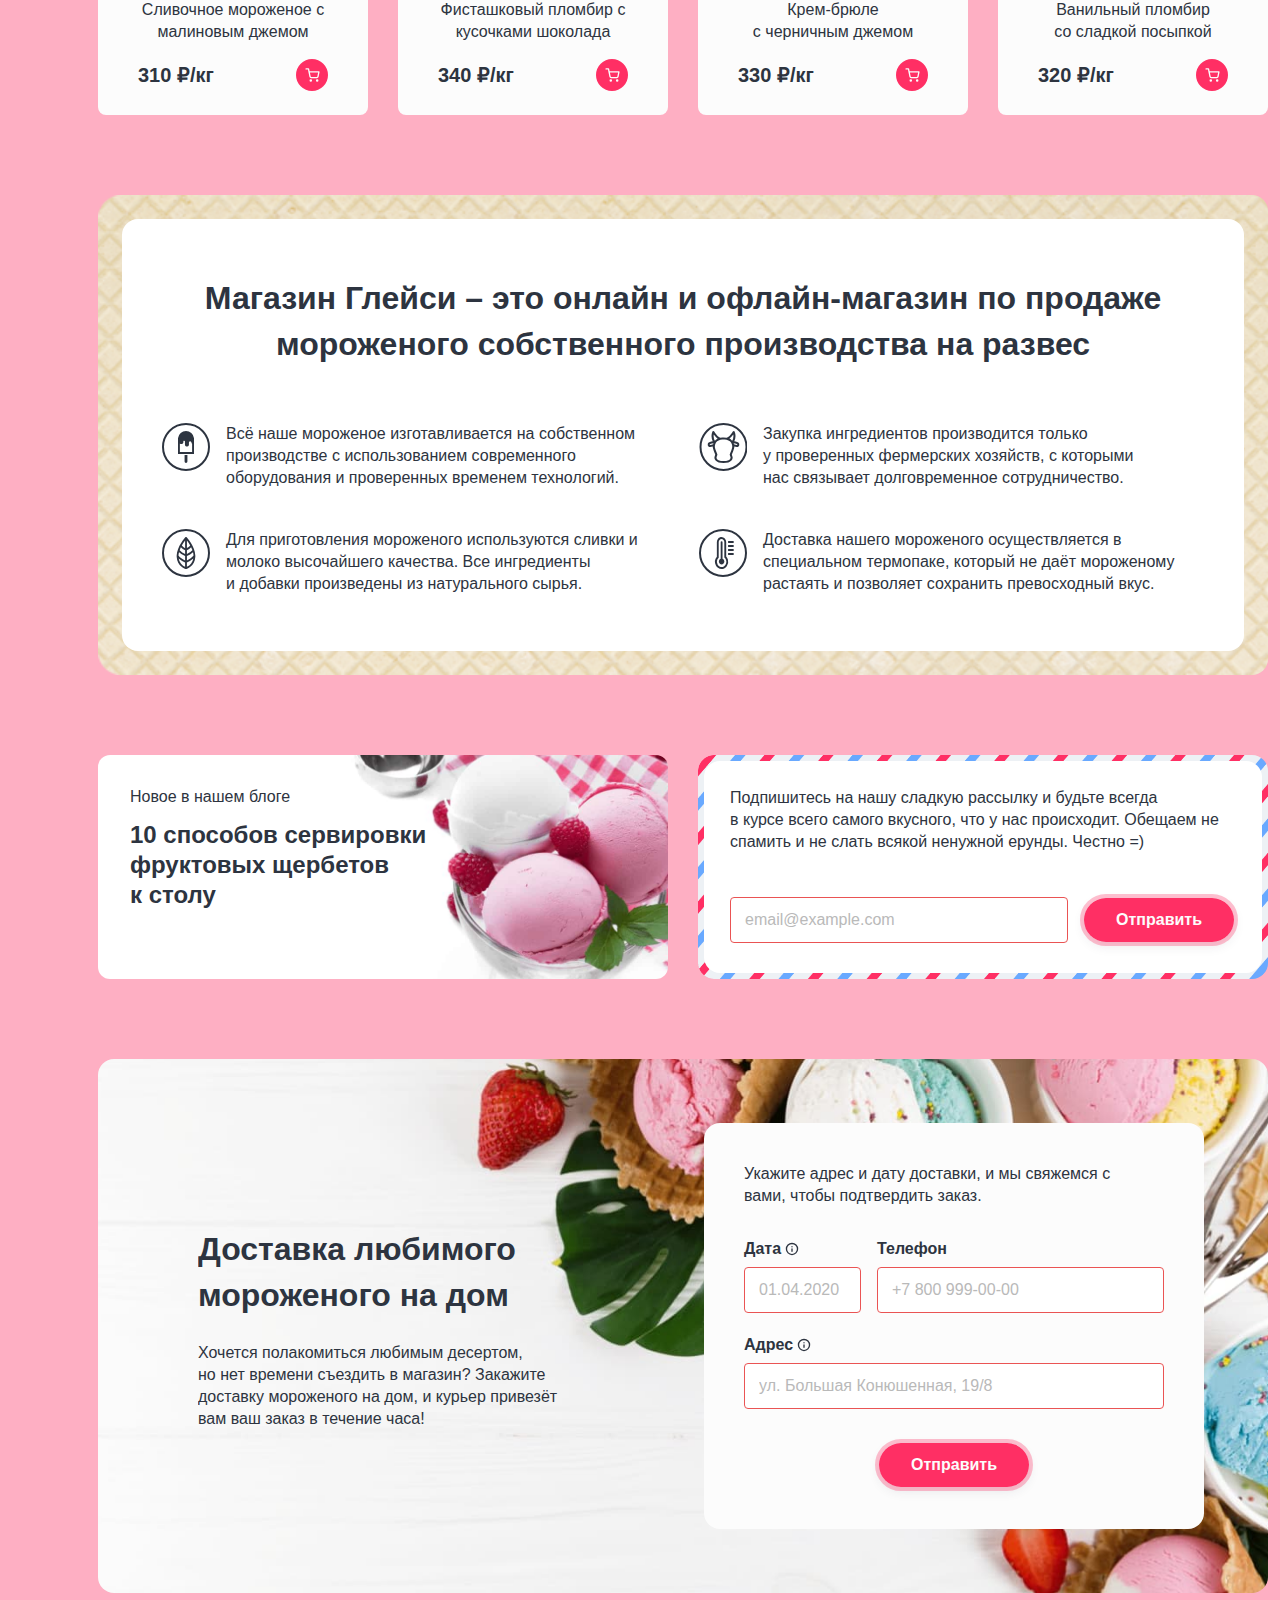
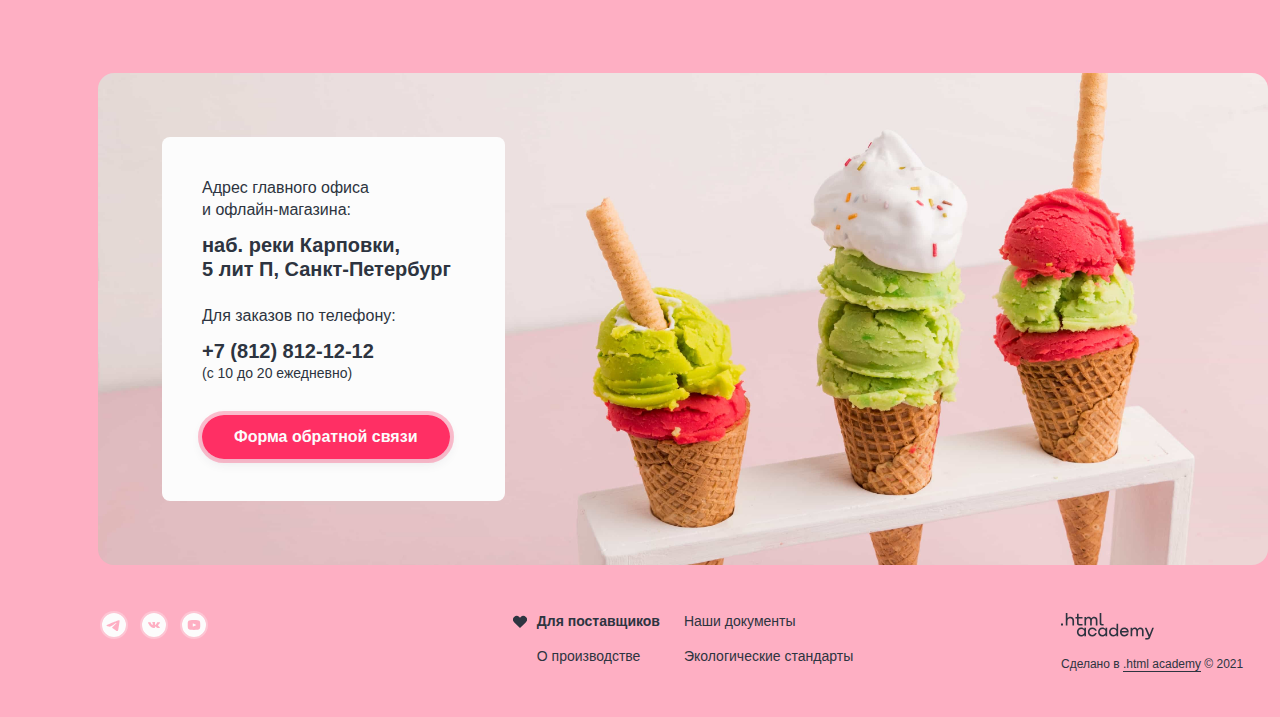
==== commit 066fdead: "Merge pull request #12 from Sigrdriva/master" ====
--- a/index.html
+++ b/index.html
@@ -4,6 +4,7 @@
   <head>
     <meta charset="utf-8">
     <title>HTML Academy: Глейси</title>
+    <link rel="icon" href="favicon.ico">
     <link rel="icon" type="image/png" sizes="32x32" href="images/favicon-32x32.png">
     <link rel="stylesheet" href="styles/styles.css">
   </head>
@@ -13,19 +14,18 @@
       <nav class="navigation">
         <a class="navigation-link logo">
           <span class="visually-hidden">Glassy shop.</span>
-          <img class="page-header-logo" src="images/logo.svg" width="137" height="56"
-            alt="Логотип магазин мороженого «Glassy shop».">
+          <img class="page-header-logo" src="images/logo.svg" width="137" height="56" alt="Логотип магазин мороженого «Glassy shop».">
         </a>
         <ul class="navigation-list navigation-info">
           <li class="navigation-item">
+            <!-- Для отображения кнопки закрытия поповера необходимо добавить классы popover-catalog-button и popover-close-button -->
             <a class="navigation-link navigation-catalog" href="#">Каталог
-              <svg class="navigation-icon" aria-hidden="true" focusable="false" width="16" height="17"
-                viewBox="0 0 16 17" fill="none">
+              <svg class="navigation-icon" aria-hidden="true" focusable="false" width="16" height="17" viewBox="0 0 16 17" fill="none">
                 <path fill-rule="evenodd" clip-rule="evenodd"
-                  d="M3.8 7.05a.67.67 0 1 0-.93.95l4.66 4.66a.66.66 0 0 0 .95 0L13.14 8a.67.67 0 0 0-.94-.95L8 11.25l-4.2-4.2Z"
-                  fill="currentColor" />
+                  d="M3.8 7.05a.67.67 0 1 0-.93.95l4.66 4.66a.66.66 0 0 0 .95 0L13.14 8a.67.67 0 0 0-.94-.95L8 11.25l-4.2-4.2Z" fill="currentColor" />
               </svg>
             </a>
+            <!-- Для отображения поповера необходимо добавить класс popover-open -->
             <div class="popover popover-catalog">
               <ul class="navigation-catalog-select">
                 <li class="catalog-select-item novelties-item"><a href="catalog.html" class="novelties">Новинки</a></li>
@@ -49,41 +49,38 @@
             <a class="navigation-link link-phone" href="tel:+78005558628">+7 800 555-86-28</a>
           </li>
           <li class="navigation-item">
+            <!-- Для отображения кнопки закрытия поповера необходимо добавить класс popover-close-button -->
             <a class="navigation-link" href="#">
               <svg class="navigation-icon" aria-hidden="true" focusable="false" width="14" height="14" fill="none">
-                <path fill="currentColor" fill-rule="evenodd"
-                  d="M1.663 6.188a4.667 4.667 0 1 1 8.028 3.237.673.673 0 0 0-.123.124 4.667 4.667 0 0 1-7.904-3.361Zm8.412 4.688a5.975 5.975 0 0 1-3.745 1.312 6 6 0 1 1 6-6 5.975 5.975 0 0 1-1.312 3.745l2.45 2.45a.667.667 0 0 1 0 .943.667.667 0 0 1-.943 0l-2.45-2.45Z"
-                  clip-rule="evenodd" />
+                <path fill="currentColor" fill-rule="evenodd" d="M1.663 6.188a4.667 4.667 0 1 1 8.028 3.237.673.673 0 0 0-.123.124 4.667 4.667 0 0 1-7.904-3.361Zm8.412 4.688a5.975 5.975 0 0 1-3.745 1.312 6 6 0 1 1 6-6 5.975 5.975 0 0 1-1.312 3.745l2.45 2.45a.667.667 0 0 1 0 .943.667.667 0 0 1-.943 0l-2.45-2.45Z" clip-rule="evenodd" />
               </svg>
               <span class="visually-hidden">Поиск.</span></a>
+            <!-- Для отображения поповера необходимо добавить класс popover-open -->
             <div class="popover popover-search">
-              <form class="search-form" action="https://echo.htmlacademy.ru/" method="post">
-                <input class="search-form-field field" type="text" id="search-login" name="search-login"
-                  placeholder="Поиск по сайту">
+              <form class="search-form" action="https://echo.htmlacademy.ru/" method="get">
+                <input class="search-form-field field" type="text" id="search-login" name="search-login" placeholder="Поиск по сайту">
               </form>
             </div>
           </li>
           <li class="navigation-item">
+            <!-- Для отображения кнопки закрытия поповера необходимо добавить класс popover-close-button -->
             <a class="navigation-link navigation-link-text" href="#">
               <svg class="navigation-icon" aria-hidden="true" focusable="false" width="14" height="15" fill="none">
-                <path fill="currentColor" fill-rule="evenodd"
-                  d="M8 1.525a.667.667 0 0 1 .667-.667h2.666a2 2 0 0 1 2 2v9.333a2 2 0 0 1-2 2H8.667a.667.667 0 0 1 0-1.333h2.666a.667.667 0 0 0 .667-.667V2.858a.666.666 0 0 0-.667-.667H8.667A.667.667 0 0 1 8 1.525ZM4.862 3.72a.667.667 0 0 1 .943 0l3.329 3.329a.673.673 0 0 1 .129.177.664.664 0 0 1 .07.299.664.664 0 0 1-.2.476l-3.328 3.328a.667.667 0 1 1-.943-.942L7.057 8.19H.667a.667.667 0 1 1 0-1.333h6.39L4.862 4.663a.667.667 0 0 1 0-.943Z"
-                  clip-rule="evenodd" />
+                <path fill="currentColor" fill-rule="evenodd" d="M8 1.525a.667.667 0 0 1 .667-.667h2.666a2 2 0 0 1 2 2v9.333a2 2 0 0 1-2 2H8.667a.667.667 0 0 1 0-1.333h2.666a.667.667 0 0 0 .667-.667V2.858a.666.666 0 0 0-.667-.667H8.667A.667.667 0 0 1 8 1.525ZM4.862 3.72a.667.667 0 0 1 .943 0l3.329 3.329a.673.673 0 0 1 .129.177.664.664 0 0 1 .07.299.664.664 0 0 1-.2.476l-3.328 3.328a.667.667 0 1 1-.943-.942L7.057 8.19H.667a.667.667 0 1 1 0-1.333h6.39L4.862 4.663a.667.667 0 0 1 0-.943Z" clip-rule="evenodd" />
               </svg>
               Вход</a>
+            <!-- Для отображения поповера необходимо добавить класс popover-open -->
             <div class="popover popover-enter">
               <div class="popover-content">
                 <h2 class="popover-title">Личный кабинет</h2>
                 <form class="auth-form" action="https://echo.htmlacademy.ru/" method="post">
                   <p class="field-group">
                     <label class="visually-hidden" for="auth-login">Логин.</label>
-                    <input class="auth-form-field field" type="text" id="auth-login" name="auth-login"
-                      placeholder="email@example.com">
+                    <input class="auth-form-field field" type="text" id="auth-login" name="auth-login" placeholder="email@example.com">
                   </p>
                   <p class="field-group">
                     <label class="visually-hidden" for="auth-password">Пароль.</label>
-                    <input class="auth-form-field field" type="password" id="auth-password" name="auth-password"
-                      placeholder="&#x25CF;&#x25CF;&#x25CF;&#x25CF;&#x25CF;&#x25CF;">
+                    <input class="auth-form-field field" type="password" id="auth-password" name="auth-password" placeholder="&#x25CF;&#x25CF;&#x25CF;&#x25CF;&#x25CF;&#x25CF;">
                   </p>
                   <div class="field-group auth-form-user-options">
                     <button class="button popover-cart-button" type="submit">Войти</button>
@@ -95,13 +92,13 @@
             </div>
           </li>
           <li class="navigation-item">
+            <!-- Для отображения кнопки закрытия поповера необходимо добавить класс popover-close-button -->
             <a class="navigation-link navigation-link-text" href="#">
               <svg class="navigation-icon" aria-hidden="true" focusable="false" width="15" height="14" fill="none">
-                <path fill="currentColor" fill-rule="evenodd"
-                  d="M1.167.108a.667.667 0 1 0 0 1.333h1.77l.468 2.336a.664.664 0 0 0 .011.053l.967 4.833a1.826 1.826 0 0 0 1.819 1.47h5.62a1.826 1.826 0 0 0 1.819-1.47l.001-.005.927-4.861a.667.667 0 0 0-.655-.792H4.611L4.138.644a.667.667 0 0 0-.654-.536H1.167ZM5.69 8.402l-.813-4.064h8.23l-.775 4.067a.492.492 0 0 1-.492.395H6.183a.492.492 0 0 1-.492-.397Zm-1.134 3.961a1.246 1.246 0 1 1 2.492 0 1.246 1.246 0 0 1-2.492 0Zm6.374 0a1.246 1.246 0 1 1 2.491 0 1.246 1.246 0 0 1-2.491 0Z"
-                  clip-rule="evenodd" />
+                <path fill="currentColor" fill-rule="evenodd" d="M1.167.108a.667.667 0 1 0 0 1.333h1.77l.468 2.336a.664.664 0 0 0 .011.053l.967 4.833a1.826 1.826 0 0 0 1.819 1.47h5.62a1.826 1.826 0 0 0 1.819-1.47l.001-.005.927-4.861a.667.667 0 0 0-.655-.792H4.611L4.138.644a.667.667 0 0 0-.654-.536H1.167ZM5.69 8.402l-.813-4.064h8.23l-.775 4.067a.492.492 0 0 1-.492.395H6.183a.492.492 0 0 1-.492-.397Zm-1.134 3.961a1.246 1.246 0 1 1 2.492 0 1.246 1.246 0 0 1-2.492 0Zm6.374 0a1.246 1.246 0 1 1 2.491 0 1.246 1.246 0 0 1-2.491 0Z" clip-rule="evenodd" />
               </svg>
               2 товара</a>
+            <!-- Для отображения поповера необходимо добавить класс popover-open -->
             <div class="popover popover-cart">
               <div class="popover-content">
                 <h2 class="popover-title">Корзина</h2>
@@ -116,9 +113,7 @@
                     <p class="cart-item-price">310 ₽</p>
                     <button class="cart-item-button" type="button">
                       <svg width="16" height="16" fill="none" viewBox="0 0 16 16">
-                        <path fill="currentColor" fill-rule="evenodd"
-                          d="M12.803 4.138a.667.667 0 1 0-.943-.943L8 7.056l-3.862-3.86a.667.667 0 1 0-.943.942L7.056 8l-3.86 3.861a.667.667 0 1 0 .942.943L8 8.942l3.861 3.861a.667.667 0 1 0 .943-.943L8.942 8l3.861-3.862Z"
-                          clip-rule="evenodd" />
+                        <path fill="currentColor" fill-rule="evenodd" d="M12.803 4.138a.667.667 0 1 0-.943-.943L8 7.056l-3.862-3.86a.667.667 0 1 0-.943.942L7.056 8l-3.86 3.861a.667.667 0 1 0 .942.943L8 8.942l3.861 3.861a.667.667 0 1 0 .943-.943L8.942 8l3.861-3.862Z" clip-rule="evenodd" />
                       </svg>
                       <span class="visually-hidden">Удалить из корзины.</span>
                     </button>
@@ -133,9 +128,7 @@
                     <p class="cart-item-price">480 ₽</p>
                     <button class="cart-item-button" type="button">
                       <svg width="16" height="16" fill="none" viewBox="0 0 16 16">
-                        <path fill="currentColor" fill-rule="evenodd"
-                          d="M12.803 4.138a.667.667 0 1 0-.943-.943L8 7.056l-3.862-3.86a.667.667 0 1 0-.943.942L7.056 8l-3.86 3.861a.667.667 0 1 0 .942.943L8 8.942l3.861 3.861a.667.667 0 1 0 .943-.943L8.942 8l3.861-3.862Z"
-                          clip-rule="evenodd" />
+                        <path fill="currentColor" fill-rule="evenodd" d="M12.803 4.138a.667.667 0 1 0-.943-.943L8 7.056l-3.862-3.86a.667.667 0 1 0-.943.942L7.056 8l-3.86 3.861a.667.667 0 1 0 .942.943L8 8.942l3.861 3.861a.667.667 0 1 0 .943-.943L8.942 8l3.861-3.862Z" clip-rule="evenodd" />
                       </svg>
                       <span class="visually-hidden">Удалить из корзины.</span>
                     </button>
@@ -147,6 +140,7 @@
                 </div>
               </div>
             </div>
+            <!-- Для отображения поповера необходимо добавить класс popover-open -->
             <div class="popover popover-cart popover-cart-empty">
               <h2 class="popover-title">Ваша корзина пока пуста</h2>
             </div>
@@ -161,30 +155,24 @@
         <section class="ice-cream-choice">
           <div class="choice-container">
             <h2 class="choice-title">Нежный пломбир <br>с клубничным джемом</h2>
-            <p class="choice-description">Натуральное мороженое из свежих сливок <br>и молока с вкуснейшим клубничным
-              джемом – это идеальный десерт для всей семьи. </p>
+            <p class="choice-description">Натуральное мороженое из свежих сливок <br>и молока с вкуснейшим клубничным джемом – это идеальный десерт для всей семьи.</p>
             <a class="button" href="#">Заказать</a>
           </div>
           <div class="slider-container">
             <button class="slider-button slider-prev" type="button">
               <svg class="slider-button-icon" width="16" height="16" viewBox="0 0 16 16">
-                <path fill-rule="evenodd" clip-rule="evenodd"
-                  d="M8.86 13.14a.66.66 0 0 0 .95-.95L5.6 8l4.2-4.2a.67.67 0 0 0-.95-.94L4.2 7.52a.66.66 0 0 0 0 .94l4.66 4.68Z" />
+                <path fill-rule="evenodd" clip-rule="evenodd" d="M8.86 13.14a.66.66 0 0 0 .95-.95L5.6 8l4.2-4.2a.67.67 0 0 0-.95-.94L4.2 7.52a.66.66 0 0 0 0 .94l4.66 4.68Z" />
               </svg>
               <span class="visually-hidden">Предыдущее мороженое.</span>
             </button>
             <ul class="choice-slider">
-              <li class="bg-slider-current"><img class="choice-slider-current" src="images/ice-cream-strawberry.png"
-                  width="306" height="507" alt="Нежный пломбир с клубничным джемом."></li>
-              <li class="bg-slider"><img class="choice-slider-next" src="images/ice-cream-banana-small.png" width="66"
-                  height="150" alt="Сливочное мороженое со вкусом банана"></li>
-              <li class="bg-slider"><img class="choice-slider-next" src="images/ice-cream-marshmallow-small.png"
-                  width="66" height="150" alt="Карамельный пломбир с маршмеллоу."></li>
+              <li class="bg-slider-current"><img class="choice-slider-current" src="images/ice-cream-strawberry.png" width="306" height="507" alt="Нежный пломбир с клубничным джемом."></li>
+              <li class="bg-slider"><img class="choice-slider-next" src="images/ice-cream-banana-small.png" width="66" height="150" alt="Сливочное мороженое со вкусом банана"></li>
+              <li class="bg-slider"><img class="choice-slider-next" src="images/ice-cream-marshmallow-small.png" width="66" height="150" alt="Карамельный пломбир с маршмеллоу."></li>
             </ul>
             <button class="slider-button slider-next" type="button">
               <svg class="slider-button-icon" width="16" height="16" viewBox="0 0 16 16">
-                <path fill-rule="evenodd" clip-rule="evenodd"
-                  d="M7.14 2.86a.66.66 0 1 0-.95.95L10.4 8l-4.2 4.2a.67.67 0 0 0 .95.94l4.66-4.67a.66.66 0 0 0 0-.94L7.15 2.86Z" />
+                <path fill-rule="evenodd" clip-rule="evenodd" d="M7.14 2.86a.66.66 0 1 0-.95.95L10.4 8l-4.2 4.2a.67.67 0 0 0 .95.94l4.66-4.67a.66.66 0 0 0 0-.94L7.15 2.86Z" />
               </svg>
               <span class="visually-hidden">Следующее мороженое.</span>
             </button>
@@ -192,47 +180,42 @@
           <footer class="choice">
             <ol class="choice-slider-pagination">
               <li class="slider-pagination-item">
-                <button class="slider-pagination-button slider-pagination-button-current" type="button"><span
-                    class="visually-hidden">1 фото.</span></button>
-              </li>
-              <li class="slider-pagination-item">
-                <button class="slider-pagination-button" type="button"><span class="visually-hidden">2
-                    фото.</span></button>
+                <button class="slider-pagination-button slider-pagination-button-current" type="button">
+                  <span class="visually-hidden">1 фото.</span>
+                </button>
               </li>
               <li class="slider-pagination-item">
                 <button class="slider-pagination-button" type="button">
-
-                  <span class="visually-hidden">3
-                    фото.</span></button>
+                  <span class="visually-hidden">2 фото.</span>
+                </button>
+              </li>
+              <li class="slider-pagination-item">
+                <button class="slider-pagination-button" type="button">
+                  <span class="visually-hidden">3 фото.</span>
+                </button>
               </li>
             </ol>
             <ul class="choice-social-list">
               <li class="choice-social-item">
                 <a class="social-link social-link-telegram" href="https://t.me/htmlacademy">
-                  <svg class="social-icon" aria-hidden="true" focusable="false" width="24" height="24"
-                    viewBox="0 0 24 24" fill="none">
-                    <path fill-rule="evenodd" clip-rule="evenodd"
-                      d="M24 12a12 12 0 1 1-24 0 12 12 0 0 1 24 0ZM12.43 8.86c-1.17.48-3.5 1.49-7 3.01-.57.23-.86.45-.9.67-.04.36.42.5 1.04.7l.27.08c.6.2 1.43.44 1.86.45.39 0 .82-.16 1.3-.48 3.27-2.21 4.96-3.33 5.06-3.35.08-.02.18-.04.25.02.07.07.07.18.06.22-.05.19-1.84 1.86-2.77 2.72a28.24 28.24 0 0 0-.82.79c-.57.54-1 .96.02 1.63.5.32.89.59 1.28.85a88.77 88.77 0 0 0 1.8 1.23c.5.35.95.67 1.5.62.32-.03.65-.33.82-1.23.4-2.13 1.18-6.73 1.36-8.63.01-.16 0-.31-.02-.47a.5.5 0 0 0-.17-.33.78.78 0 0 0-.46-.14c-.46.01-1.15.25-4.48 1.64Z" />
+                  <svg class="social-icon" aria-hidden="true" focusable="false" width="24" height="24" viewBox="0 0 24 24" fill="none">
+                    <path fill-rule="evenodd" clip-rule="evenodd" d="M24 12a12 12 0 1 1-24 0 12 12 0 0 1 24 0ZM12.43 8.86c-1.17.48-3.5 1.49-7 3.01-.57.23-.86.45-.9.67-.04.36.42.5 1.04.7l.27.08c.6.2 1.43.44 1.86.45.39 0 .82-.16 1.3-.48 3.27-2.21 4.96-3.33 5.06-3.35.08-.02.18-.04.25.02.07.07.07.18.06.22-.05.19-1.84 1.86-2.77 2.72a28.24 28.24 0 0 0-.82.79c-.57.54-1 .96.02 1.63.5.32.89.59 1.28.85a88.77 88.77 0 0 0 1.8 1.23c.5.35.95.67 1.5.62.32-.03.65-.33.82-1.23.4-2.13 1.18-6.73 1.36-8.63.01-.16 0-.31-.02-.47a.5.5 0 0 0-.17-.33.78.78 0 0 0-.46-.14c-.46.01-1.15.25-4.48 1.64Z" />
                   </svg>
                   <span class="visually-hidden">Телеграм.</span>
                 </a>
               </li>
               <li class="choice-social-item">
                 <a class="social-link social-link-vk" href="https://vk.com/htmlacademy">
-                  <svg class="social-icon" aria-hidden="true" focusable="false" width="24" height="24"
-                    viewBox="0 0 24 24" fill="none">
-                    <path fill-rule="evenodd" clip-rule="evenodd"
-                      d="M24 12a12 12 0 1 1-24 0 12 12 0 0 1 24 0Zm-11.41 2.97h-.72s-1.58.09-2.98-1.18C7.37 12.4 6.03 9.65 6.03 9.65s-.07-.18 0-.27c.1-.1.36-.1.36-.1l1.72-.01s.16.02.27.1c.1.05.15.17.15.17s.28.61.65 1.17c.71 1.08 1.05 1.32 1.29 1.2.35-.16.25-1.53.25-1.53s0-.5-.18-.71c-.14-.17-.41-.22-.53-.24-.1-.01.06-.2.26-.3.31-.13.86-.13 1.5-.13.5 0 .65.03.84.07.46.1.44.41.41 1.08l-.02.7v.18c-.01.34-.02.73.23.88.13.07.45 0 1.26-1.19.38-.56.66-1.23.66-1.23s.07-.12.16-.17c.1-.05.24-.04.24-.04h1.8s.54-.06.63.15c.1.23-.2.75-.94 1.61-.7.82-1.03 1.12-1 1.38.01.2.23.38.66.72.89.73 1.13 1.1 1.18 1.2l.01.01c.4.58-.44.62-.44.62l-1.6.02s-.34.06-.8-.2a3.94 3.94 0 0 1-.69-.6c-.33-.34-.65-.66-.91-.58-.45.12-.44.96-.44.96s0 .18-.1.28c-.1.1-.32.12-.32.12Z" />
+                  <svg class="social-icon" aria-hidden="true" focusable="false" width="24" height="24" viewBox="0 0 24 24" fill="none">
+                    <path fill-rule="evenodd" clip-rule="evenodd" d="M24 12a12 12 0 1 1-24 0 12 12 0 0 1 24 0Zm-11.41 2.97h-.72s-1.58.09-2.98-1.18C7.37 12.4 6.03 9.65 6.03 9.65s-.07-.18 0-.27c.1-.1.36-.1.36-.1l1.72-.01s.16.02.27.1c.1.05.15.17.15.17s.28.61.65 1.17c.71 1.08 1.05 1.32 1.29 1.2.35-.16.25-1.53.25-1.53s0-.5-.18-.71c-.14-.17-.41-.22-.53-.24-.1-.01.06-.2.26-.3.31-.13.86-.13 1.5-.13.5 0 .65.03.84.07.46.1.44.41.41 1.08l-.02.7v.18c-.01.34-.02.73.23.88.13.07.45 0 1.26-1.19.38-.56.66-1.23.66-1.23s.07-.12.16-.17c.1-.05.24-.04.24-.04h1.8s.54-.06.63.15c.1.23-.2.75-.94 1.61-.7.82-1.03 1.12-1 1.38.01.2.23.38.66.72.89.73 1.13 1.1 1.18 1.2l.01.01c.4.58-.44.62-.44.62l-1.6.02s-.34.06-.8-.2a3.94 3.94 0 0 1-.69-.6c-.33-.34-.65-.66-.91-.58-.45.12-.44.96-.44.96s0 .18-.1.28c-.1.1-.32.12-.32.12Z" />
                   </svg>
                   <span class="visually-hidden">ВКонтакте.</span>
                 </a>
               </li>
               <li class="choice-social-item">
                 <a class="social-link social-link-youtube" href="https://www.youtube.com/user/htmlacademyru">
-                  <svg class="social-icon" aria-hidden="true" focusable="false" width="24" height="24"
-                    viewBox="0 0 24 24" fill="none">
-                    <path
-                      d="m14 11.8-2.8-1.32c-.25-.11-.45.01-.45.29v2.46c0 .28.2.4.45.29L14 12.2c.25-.12.25-.3 0-.42ZM12 0a12 12 0 1 0 0 24 12 12 0 0 0 0-24Zm0 16.88c-6.14 0-6.25-.56-6.25-4.88s.1-4.88 6.25-4.88c6.14 0 6.25.56 6.25 4.88s-.1 4.88-6.25 4.88Z" />
+                  <svg class="social-icon" aria-hidden="true" focusable="false" width="24" height="24" viewBox="0 0 24 24" fill="none">
+                    <path d="m14 11.8-2.8-1.32c-.25-.11-.45.01-.45.29v2.46c0 .28.2.4.45.29L14 12.2c.25-.12.25-.3 0-.42ZM12 0a12 12 0 1 0 0 24 12 12 0 0 0 0-24Zm0 16.88c-6.14 0-6.25-.56-6.25-4.88s.1-4.88 6.25-4.88c6.14 0 6.25.56 6.25 4.88s-.1 4.88-6.25 4.88Z" />
                   </svg>
                   <span class="visually-hidden">YouTube.</span>
                 </a>
@@ -245,15 +228,12 @@
           <div class="presents-container">
             <article class="present raspberry">
               <h3 class="present-title">Малинка даром!</h3>
-              <p class="present-description">При покупке 2 кг любого фруктового мороженого добавим в ваш заказ банку
-                малинового варенья бесплатно.</p>
+              <p class="present-description">При покупке 2 кг любого фруктового мороженого добавим в ваш заказ банку малинового варенья бесплатно.</p>
               <a class="button button-present" href="#">Хочу подарок</a>
             </article>
             <article class="present marshmallow">
               <h3 class="present-title">Маршмеллоу даром!</h3>
-              <p class="present-description">При покупке 2 кг пломбира добавим<br> в ваш заказ упаковку нежных<br>
-                зефирок
-                совершенно бесплатно.</p>
+              <p class="present-description">При покупке 2 кг пломбира добавим<br> в ваш заказ упаковку нежных<br> зефирок совершенно бесплатно.</p>
               <a class="button button-present" href="#">Хочу подарок</a>
             </article>
           </div>
@@ -267,20 +247,18 @@
                   alt="Мороженое 'Малинка'.">
               </a>
               <div class="product-card-content">
-                <a class="product-card-link" href="">
+                <a class="product-card-link" href="product.html">
                   <h3 class="product-card-title">Малинка</h3>
                 </a>
                 <p class="product-card-description">Сливочное мороженое с малиновым джемом</p>
                 <div class="card-price-wrapper">
                   <b class="product-card-price">310 ₽/<span>кг</span></b>
                   <a class="product-card-button" href="#">
-                    <svg class="basket-icon" aria-hidden="true" focusable="false" width="15" height="14"
-                      viewBox="0 0 15 14" fill="none">
-                      <path fill-rule="evenodd" clip-rule="evenodd"
-                        d="M1.17.25a.67.67 0 1 0 0 1.33h1.77l.47 2.34v.05l.97 4.84a1.83 1.83 0 0 0 1.82 1.46h5.62a1.83 1.83 0 0 0 1.82-1.46V8.8l.93-4.86a.67.67 0 0 0-.66-.8h-9.3L4.14.8a.67.67 0 0 0-.66-.54H1.17Zm4.52 8.3-.81-4.07h8.23l-.78 4.07a.5.5 0 0 1-.49.4H6.18a.5.5 0 0 1-.49-.4ZM4.56 12.5a1.25 1.25 0 1 1 2.49 0 1.25 1.25 0 0 1-2.5 0Zm6.37 0a1.25 1.25 0 1 1 2.5 0 1.25 1.25 0 0 1-2.5 0Z" />
+                    <svg class="basket-icon" aria-hidden="true" focusable="false" width="15" height="14" viewBox="0 0 15 14" fill="none">
+                      <path fill-rule="evenodd" clip-rule="evenodd" d="M1.17.25a.67.67 0 1 0 0 1.33h1.77l.47 2.34v.05l.97 4.84a1.83 1.83 0 0 0 1.82 1.46h5.62a1.83 1.83 0 0 0 1.82-1.46V8.8l.93-4.86a.67.67 0 0 0-.66-.8h-9.3L4.14.8a.67.67 0 0 0-.66-.54H1.17Zm4.52 8.3-.81-4.07h8.23l-.78 4.07a.5.5 0 0 1-.49.4H6.18a.5.5 0 0 1-.49-.4ZM4.56 12.5a1.25 1.25 0 1 1 2.49 0 1.25 1.25 0 0 1-2.5 0Zm6.37 0a1.25 1.25 0 1 1 2.5 0 1.25 1.25 0 0 1-2.5 0Z" />
                     </svg>
-                    <span class="visually-hidden">Положить в
-                      корзину.</span></a>
+                    <span class="visually-hidden">Положить в корзину.</span>
+                  </a>
                 </div>
               </div>
             </li>
@@ -290,20 +268,18 @@
                   alt="Мороженое 'Фисташка'.">
               </a>
               <div class="product-card-content">
-                <a class="product-card-link" href="">
+                <a class="product-card-link" href="product.html">
                   <h3 class="product-card-title">Фисташка</h3>
                 </a>
                 <p class="product-card-description">Фисташковый пломбир с кусочками шоколада</p>
                 <div class="card-price-wrapper">
                   <b class="product-card-price">340 ₽/<span>кг</span></b>
                   <a class="product-card-button" href="#">
-                    <svg class="basket-icon" aria-hidden="true" focusable="false" width="15" height="14"
-                      viewBox="0 0 15 14" fill="none">
-                      <path fill-rule="evenodd" clip-rule="evenodd"
-                        d="M1.17.25a.67.67 0 1 0 0 1.33h1.77l.47 2.34v.05l.97 4.84a1.83 1.83 0 0 0 1.82 1.46h5.62a1.83 1.83 0 0 0 1.82-1.46V8.8l.93-4.86a.67.67 0 0 0-.66-.8h-9.3L4.14.8a.67.67 0 0 0-.66-.54H1.17Zm4.52 8.3-.81-4.07h8.23l-.78 4.07a.5.5 0 0 1-.49.4H6.18a.5.5 0 0 1-.49-.4ZM4.56 12.5a1.25 1.25 0 1 1 2.49 0 1.25 1.25 0 0 1-2.5 0Zm6.37 0a1.25 1.25 0 1 1 2.5 0 1.25 1.25 0 0 1-2.5 0Z" />
+                    <svg class="basket-icon" aria-hidden="true" focusable="false" width="15" height="14" viewBox="0 0 15 14" fill="none">
+                      <path fill-rule="evenodd" clip-rule="evenodd" d="M1.17.25a.67.67 0 1 0 0 1.33h1.77l.47 2.34v.05l.97 4.84a1.83 1.83 0 0 0 1.82 1.46h5.62a1.83 1.83 0 0 0 1.82-1.46V8.8l.93-4.86a.67.67 0 0 0-.66-.8h-9.3L4.14.8a.67.67 0 0 0-.66-.54H1.17Zm4.52 8.3-.81-4.07h8.23l-.78 4.07a.5.5 0 0 1-.49.4H6.18a.5.5 0 0 1-.49-.4ZM4.56 12.5a1.25 1.25 0 1 1 2.49 0 1.25 1.25 0 0 1-2.5 0Zm6.37 0a1.25 1.25 0 1 1 2.5 0 1.25 1.25 0 0 1-2.5 0Z" />
                     </svg>
-                    <span class="visually-hidden">Положить в
-                      корзину.</span></a>
+                    <span class="visually-hidden">Положить в корзину.</span>
+                  </a>
                 </div>
               </div>
             </li>
@@ -313,20 +289,18 @@
                   alt="Мороженое 'Черника'.">
               </a>
               <div class="product-card-content">
-                <a class="product-card-link" href="">
+                <a class="product-card-link" href="product.html">
                   <h3 class="product-card-title">Черника</h3>
                 </a>
                 <p class="product-card-description">Крем-брюле <br> с черничным джемом</p>
                 <div class="card-price-wrapper">
                   <b class="product-card-price">330 ₽/<span>кг</span></b>
                   <a class="product-card-button" href="#">
-                    <svg class="basket-icon" aria-hidden="true" focusable="false" width="15" height="14"
-                      viewBox="0 0 15 14" fill="none">
-                      <path fill-rule="evenodd" clip-rule="evenodd"
-                        d="M1.17.25a.67.67 0 1 0 0 1.33h1.77l.47 2.34v.05l.97 4.84a1.83 1.83 0 0 0 1.82 1.46h5.62a1.83 1.83 0 0 0 1.82-1.46V8.8l.93-4.86a.67.67 0 0 0-.66-.8h-9.3L4.14.8a.67.67 0 0 0-.66-.54H1.17Zm4.52 8.3-.81-4.07h8.23l-.78 4.07a.5.5 0 0 1-.49.4H6.18a.5.5 0 0 1-.49-.4ZM4.56 12.5a1.25 1.25 0 1 1 2.49 0 1.25 1.25 0 0 1-2.5 0Zm6.37 0a1.25 1.25 0 1 1 2.5 0 1.25 1.25 0 0 1-2.5 0Z" />
+                    <svg class="basket-icon" aria-hidden="true" focusable="false" width="15" height="14" viewBox="0 0 15 14" fill="none">
+                      <path fill-rule="evenodd" clip-rule="evenodd" d="M1.17.25a.67.67 0 1 0 0 1.33h1.77l.47 2.34v.05l.97 4.84a1.83 1.83 0 0 0 1.82 1.46h5.62a1.83 1.83 0 0 0 1.82-1.46V8.8l.93-4.86a.67.67 0 0 0-.66-.8h-9.3L4.14.8a.67.67 0 0 0-.66-.54H1.17Zm4.52 8.3-.81-4.07h8.23l-.78 4.07a.5.5 0 0 1-.49.4H6.18a.5.5 0 0 1-.49-.4ZM4.56 12.5a1.25 1.25 0 1 1 2.49 0 1.25 1.25 0 0 1-2.5 0Zm6.37 0a1.25 1.25 0 1 1 2.5 0 1.25 1.25 0 0 1-2.5 0Z" />
                     </svg>
-                    <span class="visually-hidden">Положить в
-                      корзину.</span></a>
+                    <span class="visually-hidden">Положить в корзину.</span>
+                  </a>
                 </div>
               </div>
             </li>
@@ -336,20 +310,18 @@
                   alt="Мороженое 'Бабл-гам'.">
               </a>
               <div class="product-card-content">
-                <a class="product-card-link" href="">
+                <a class="product-card-link" href="product.html">
                   <h3 class="product-card-title">Бабл-гам</h3>
                 </a>
                 <p class="product-card-description">Ванильный пломбир <br> со сладкой посыпкой</p>
                 <div class="card-price-wrapper">
                   <b class="product-card-price">320 ₽/<span>кг</span></b>
                   <a class="product-card-button" href="#">
-                    <svg class="basket-icon" aria-hidden="true" focusable="false" width="15" height="14"
-                      viewBox="0 0 15 14" fill="none">
-                      <path fill-rule="evenodd" clip-rule="evenodd"
-                        d="M1.17.25a.67.67 0 1 0 0 1.33h1.77l.47 2.34v.05l.97 4.84a1.83 1.83 0 0 0 1.82 1.46h5.62a1.83 1.83 0 0 0 1.82-1.46V8.8l.93-4.86a.67.67 0 0 0-.66-.8h-9.3L4.14.8a.67.67 0 0 0-.66-.54H1.17Zm4.52 8.3-.81-4.07h8.23l-.78 4.07a.5.5 0 0 1-.49.4H6.18a.5.5 0 0 1-.49-.4ZM4.56 12.5a1.25 1.25 0 1 1 2.49 0 1.25 1.25 0 0 1-2.5 0Zm6.37 0a1.25 1.25 0 1 1 2.5 0 1.25 1.25 0 0 1-2.5 0Z" />
+                    <svg class="basket-icon" aria-hidden="true" focusable="false" width="15" height="14" viewBox="0 0 15 14" fill="none">
+                      <path fill-rule="evenodd" clip-rule="evenodd" d="M1.17.25a.67.67 0 1 0 0 1.33h1.77l.47 2.34v.05l.97 4.84a1.83 1.83 0 0 0 1.82 1.46h5.62a1.83 1.83 0 0 0 1.82-1.46V8.8l.93-4.86a.67.67 0 0 0-.66-.8h-9.3L4.14.8a.67.67 0 0 0-.66-.54H1.17Zm4.52 8.3-.81-4.07h8.23l-.78 4.07a.5.5 0 0 1-.49.4H6.18a.5.5 0 0 1-.49-.4ZM4.56 12.5a1.25 1.25 0 1 1 2.49 0 1.25 1.25 0 0 1-2.5 0Zm6.37 0a1.25 1.25 0 1 1 2.5 0 1.25 1.25 0 0 1-2.5 0Z" />
                     </svg>
-                    <span class="visually-hidden">Положить в
-                      корзину.</span></a>
+                    <span class="visually-hidden">Положить в корзину.</span>
+                  </a>
                 </div>
               </div>
             </li>
@@ -358,28 +330,19 @@
         <section class="about">
           <div class="about-container">
             <h2 class="visually-hidden">О магазине Глейси.</h2>
-            <p class="about-title">Магазин Глейси – это онлайн и офлайн-магазин по продаже мороженого собственного
-              производства на развес</p>
+            <p class="about-title">Магазин Глейси – это онлайн и офлайн-магазин по продаже мороженого собственного производства на развес</p>
             <ul class="about-advantages-list">
               <li class="about-advantages-item">
-                <p class="about-advantages-description about-ice-cream">Всё наше мороженое изготавливается на
-                  собственном производстве с
-                  использованием современного оборудования и проверенных временем технологий.</p>
+                <p class="about-advantages-description about-ice-cream">Всё наше мороженое изготавливается на собственном производстве с использованием современного оборудования и проверенных временем технологий.</p>
               </li>
               <li class="about-advantages-item">
-                <p class="about-advantages-description about-cow">Закупка ингредиентов производится только <br> у
-                  проверенных
-                  фермерских хозяйств, с которыми <br> нас связывает долговременное сотрудничество.</p>
+                <p class="about-advantages-description about-cow">Закупка ингредиентов производится только <br> у проверенных фермерских хозяйств, с которыми <br> нас связывает долговременное сотрудничество.</p>
               </li>
               <li class="about-advantages-item">
-                <p class="about-advantages-description about-leaf">Для приготовления мороженого используются сливки и
-                  молоко
-                  высочайшего качества. Все ингредиенты <br> и добавки произведены из натурального сырья.</p>
+                <p class="about-advantages-description about-leaf">Для приготовления мороженого используются сливки и молоко высочайшего качества. Все ингредиенты <br> и добавки произведены из натурального сырья.</p>
               </li>
               <li class="about-advantages-item">
-                <p class="about-advantages-description about-thermometer">Доставка нашего мороженого осуществляется в
-                  специальном
-                  термопаке, который не даёт мороженому растаять и позволяет сохранить превосходный вкус.</p>
+                <p class="about-advantages-description about-thermometer">Доставка нашего мороженого осуществляется в специальном термопаке, который не даёт мороженому растаять и позволяет сохранить превосходный вкус.</p>
               </li>
             </ul>
           </div>
@@ -394,13 +357,10 @@
           <section class="subscribe">
             <div class="subscribe-container">
               <h2 class="visually-hidden">Подпишитесь на рассылку.</h2>
-              <p>Подпишитесь на нашу сладкую рассылку и будьте всегда <br> в курсе всего самого вкусного, что у нас
-                происходит.
-                Обещаем не спамить и не слать всякой ненужной ерунды. Честно =)</p>
+              <p>Подпишитесь на нашу сладкую рассылку и будьте всегда <br> в курсе всего самого вкусного, что у нас происходит. Обещаем не спамить и не слать всякой ненужной ерунды. Честно =)</p>
               <form class="subscribe-form" action="https://echo.htmlacademy.ru/" method="post">
                 <label class="visually-hidden" for="subscribe-email">Email.</label>
-                <input class="field field-email" placeholder="email@example.com" type="email" name="subscribe-email"
-                  id="subscribe-email" required>
+                <input class="field field-email" placeholder="email@example.com" type="email" name="subscribe-email" id="subscribe-email" required>
                 <button class="button subscribe-button" type="submit">Отправить</button>
               </form>
             </div>
@@ -410,25 +370,19 @@
           <div class="appointment-container">
             <div class="appointment-wrapper">
               <h2 class="appointment-title">Доставка любимого мороженого на дом</h2>
-              <p class="appointment-description">Хочется полакомиться любимым десертом,<br> но нет времени съездить в
-                магазин?
-                Закажите доставку мороженого на дом, и курьер привезёт вам ваш заказ в течение часа!</p>
+              <p class="appointment-description">Хочется полакомиться любимым десертом,<br> но нет времени съездить в магазин? Закажите доставку мороженого на дом, и курьер привезёт вам ваш заказ в течение часа!</p>
             </div>
             <div class="appointment-container-form">
-              <p class="appointment-form-description">Укажите адрес и дату доставки, и мы свяжемся с вами, чтобы
-                подтвердить заказ.</p>
+              <p class="appointment-form-description">Укажите адрес и дату доставки, и мы свяжемся с вами, чтобы подтвердить заказ.</p>
               <form class="appointment-form" action="https://echo.htmlacademy.ru/" method="post">
                 <p class="appointment-form-date field-group">
                   <span class="form-label  form-label-icon">
                     <label class="form-label" for="appointment-date">Дата</label>
                     <span class="tooltip">
                       <button class="tooltip-toggle" type="button" aria-labelledby="tooltip-label-date">
-                        <svg class="tooltip-icon" xmlns="http://www.w3.org/2000/svg" width="14" height="14"
-                          fill="currentColor" viewBox="0 0 14 14">
+                        <svg class="tooltip-icon" xmlns="http://www.w3.org/2000/svg" width="14" height="14" fill="currentColor" viewBox="0 0 14 14">
                           <g clip-path="url(#data-tooltip)">
-                            <path fill-rule="evenodd"
-                              d="M7 2.125a4.875 4.875 0 1 0 0 9.75 4.875 4.875 0 0 0 0-9.75ZM.792 7a6.209 6.209 0 1 1 12.417 0A6.209 6.209 0 0 1 .792 7ZM7 6.333c.368 0 .667.299.667.667v2.217a.667.667 0 0 1-1.334 0V7c0-.368.299-.667.667-.667Zm0-2.216A.667.667 0 0 0 7 5.45h.006a.667.667 0 0 0 0-1.333H7Z"
-                              clip-rule="evenodd" />
+                            <path fill-rule="evenodd" d="M7 2.125a4.875 4.875 0 1 0 0 9.75 4.875 4.875 0 0 0 0-9.75ZM.792 7a6.209 6.209 0 1 1 12.417 0A6.209 6.209 0 0 1 .792 7ZM7 6.333c.368 0 .667.299.667.667v2.217a.667.667 0 0 1-1.334 0V7c0-.368.299-.667.667-.667Zm0-2.216A.667.667 0 0 0 7 5.45h.006a.667.667 0 0 0 0-1.333H7Z" clip-rule="evenodd" />
                           </g>
                           <defs>
                             <clipPath id="data-tooltip">
@@ -437,29 +391,23 @@
                           </defs>
                         </svg>
                       </button>
-                      <span class="tooltip-text" role="tooltip" id="tooltip-label-date">Укажите желаемую дату
-                        доставки</span>
+                      <span class="tooltip-text" role="tooltip" id="tooltip-label-date">Укажите желаемую дату доставки</span>
                     </span>
                   </span>
-                  <input class="field" type="text" id="appointment-date" name="appointment-date"
-                    placeholder="01.04.2020" required>
+                  <input class="field" type="text" id="appointment-date" name="appointment-date" placeholder="01.04.2020" required>
                 </p>
                 <p class="appointment-form-phone field-group">
                   <label class="form-label" for="appointment-phone">Телефон</label>
-                  <input class="field" type="text" id="appointment-phone" name="appointment-phone"
-                    placeholder="+7 800 999-00-00" required>
+                  <input class="field" type="text" id="appointment-phone" name="appointment-phone" placeholder="+7 800 999-00-00" required>
                 </p>
                 <p class="appointment-form-adress field-group">
                   <span class="form-label form-label-icon">
                     <label class="form-label" for="appointment-adress">Адрес</label>
                     <span class="tooltip">
                       <button class="tooltip-toggle" type="button" aria-labelledby="tooltip-label-adress">
-                        <svg class="tooltip-icon" xmlns="http://www.w3.org/2000/svg" width="14" height="14"
-                          fill="currentColor" viewBox="0 0 14 14">
+                        <svg class="tooltip-icon" xmlns="http://www.w3.org/2000/svg" width="14" height="14" fill="currentColor" viewBox="0 0 14 14">
                           <g clip-path="url(#adress-tooltip)">
-                            <path fill-rule="evenodd"
-                              d="M7 2.125a4.875 4.875 0 1 0 0 9.75 4.875 4.875 0 0 0 0-9.75ZM.792 7a6.209 6.209 0 1 1 12.417 0A6.209 6.209 0 0 1 .792 7ZM7 6.333c.368 0 .667.299.667.667v2.217a.667.667 0 0 1-1.334 0V7c0-.368.299-.667.667-.667Zm0-2.216A.667.667 0 0 0 7 5.45h.006a.667.667 0 0 0 0-1.333H7Z"
-                              clip-rule="evenodd" />
+                            <path fill-rule="evenodd" d="M7 2.125a4.875 4.875 0 1 0 0 9.75 4.875 4.875 0 0 0 0-9.75ZM.792 7a6.209 6.209 0 1 1 12.417 0A6.209 6.209 0 0 1 .792 7ZM7 6.333c.368 0 .667.299.667.667v2.217a.667.667 0 0 1-1.334 0V7c0-.368.299-.667.667-.667Zm0-2.216A.667.667 0 0 0 7 5.45h.006a.667.667 0 0 0 0-1.333H7Z" clip-rule="evenodd" />
                           </g>
                           <defs>
                             <clipPath id="adress-tooltip">
@@ -468,12 +416,10 @@
                           </defs>
                         </svg>
                       </button>
-                      <span class="tooltip-text" role="tooltip" id="tooltip-label-adress">Введите название улицы, дома и
-                        квартиры</span>
+                      <span class="tooltip-text" role="tooltip" id="tooltip-label-adress">Введите название улицы, дома и квартиры</span>
                     </span>
                   </span>
-                  <input class="field" type="text" id="appointment-adress" name="appointment-adress"
-                    placeholder="ул. Большая Конюшенная, 19/8" required>
+                  <input class="field" type="text" id="appointment-adress" name="appointment-adress" placeholder="ул. Большая Конюшенная, 19/8" required>
                 </p>
                 <button class="button appointment-button" type="submit">Отправить</button>
               </form>
@@ -505,53 +451,44 @@
           <ul class="choice-social-list footer-social-list">
             <li class="choice-social-item">
               <a class="social-link social-link-telegram" href="https://t.me/htmlacademy">
-                <svg class="social-icon" aria-hidden="true" focusable="false" width="24" height="24" viewBox="0 0 24 24"
-                  fill="none">
-                  <path fill-rule="evenodd" clip-rule="evenodd"
-                    d="M24 12a12 12 0 1 1-24 0 12 12 0 0 1 24 0ZM12.43 8.86c-1.17.48-3.5 1.49-7 3.01-.57.23-.86.45-.9.67-.04.36.42.5 1.04.7l.27.08c.6.2 1.43.44 1.86.45.39 0 .82-.16 1.3-.48 3.27-2.21 4.96-3.33 5.06-3.35.08-.02.18-.04.25.02.07.07.07.18.06.22-.05.19-1.84 1.86-2.77 2.72a28.24 28.24 0 0 0-.82.79c-.57.54-1 .96.02 1.63.5.32.89.59 1.28.85a88.77 88.77 0 0 0 1.8 1.23c.5.35.95.67 1.5.62.32-.03.65-.33.82-1.23.4-2.13 1.18-6.73 1.36-8.63.01-.16 0-.31-.02-.47a.5.5 0 0 0-.17-.33.78.78 0 0 0-.46-.14c-.46.01-1.15.25-4.48 1.64Z" />
+                <svg class="social-icon" aria-hidden="true" focusable="false" width="24" height="24" viewBox="0 0 24 24" fill="none">
+                  <path fill-rule="evenodd" clip-rule="evenodd" d="M24 12a12 12 0 1 1-24 0 12 12 0 0 1 24 0ZM12.43 8.86c-1.17.48-3.5 1.49-7 3.01-.57.23-.86.45-.9.67-.04.36.42.5 1.04.7l.27.08c.6.2 1.43.44 1.86.45.39 0 .82-.16 1.3-.48 3.27-2.21 4.96-3.33 5.06-3.35.08-.02.18-.04.25.02.07.07.07.18.06.22-.05.19-1.84 1.86-2.77 2.72a28.24 28.24 0 0 0-.82.79c-.57.54-1 .96.02 1.63.5.32.89.59 1.28.85a88.77 88.77 0 0 0 1.8 1.23c.5.35.95.67 1.5.62.32-.03.65-.33.82-1.23.4-2.13 1.18-6.73 1.36-8.63.01-.16 0-.31-.02-.47a.5.5 0 0 0-.17-.33.78.78 0 0 0-.46-.14c-.46.01-1.15.25-4.48 1.64Z" />
                 </svg>
                 <span class="visually-hidden">Телеграм.</span>
               </a>
             </li>
             <li class="choice-social-item">
               <a class="social-link social-link-vk" href="https://vk.com/htmlacademy">
-                <svg class="social-icon" aria-hidden="true" focusable="false" width="24" height="24" viewBox="0 0 24 24"
-                  fill="none">
-                  <path fill-rule="evenodd" clip-rule="evenodd"
-                    d="M24 12a12 12 0 1 1-24 0 12 12 0 0 1 24 0Zm-11.41 2.97h-.72s-1.58.09-2.98-1.18C7.37 12.4 6.03 9.65 6.03 9.65s-.07-.18 0-.27c.1-.1.36-.1.36-.1l1.72-.01s.16.02.27.1c.1.05.15.17.15.17s.28.61.65 1.17c.71 1.08 1.05 1.32 1.29 1.2.35-.16.25-1.53.25-1.53s0-.5-.18-.71c-.14-.17-.41-.22-.53-.24-.1-.01.06-.2.26-.3.31-.13.86-.13 1.5-.13.5 0 .65.03.84.07.46.1.44.41.41 1.08l-.02.7v.18c-.01.34-.02.73.23.88.13.07.45 0 1.26-1.19.38-.56.66-1.23.66-1.23s.07-.12.16-.17c.1-.05.24-.04.24-.04h1.8s.54-.06.63.15c.1.23-.2.75-.94 1.61-.7.82-1.03 1.12-1 1.38.01.2.23.38.66.72.89.73 1.13 1.1 1.18 1.2l.01.01c.4.58-.44.62-.44.62l-1.6.02s-.34.06-.8-.2a3.94 3.94 0 0 1-.69-.6c-.33-.34-.65-.66-.91-.58-.45.12-.44.96-.44.96s0 .18-.1.28c-.1.1-.32.12-.32.12Z" />
+                <svg class="social-icon" aria-hidden="true" focusable="false" width="24" height="24" viewBox="0 0 24 24" fill="none">
+                  <path fill-rule="evenodd" clip-rule="evenodd" d="M24 12a12 12 0 1 1-24 0 12 12 0 0 1 24 0Zm-11.41 2.97h-.72s-1.58.09-2.98-1.18C7.37 12.4 6.03 9.65 6.03 9.65s-.07-.18 0-.27c.1-.1.36-.1.36-.1l1.72-.01s.16.02.27.1c.1.05.15.17.15.17s.28.61.65 1.17c.71 1.08 1.05 1.32 1.29 1.2.35-.16.25-1.53.25-1.53s0-.5-.18-.71c-.14-.17-.41-.22-.53-.24-.1-.01.06-.2.26-.3.31-.13.86-.13 1.5-.13.5 0 .65.03.84.07.46.1.44.41.41 1.08l-.02.7v.18c-.01.34-.02.73.23.88.13.07.45 0 1.26-1.19.38-.56.66-1.23.66-1.23s.07-.12.16-.17c.1-.05.24-.04.24-.04h1.8s.54-.06.63.15c.1.23-.2.75-.94 1.61-.7.82-1.03 1.12-1 1.38.01.2.23.38.66.72.89.73 1.13 1.1 1.18 1.2l.01.01c.4.58-.44.62-.44.62l-1.6.02s-.34.06-.8-.2a3.94 3.94 0 0 1-.69-.6c-.33-.34-.65-.66-.91-.58-.45.12-.44.96-.44.96s0 .18-.1.28c-.1.1-.32.12-.32.12Z" />
                 </svg>
                 <span class="visually-hidden">ВКонтакте.</span>
               </a>
             </li>
             <li class="choice-social-item">
               <a class="social-link social-link-youtube" href="https://www.youtube.com/user/htmlacademyru">
-                <svg class="social-icon" aria-hidden="true" focusable="false" width="24" height="24" viewBox="0 0 24 24"
-                  fill="none">
-                  <path
-                    d="m14 11.8-2.8-1.32c-.25-.11-.45.01-.45.29v2.46c0 .28.2.4.45.29L14 12.2c.25-.12.25-.3 0-.42ZM12 0a12 12 0 1 0 0 24 12 12 0 0 0 0-24Zm0 16.88c-6.14 0-6.25-.56-6.25-4.88s.1-4.88 6.25-4.88c6.14 0 6.25.56 6.25 4.88s-.1 4.88-6.25 4.88Z" />
+                <svg class="social-icon" aria-hidden="true" focusable="false" width="24" height="24" viewBox="0 0 24 24" fill="none">
+                  <path d="m14 11.8-2.8-1.32c-.25-.11-.45.01-.45.29v2.46c0 .28.2.4.45.29L14 12.2c.25-.12.25-.3 0-.42ZM12 0a12 12 0 1 0 0 24 12 12 0 0 0 0-24Zm0 16.88c-6.14 0-6.25-.56-6.25-4.88s.1-4.88 6.25-4.88c6.14 0 6.25.56 6.25 4.88s-.1 4.88-6.25 4.88Z" />
                 </svg>
                 <span class="visually-hidden">YouTube.</span>
               </a>
             </li>
           </ul>
         </section>
-        <section class="footer-navigation">
-          <ul class="footer-navigation-list">
-            <li class="footer-navigation-item favorite"><a href="#">Для поставщиков</a></li>
-            <li class="footer-navigation-item"><a href="#">Наши документы</a></li>
-            <li class="footer-navigation-item"><a href="#">О производстве</a></li>
-            <li class="footer-navigation-item"><a href="#">Экологические стандарты</a></li>
-          </ul>
-        </section>
-        <section class="footer-about">
-          <a class="htmlacademy-link" href="https://htmlacademy.ru/"><img class="logo-html"
-              src="images/logo_htmlacademy.svg" width="93" height="27" alt="Логотип HTML Academy."></a>
-          <p class="about-text">Сделано в <a class="htmlacademy-link" href="https://htmlacademy.ru/">.html academy</a>
-            &#169; 2021</p>
-        </section>
+        <ul class="footer-navigation-list">
+          <li class="footer-navigation-item favorite"><a href="#">Для поставщиков</a></li>
+          <li class="footer-navigation-item"><a href="#">Наши документы</a></li>
+          <li class="footer-navigation-item"><a href="#">О производстве</a></li>
+          <li class="footer-navigation-item"><a href="#">Экологические стандарты</a></li>
+        </ul>
+        <div class="footer-about">
+          <a class="htmlacademy-link" href="https://htmlacademy.ru/"><img class="logo-html" src="images/logo_htmlacademy.svg" width="93" height="27" alt="Логотип HTML Academy."></a>
+          <p class="about-text">Сделано в <a class="htmlacademy-link" href="https://htmlacademy.ru/">.html academy</a> &#169; 2021</p>
+        </div>
       </div>
     </footer>
 
+    <!-- Для отображения модального окна необходимо убрать класс modal-container-close -->
     <div class="modal-container modal-container-close">
       <div class="modal modal-feedback">
         <button class="modal-close-button" type="button">
@@ -562,18 +499,15 @@
           <form class="feedback-form" action="https://echo.htmlacademy.ru/" method="post">
             <p class="field-group">
               <label class="visually-hidden" for="feedback-name">Имя и фамилия.</label>
-              <input class="feedback-form-field field" type="text" id="feedback-name" name="feedback-name"
-                placeholder="Имя и фамилия" required>
+              <input class="feedback-form-field field" type="text" id="feedback-name" name="feedback-name" placeholder="Имя и фамилия" required>
             </p>
             <p class="field-group">
               <label class="visually-hidden" for="feedback-email">Пароль.</label>
-              <input class="feedback-form-field field" type="email" id="feedback-email" name="feedback-email"
-                placeholder="email@example.com" required>
+              <input class="feedback-form-field field" type="email" id="feedback-email" name="feedback-email" placeholder="email@example.com" required>
             </p>
             <p class="field-group">
               <label class="visually-hidden" for="feedback-request">В свободной форме.</label>
-              <textarea class="feedback-form-field field" name="feedback-request" id="feedback-request" cols="30"
-                rows="6" placeholder="В свободной форме"></textarea>
+              <textarea class="feedback-form-field field" name="feedback-request" id="feedback-request" cols="30" rows="6" placeholder="В свободной форме"></textarea>
             </p>
             <button class="button feedback-button" type="submit">Отправить</button>
           </form>
--- a/styles/styles.css
+++ b/styles/styles.css
@@ -1066,6 +1066,13 @@
   opacity: 0.65;
 }
 
+.field:disabled ~ .button,
+.field:disabled ~ .button:hover {
+  background: #b9b9b9;
+  outline: 4px solid rgba(185, 185, 185, 0.3);
+  color: #565c66;
+}
+
 .field:invalid {
   border-color: #ea5454;
 }
@@ -1468,15 +1475,14 @@
 
 .catalog-filter-list {
   display: flex;
+  flex-wrap: wrap;
+  gap: 17px;
   list-style-type: none;
   background: rgba(252, 252, 252, 0.3);
   border-radius: 18px;
   padding: 8px 24px;
   margin: 0;
-}
-
-.catalog-filter-item:not(:last-child) {
-  margin-right: 17px;
+  max-width: 750px;
 }
 
 .button-catalog[type="submit"] {
@@ -1513,21 +1519,24 @@
 
 .pagination-footer {
   display: flex;
-  padding: 41px 0 81px 158px;
+  padding: 41px 0 81px 488px;
   align-items: center;
 }
 
 .pagination-show-more {
-  margin: 0 auto;
+  margin: 0;
+  margin-right: auto;
   max-width: 600px;
 }
 
 .pagination {
   list-style-type: none;
   display: flex;
+  flex-wrap: wrap;
   margin: 0;
   padding: 0;
   align-items: center;
+  max-width: 400px;
 }
 
 .pagination-link {
@@ -1623,6 +1632,10 @@
   width: 345px;
 }
 
+.popover-cart-button {
+  grid-row: 1/3;
+}
+
 .popover-title {
   margin-top: 0;
   margin-bottom: 32px;
@@ -1786,6 +1799,7 @@
 
 .popover-catalog-button .navigation-icon {
   transform: rotate(180deg);
+  top: 2px;
 }
 
 .popover-catalog {
